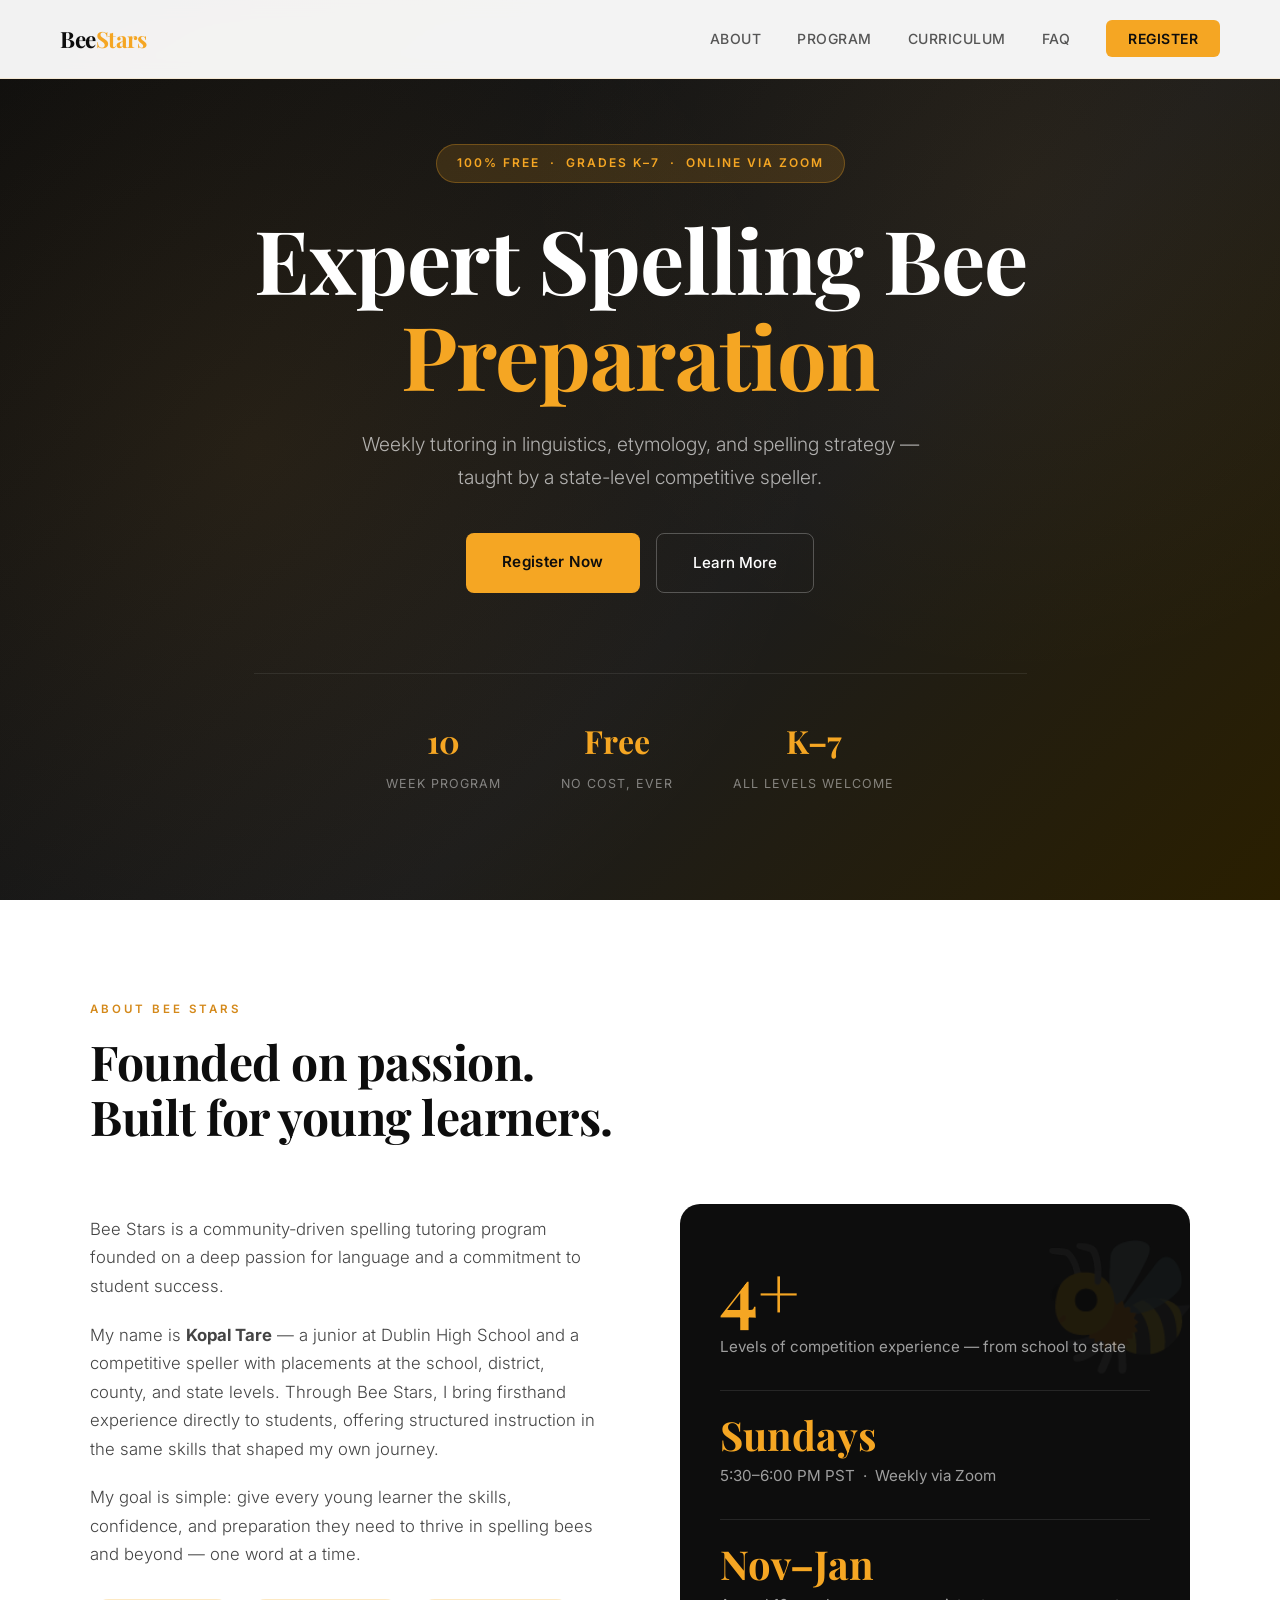
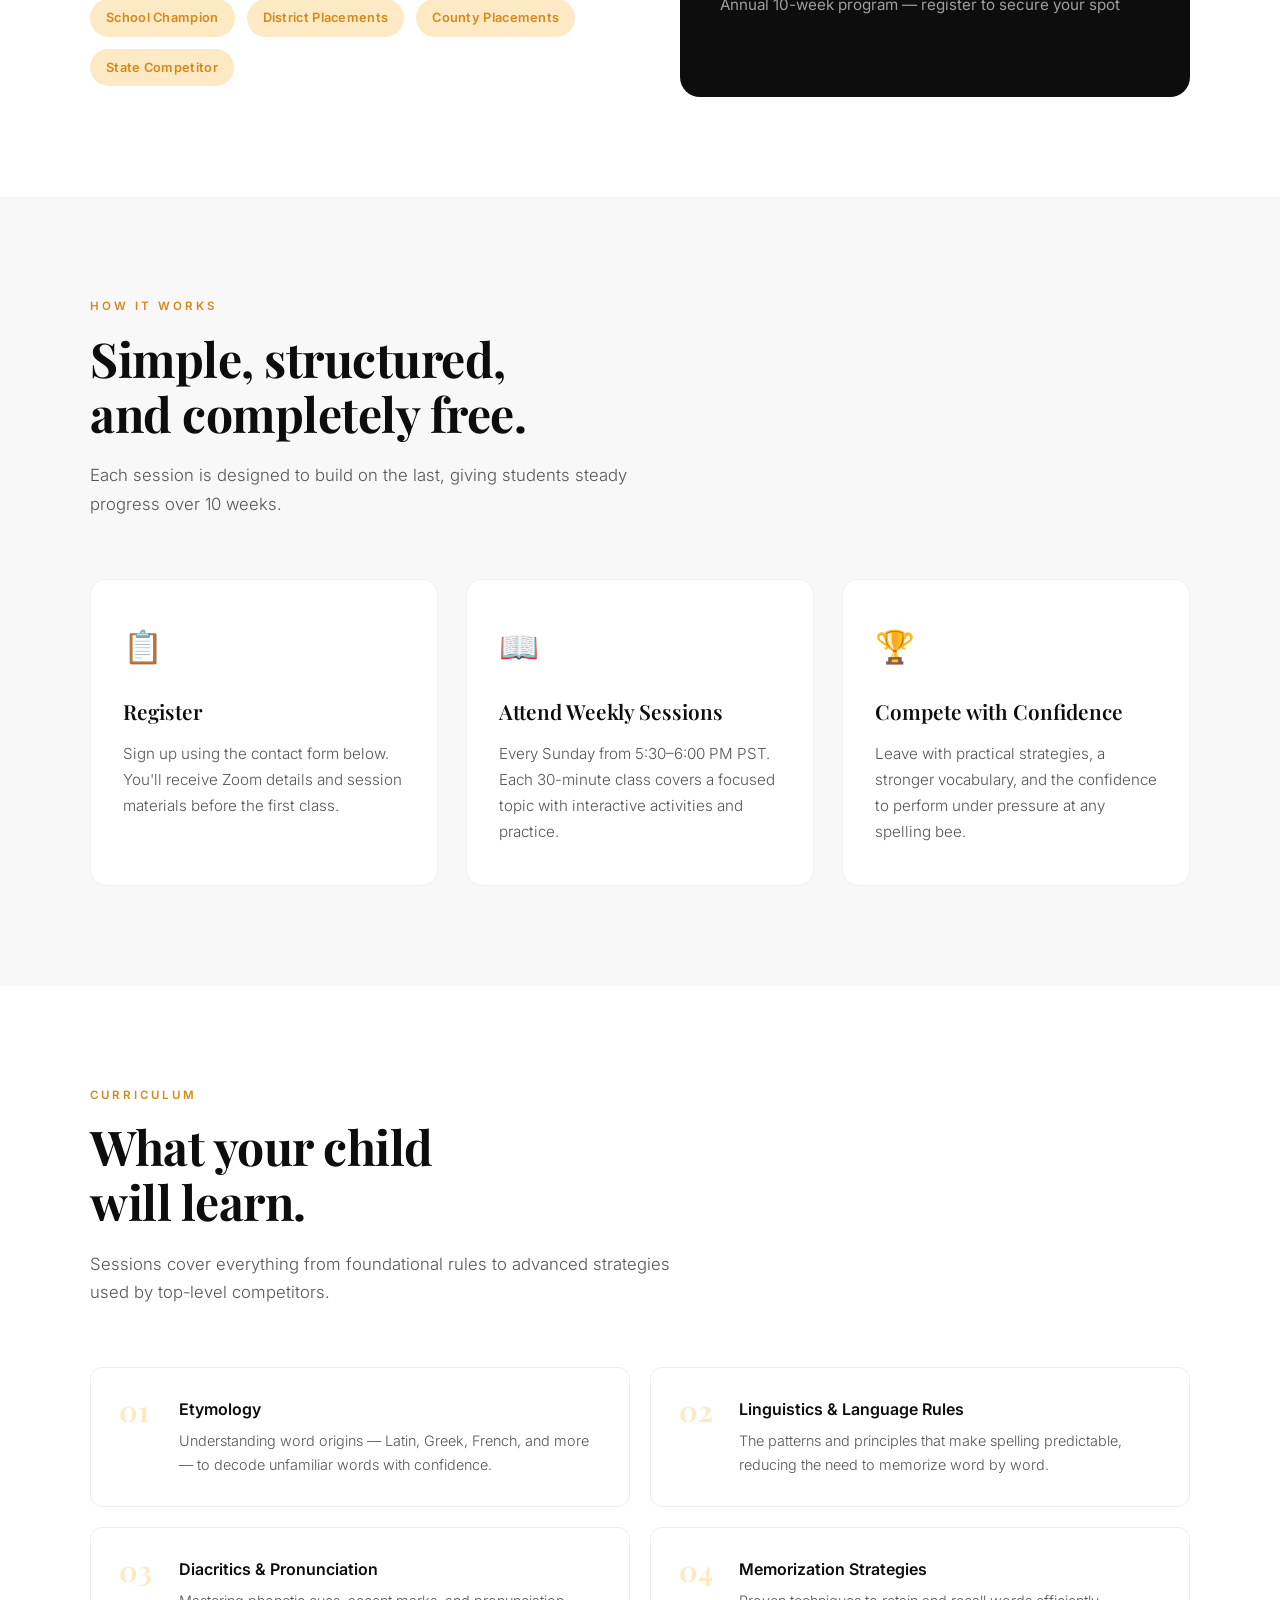
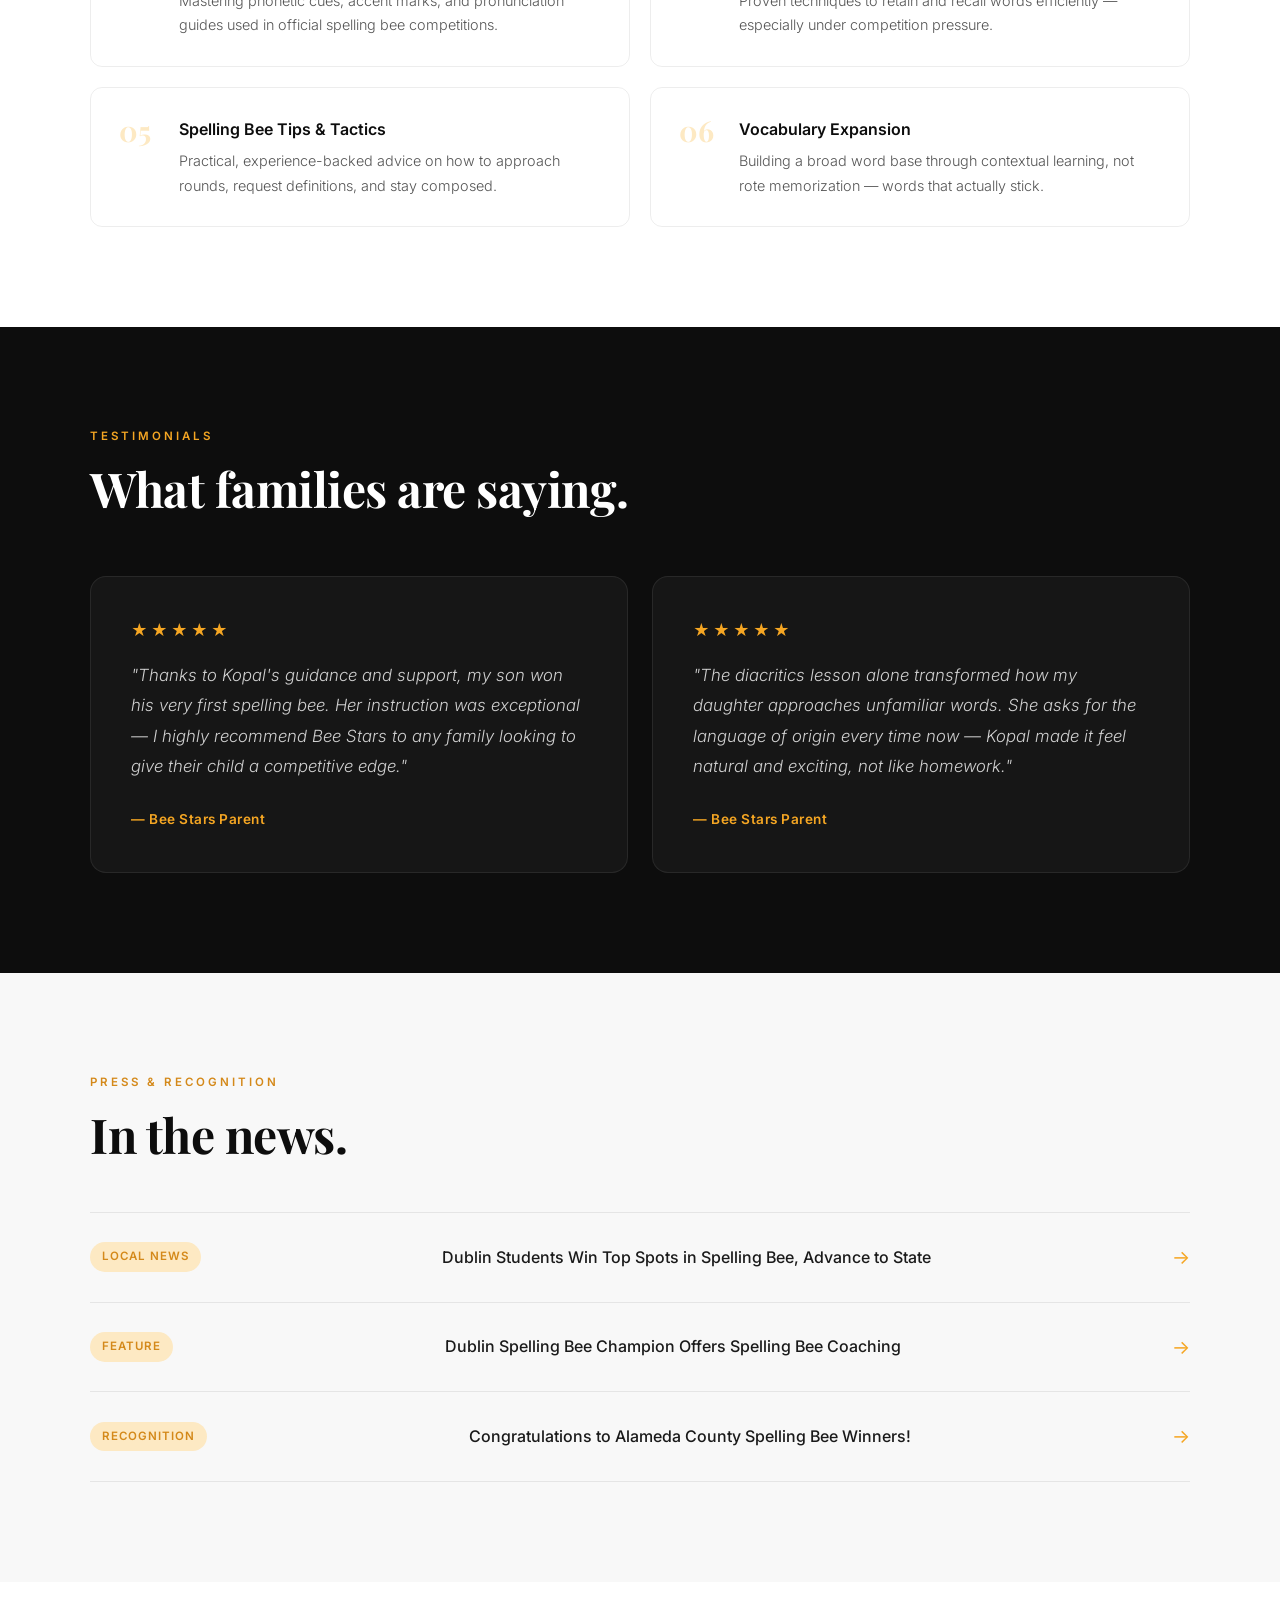
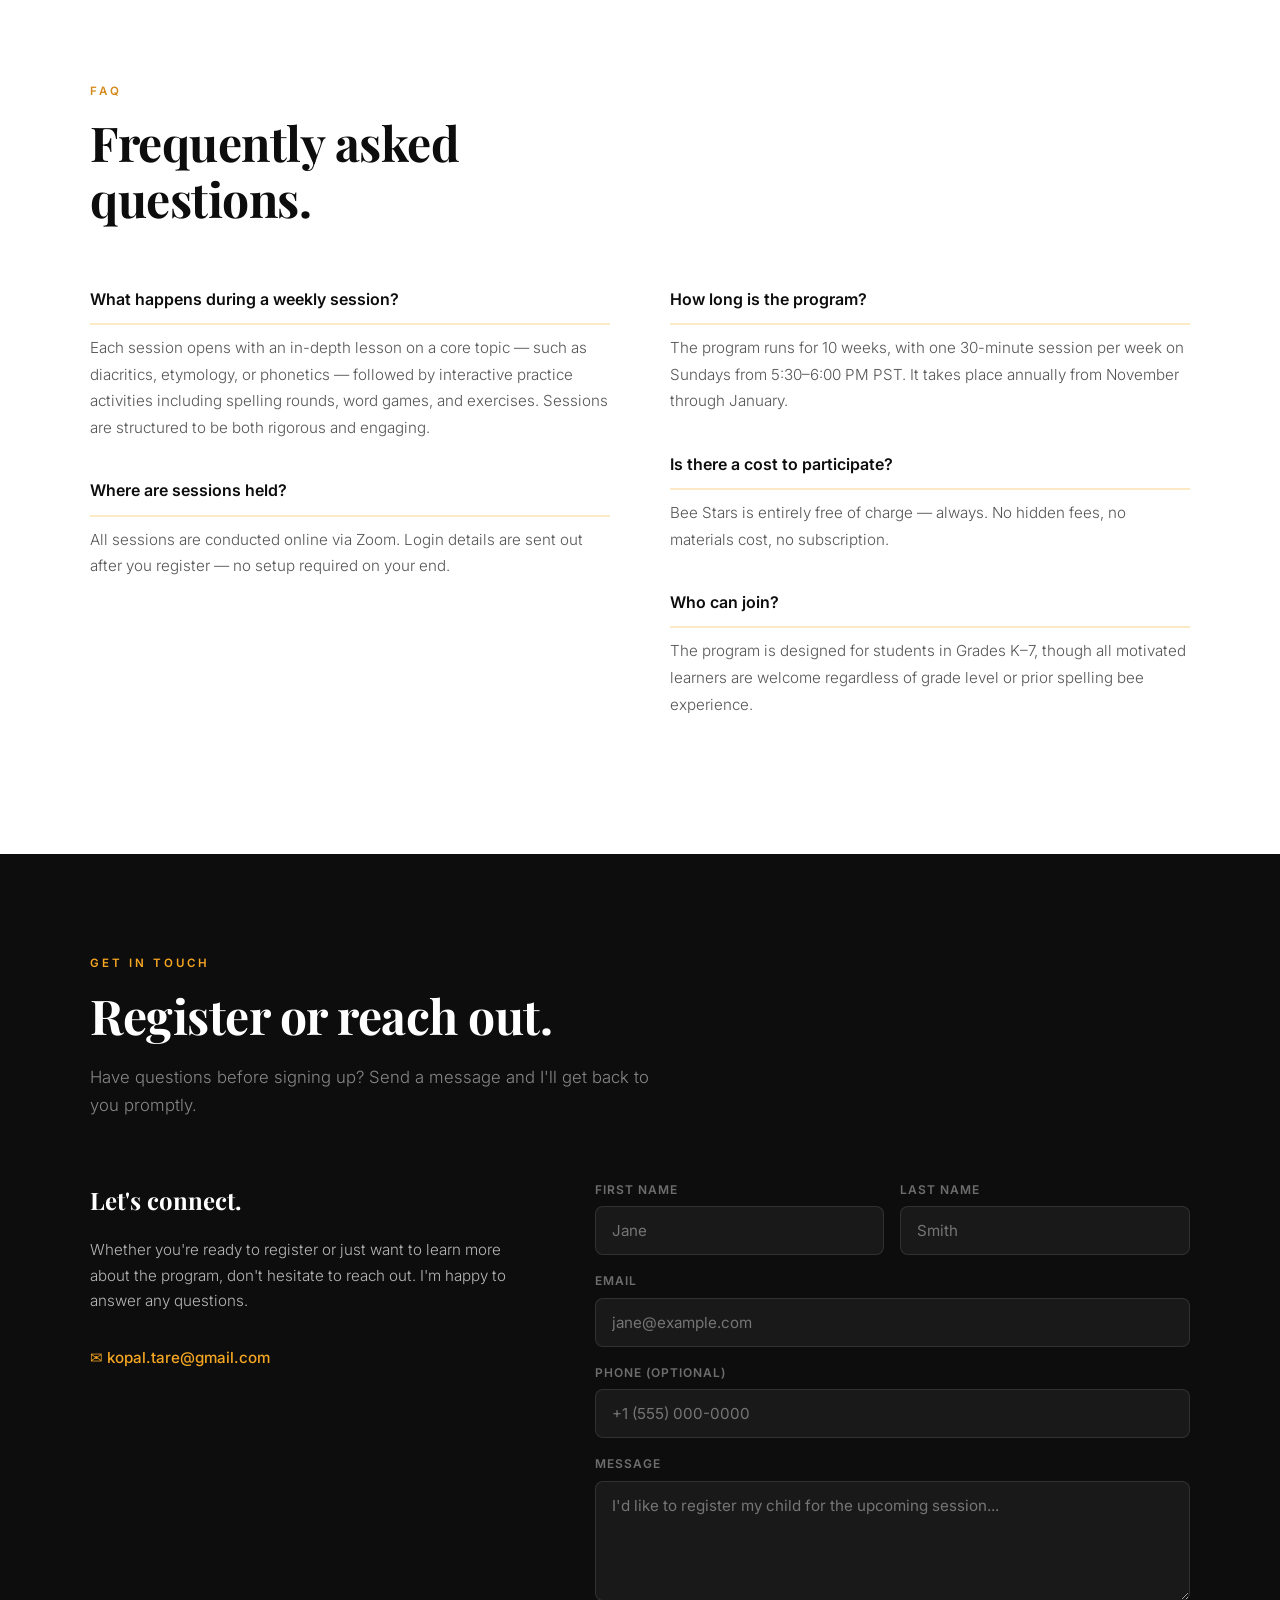
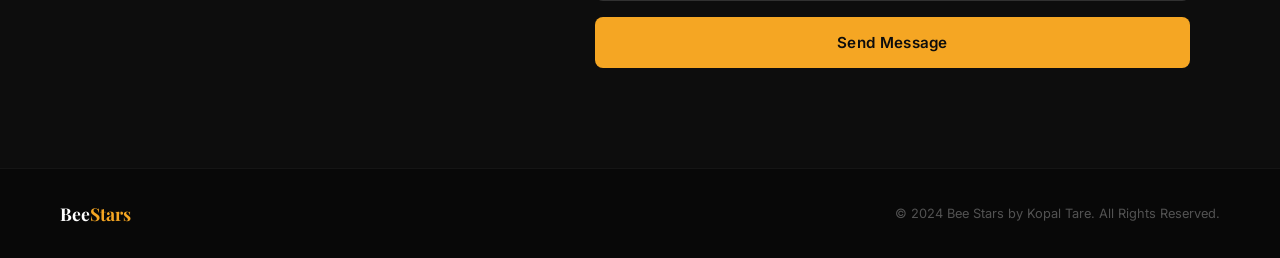
==== index.html @ bcf12f49 "Deploy Bee Stars site" ====
<!DOCTYPE html>
<html lang="en">
<head>
  <meta charset="UTF-8" />
  <meta name="viewport" content="width=device-width, initial-scale=1.0" />
  <title>Bee Stars Spelling Tutoring</title>
  <link rel="preconnect" href="https://fonts.googleapis.com" />
  <link rel="preconnect" href="https://fonts.gstatic.com" crossorigin />
  <link href="https://fonts.googleapis.com/css2?family=Playfair+Display:wght@600;700&family=Inter:wght@300;400;500;600&display=swap" rel="stylesheet" />
  <style>
    *, *::before, *::after { box-sizing: border-box; margin: 0; padding: 0; }

    :root {
      --gold: #F5A623;
      --gold-dark: #D4891A;
      --gold-light: #FDE9C3;
      --black: #0D0D0D;
      --dark: #1A1A1A;
      --gray: #555;
      --light-gray: #F8F8F8;
      --white: #FFFFFF;
    }

    html { scroll-behavior: smooth; }

    body {
      font-family: 'Inter', sans-serif;
      color: var(--dark);
      background: var(--white);
      line-height: 1.7;
    }

    /* ── NAV ── */
    nav {
      position: fixed; top: 0; left: 0; right: 0; z-index: 100;
      display: flex; align-items: center; justify-content: space-between;
      padding: 20px 60px;
      background: rgba(255,255,255,0.95);
      backdrop-filter: blur(10px);
      border-bottom: 1px solid rgba(245,166,35,0.15);
    }
    .nav-logo {
      font-family: 'Playfair Display', serif;
      font-size: 1.4rem;
      font-weight: 700;
      color: var(--black);
      text-decoration: none;
      letter-spacing: -0.5px;
    }
    .nav-logo span { color: var(--gold); }
    .nav-links { display: flex; gap: 36px; list-style: none; }
    .nav-links a {
      text-decoration: none;
      color: var(--gray);
      font-size: 0.875rem;
      font-weight: 500;
      letter-spacing: 0.5px;
      text-transform: uppercase;
      transition: color 0.2s;
    }
    .nav-links a:hover { color: var(--gold-dark); }
    .nav-cta {
      background: var(--gold);
      color: var(--black) !important;
      padding: 10px 22px;
      border-radius: 6px;
      font-weight: 600 !important;
      transition: background 0.2s !important;
    }
    .nav-cta:hover { background: var(--gold-dark) !important; color: var(--white) !important; }

    /* ── HERO ── */
    #hero {
      min-height: 100vh;
      display: flex; align-items: center; justify-content: center;
      background: linear-gradient(135deg, #0D0D0D 0%, #1c1c1c 60%, #2a1f00 100%);
      text-align: center;
      padding: 120px 40px 80px;
      position: relative;
      overflow: hidden;
    }
    #hero::before {
      content: '';
      position: absolute; inset: 0;
      background-image: radial-gradient(circle at 20% 50%, rgba(245,166,35,0.08) 0%, transparent 50%),
                        radial-gradient(circle at 80% 20%, rgba(245,166,35,0.06) 0%, transparent 40%);
    }
    .hero-badge {
      display: inline-block;
      background: rgba(245,166,35,0.15);
      color: var(--gold);
      font-size: 0.75rem;
      font-weight: 600;
      letter-spacing: 2px;
      text-transform: uppercase;
      padding: 8px 20px;
      border-radius: 100px;
      border: 1px solid rgba(245,166,35,0.3);
      margin-bottom: 28px;
    }
    .hero-content { position: relative; z-index: 1; max-width: 780px; }
    .hero-content h1 {
      font-family: 'Playfair Display', serif;
      font-size: clamp(3rem, 7vw, 5.5rem);
      font-weight: 700;
      color: var(--white);
      line-height: 1.1;
      margin-bottom: 24px;
      letter-spacing: -1px;
    }
    .hero-content h1 span { color: var(--gold); }
    .hero-content p {
      font-size: 1.2rem;
      color: rgba(255,255,255,0.65);
      max-width: 560px;
      margin: 0 auto 40px;
      font-weight: 300;
    }
    .hero-buttons { display: flex; gap: 16px; justify-content: center; flex-wrap: wrap; }
    .btn-primary {
      background: var(--gold);
      color: var(--black);
      padding: 16px 36px;
      border-radius: 8px;
      font-weight: 600;
      font-size: 0.95rem;
      text-decoration: none;
      letter-spacing: 0.3px;
      transition: background 0.2s, transform 0.15s;
      display: inline-block;
    }
    .btn-primary:hover { background: var(--gold-dark); color: var(--white); transform: translateY(-1px); }
    .btn-outline {
      background: transparent;
      color: var(--white);
      padding: 16px 36px;
      border-radius: 8px;
      font-weight: 500;
      font-size: 0.95rem;
      text-decoration: none;
      border: 1px solid rgba(255,255,255,0.25);
      transition: border-color 0.2s, transform 0.15s;
      display: inline-block;
    }
    .btn-outline:hover { border-color: var(--gold); color: var(--gold); transform: translateY(-1px); }
    .hero-stats {
      display: flex; justify-content: center; gap: 60px;
      margin-top: 80px;
      padding-top: 40px;
      border-top: 1px solid rgba(255,255,255,0.08);
    }
    .hero-stat { text-align: center; }
    .hero-stat .num {
      font-family: 'Playfair Display', serif;
      font-size: 2rem;
      font-weight: 700;
      color: var(--gold);
      display: block;
    }
    .hero-stat .label {
      font-size: 0.78rem;
      color: rgba(255,255,255,0.45);
      text-transform: uppercase;
      letter-spacing: 1px;
    }

    /* ── SECTIONS ── */
    section { padding: 100px 40px; }
    .section-inner { max-width: 1100px; margin: 0 auto; }
    .section-label {
      font-size: 0.72rem;
      font-weight: 600;
      letter-spacing: 3px;
      text-transform: uppercase;
      color: var(--gold-dark);
      margin-bottom: 14px;
      display: block;
    }
    .section-title {
      font-family: 'Playfair Display', serif;
      font-size: clamp(2rem, 4vw, 3rem);
      font-weight: 700;
      color: var(--black);
      line-height: 1.15;
      margin-bottom: 20px;
      letter-spacing: -0.5px;
    }
    .section-sub {
      font-size: 1.05rem;
      color: var(--gray);
      max-width: 580px;
      font-weight: 300;
    }

    /* ── ABOUT ── */
    #about { background: var(--white); }
    .about-grid {
      display: grid;
      grid-template-columns: 1fr 1fr;
      gap: 80px;
      align-items: center;
      margin-top: 60px;
    }
    .about-text p {
      font-size: 1.05rem;
      color: #444;
      margin-bottom: 20px;
      font-weight: 300;
    }
    .about-creds {
      display: flex;
      flex-wrap: wrap;
      gap: 12px;
      margin-top: 30px;
    }
    .cred-tag {
      background: var(--gold-light);
      color: var(--gold-dark);
      font-size: 0.8rem;
      font-weight: 600;
      padding: 8px 16px;
      border-radius: 100px;
      letter-spacing: 0.3px;
    }
    .about-card {
      background: var(--black);
      border-radius: 20px;
      padding: 50px 40px;
      color: var(--white);
      position: relative;
      overflow: hidden;
    }
    .about-card::before {
      content: '🐝';
      font-size: 8rem;
      position: absolute;
      right: -10px; top: -10px;
      opacity: 0.08;
    }
    .about-card .big-num {
      font-family: 'Playfair Display', serif;
      font-size: 4.5rem;
      font-weight: 700;
      color: var(--gold);
      line-height: 1;
      margin-bottom: 8px;
    }
    .about-card p {
      font-size: 0.95rem;
      color: rgba(255,255,255,0.6);
      margin-bottom: 30px;
    }
    .about-card hr {
      border: none;
      border-top: 1px solid rgba(255,255,255,0.1);
      margin: 24px 0;
    }

    /* ── HOW IT WORKS ── */
    #how { background: var(--light-gray); }
    .how-grid {
      display: grid;
      grid-template-columns: repeat(3, 1fr);
      gap: 28px;
      margin-top: 60px;
    }
    .how-card {
      background: var(--white);
      border-radius: 16px;
      padding: 40px 32px;
      border: 1px solid rgba(0,0,0,0.06);
      transition: transform 0.2s, box-shadow 0.2s;
    }
    .how-card:hover { transform: translateY(-4px); box-shadow: 0 20px 60px rgba(0,0,0,0.08); }
    .how-icon {
      font-size: 2rem;
      margin-bottom: 20px;
      display: block;
    }
    .how-card h3 {
      font-family: 'Playfair Display', serif;
      font-size: 1.3rem;
      font-weight: 600;
      margin-bottom: 12px;
      color: var(--black);
    }
    .how-card p { font-size: 0.95rem; color: var(--gray); font-weight: 300; }

    /* ── CURRICULUM ── */
    #curriculum { background: var(--white); }
    .curr-grid {
      display: grid;
      grid-template-columns: repeat(2, 1fr);
      gap: 20px;
      margin-top: 60px;
    }
    .curr-item {
      display: flex;
      gap: 20px;
      align-items: flex-start;
      padding: 28px;
      border-radius: 12px;
      border: 1px solid rgba(0,0,0,0.07);
      transition: border-color 0.2s;
    }
    .curr-item:hover { border-color: var(--gold); }
    .curr-num {
      font-family: 'Playfair Display', serif;
      font-size: 1.8rem;
      font-weight: 700;
      color: var(--gold-light);
      line-height: 1;
      flex-shrink: 0;
      min-width: 40px;
    }
    .curr-text h4 { font-size: 1rem; font-weight: 600; margin-bottom: 6px; color: var(--black); }
    .curr-text p { font-size: 0.9rem; color: var(--gray); font-weight: 300; }

    /* ── TESTIMONIALS ── */
    #testimonials { background: var(--black); }
    #testimonials .section-title { color: var(--white); }
    #testimonials .section-label { color: var(--gold); }
    .testimonial-grid {
      display: grid;
      grid-template-columns: repeat(2, 1fr);
      gap: 24px;
      margin-top: 60px;
    }
    .testimonial-card {
      background: rgba(255,255,255,0.04);
      border: 1px solid rgba(255,255,255,0.08);
      border-radius: 16px;
      padding: 40px;
    }
    .testimonial-card blockquote {
      font-size: 1.05rem;
      color: rgba(255,255,255,0.8);
      font-weight: 300;
      font-style: italic;
      margin-bottom: 24px;
      line-height: 1.8;
    }
    .testimonial-author {
      font-size: 0.85rem;
      color: var(--gold);
      font-weight: 600;
      letter-spacing: 0.5px;
    }
    .stars { color: var(--gold); font-size: 1rem; margin-bottom: 16px; letter-spacing: 3px; }

    /* ── NEWS ── */
    #news { background: var(--light-gray); }
    .news-list { margin-top: 50px; display: flex; flex-direction: column; gap: 0; }
    .news-item {
      display: flex;
      justify-content: space-between;
      align-items: center;
      padding: 28px 0;
      border-bottom: 1px solid rgba(0,0,0,0.08);
      gap: 20px;
    }
    .news-item:first-child { border-top: 1px solid rgba(0,0,0,0.08); }
    .news-tag {
      background: var(--gold-light);
      color: var(--gold-dark);
      font-size: 0.72rem;
      font-weight: 600;
      letter-spacing: 1px;
      text-transform: uppercase;
      padding: 5px 12px;
      border-radius: 100px;
      flex-shrink: 0;
    }
    .news-title { font-size: 1rem; font-weight: 500; color: var(--dark); }
    .news-arrow { color: var(--gold); font-size: 1.2rem; flex-shrink: 0; }

    /* ── FAQ ── */
    #faq { background: var(--white); }
    .faq-grid {
      display: grid;
      grid-template-columns: 1fr 1fr;
      gap: 60px;
      margin-top: 60px;
    }
    .faq-item { margin-bottom: 36px; }
    .faq-item h4 {
      font-size: 1rem;
      font-weight: 600;
      color: var(--black);
      margin-bottom: 10px;
      padding-bottom: 10px;
      border-bottom: 2px solid var(--gold-light);
    }
    .faq-item p { font-size: 0.95rem; color: var(--gray); font-weight: 300; line-height: 1.75; }

    /* ── CONTACT ── */
    #contact { background: var(--black); padding: 100px 40px; }
    #contact .section-title { color: var(--white); }
    #contact .section-label { color: var(--gold); }
    #contact .section-sub { color: rgba(255,255,255,0.5); }
    .contact-wrapper {
      display: grid;
      grid-template-columns: 1fr 1.4fr;
      gap: 80px;
      margin-top: 60px;
      align-items: start;
    }
    .contact-info { color: rgba(255,255,255,0.7); }
    .contact-info h4 {
      font-family: 'Playfair Display', serif;
      font-size: 1.5rem;
      color: var(--white);
      margin-bottom: 16px;
    }
    .contact-info p { font-size: 0.95rem; font-weight: 300; margin-bottom: 30px; }
    .contact-email {
      display: inline-flex;
      align-items: center;
      gap: 10px;
      color: var(--gold);
      font-weight: 500;
      font-size: 0.95rem;
      text-decoration: none;
    }
    .contact-form {
      display: grid;
      grid-template-columns: 1fr 1fr;
      gap: 16px;
    }
    .form-group { display: flex; flex-direction: column; gap: 6px; }
    .form-group.full { grid-column: 1 / -1; }
    .form-group label {
      font-size: 0.75rem;
      font-weight: 600;
      letter-spacing: 1px;
      text-transform: uppercase;
      color: rgba(255,255,255,0.4);
    }
    .form-group input,
    .form-group textarea {
      background: rgba(255,255,255,0.05);
      border: 1px solid rgba(255,255,255,0.1);
      border-radius: 8px;
      padding: 14px 16px;
      color: var(--white);
      font-size: 0.95rem;
      font-family: 'Inter', sans-serif;
      transition: border-color 0.2s;
      outline: none;
    }
    .form-group input:focus,
    .form-group textarea:focus { border-color: var(--gold); }
    .form-group textarea { resize: vertical; min-height: 120px; }
    .form-submit {
      grid-column: 1 / -1;
      background: var(--gold);
      color: var(--black);
      border: none;
      padding: 16px 32px;
      border-radius: 8px;
      font-size: 0.95rem;
      font-weight: 600;
      cursor: pointer;
      font-family: 'Inter', sans-serif;
      transition: background 0.2s, transform 0.15s;
      letter-spacing: 0.3px;
    }
    .form-submit:hover { background: var(--gold-dark); color: var(--white); transform: translateY(-1px); }

    /* ── FOOTER ── */
    footer {
      background: #080808;
      padding: 30px 60px;
      display: flex;
      justify-content: space-between;
      align-items: center;
      border-top: 1px solid rgba(255,255,255,0.05);
    }
    footer .footer-logo {
      font-family: 'Playfair Display', serif;
      font-size: 1.1rem;
      color: var(--white);
      font-weight: 700;
    }
    footer .footer-logo span { color: var(--gold); }
    footer p { font-size: 0.8rem; color: rgba(255,255,255,0.3); }

    /* ── RESPONSIVE ── */
    @media (max-width: 900px) {
      nav { padding: 16px 24px; }
      .nav-links { display: none; }
      .about-grid, .faq-grid, .contact-wrapper, .testimonial-grid { grid-template-columns: 1fr; gap: 40px; }
      .how-grid { grid-template-columns: 1fr; }
      .curr-grid { grid-template-columns: 1fr; }
      section { padding: 70px 24px; }
      .hero-stats { gap: 30px; }
      footer { flex-direction: column; gap: 12px; text-align: center; }
    }
  </style>
</head>
<body>

<!-- NAV -->
<nav>
  <a href="#" class="nav-logo">Bee<span>Stars</span></a>
  <ul class="nav-links">
    <li><a href="#about">About</a></li>
    <li><a href="#how">Program</a></li>
    <li><a href="#curriculum">Curriculum</a></li>
    <li><a href="#faq">FAQ</a></li>
    <li><a href="#contact" class="nav-cta">Register</a></li>
  </ul>
</nav>

<!-- HERO -->
<section id="hero">
  <div class="hero-content">
    <div class="hero-badge">100% Free &nbsp;·&nbsp; Grades K–7 &nbsp;·&nbsp; Online via Zoom</div>
    <h1>Expert Spelling Bee<br /><span>Preparation</span></h1>
    <p>Weekly tutoring in linguistics, etymology, and spelling strategy — taught by a state-level competitive speller.</p>
    <div class="hero-buttons">
      <a href="#contact" class="btn-primary">Register Now</a>
      <a href="#about" class="btn-outline">Learn More</a>
    </div>
    <div class="hero-stats">
      <div class="hero-stat">
        <span class="num">10</span>
        <span class="label">Week Program</span>
      </div>
      <div class="hero-stat">
        <span class="num">Free</span>
        <span class="label">No Cost, Ever</span>
      </div>
      <div class="hero-stat">
        <span class="num">K–7</span>
        <span class="label">All Levels Welcome</span>
      </div>
    </div>
  </div>
</section>

<!-- ABOUT -->
<section id="about">
  <div class="section-inner">
    <span class="section-label">About Bee Stars</span>
    <h2 class="section-title">Founded on passion.<br />Built for young learners.</h2>
    <div class="about-grid">
      <div class="about-text">
        <p>Bee Stars is a community-driven spelling tutoring program founded on a deep passion for language and a commitment to student success.</p>
        <p>My name is <strong>Kopal Tare</strong> — a junior at Dublin High School and a competitive speller with placements at the school, district, county, and state levels. Through Bee Stars, I bring firsthand experience directly to students, offering structured instruction in the same skills that shaped my own journey.</p>
        <p>My goal is simple: give every young learner the skills, confidence, and preparation they need to thrive in spelling bees and beyond — one word at a time.</p>
        <div class="about-creds">
          <span class="cred-tag">School Champion</span>
          <span class="cred-tag">District Placements</span>
          <span class="cred-tag">County Placements</span>
          <span class="cred-tag">State Competitor</span>
        </div>
      </div>
      <div class="about-card">
        <div class="big-num">4+</div>
        <p>Levels of competition experience — from school to state</p>
        <hr />
        <div class="big-num" style="font-size:2.5rem; margin-bottom:8px;">Sundays</div>
        <p>5:30–6:00 PM PST &nbsp;·&nbsp; Weekly via Zoom</p>
        <hr />
        <div class="big-num" style="font-size:2.5rem; margin-bottom:8px;">Nov–Jan</div>
        <p>Annual 10-week program — register to secure your spot</p>
      </div>
    </div>
  </div>
</section>

<!-- HOW IT WORKS -->
<section id="how">
  <div class="section-inner">
    <span class="section-label">How It Works</span>
    <h2 class="section-title">Simple, structured,<br />and completely free.</h2>
    <p class="section-sub">Each session is designed to build on the last, giving students steady progress over 10 weeks.</p>
    <div class="how-grid">
      <div class="how-card">
        <span class="how-icon">📋</span>
        <h3>Register</h3>
        <p>Sign up using the contact form below. You'll receive Zoom details and session materials before the first class.</p>
      </div>
      <div class="how-card">
        <span class="how-icon">📖</span>
        <h3>Attend Weekly Sessions</h3>
        <p>Every Sunday from 5:30–6:00 PM PST. Each 30-minute class covers a focused topic with interactive activities and practice.</p>
      </div>
      <div class="how-card">
        <span class="how-icon">🏆</span>
        <h3>Compete with Confidence</h3>
        <p>Leave with practical strategies, a stronger vocabulary, and the confidence to perform under pressure at any spelling bee.</p>
      </div>
    </div>
  </div>
</section>

<!-- CURRICULUM -->
<section id="curriculum">
  <div class="section-inner">
    <span class="section-label">Curriculum</span>
    <h2 class="section-title">What your child<br />will learn.</h2>
    <p class="section-sub">Sessions cover everything from foundational rules to advanced strategies used by top-level competitors.</p>
    <div class="curr-grid">
      <div class="curr-item">
        <div class="curr-num">01</div>
        <div class="curr-text">
          <h4>Etymology</h4>
          <p>Understanding word origins — Latin, Greek, French, and more — to decode unfamiliar words with confidence.</p>
        </div>
      </div>
      <div class="curr-item">
        <div class="curr-num">02</div>
        <div class="curr-text">
          <h4>Linguistics & Language Rules</h4>
          <p>The patterns and principles that make spelling predictable, reducing the need to memorize word by word.</p>
        </div>
      </div>
      <div class="curr-item">
        <div class="curr-num">03</div>
        <div class="curr-text">
          <h4>Diacritics & Pronunciation</h4>
          <p>Mastering phonetic cues, accent marks, and pronunciation guides used in official spelling bee competitions.</p>
        </div>
      </div>
      <div class="curr-item">
        <div class="curr-num">04</div>
        <div class="curr-text">
          <h4>Memorization Strategies</h4>
          <p>Proven techniques to retain and recall words efficiently — especially under competition pressure.</p>
        </div>
      </div>
      <div class="curr-item">
        <div class="curr-num">05</div>
        <div class="curr-text">
          <h4>Spelling Bee Tips & Tactics</h4>
          <p>Practical, experience-backed advice on how to approach rounds, request definitions, and stay composed.</p>
        </div>
      </div>
      <div class="curr-item">
        <div class="curr-num">06</div>
        <div class="curr-text">
          <h4>Vocabulary Expansion</h4>
          <p>Building a broad word base through contextual learning, not rote memorization — words that actually stick.</p>
        </div>
      </div>
    </div>
  </div>
</section>

<!-- TESTIMONIALS -->
<section id="testimonials">
  <div class="section-inner">
    <span class="section-label">Testimonials</span>
    <h2 class="section-title">What families are saying.</h2>
    <div class="testimonial-grid">
      <div class="testimonial-card">
        <div class="stars">★★★★★</div>
        <blockquote>"Thanks to Kopal's guidance and support, my son won his very first spelling bee. Her instruction was exceptional — I highly recommend Bee Stars to any family looking to give their child a competitive edge."</blockquote>
        <span class="testimonial-author">— Bee Stars Parent</span>
      </div>
      <div class="testimonial-card">
        <div class="stars">★★★★★</div>
        <blockquote>"The diacritics lesson alone transformed how my daughter approaches unfamiliar words. She asks for the language of origin every time now — Kopal made it feel natural and exciting, not like homework."</blockquote>
        <span class="testimonial-author">— Bee Stars Parent</span>
      </div>
    </div>
  </div>
</section>

<!-- IN THE NEWS -->
<section id="news">
  <div class="section-inner">
    <span class="section-label">Press & Recognition</span>
    <h2 class="section-title">In the news.</h2>
    <div class="news-list">
      <div class="news-item">
        <span class="news-tag">Local News</span>
        <span class="news-title">Dublin Students Win Top Spots in Spelling Bee, Advance to State</span>
        <span class="news-arrow">→</span>
      </div>
      <div class="news-item">
        <span class="news-tag">Feature</span>
        <span class="news-title">Dublin Spelling Bee Champion Offers Spelling Bee Coaching</span>
        <span class="news-arrow">→</span>
      </div>
      <div class="news-item">
        <span class="news-tag">Recognition</span>
        <span class="news-title">Congratulations to Alameda County Spelling Bee Winners!</span>
        <span class="news-arrow">→</span>
      </div>
    </div>
  </div>
</section>

<!-- FAQ -->
<section id="faq">
  <div class="section-inner">
    <span class="section-label">FAQ</span>
    <h2 class="section-title">Frequently asked<br />questions.</h2>
    <div class="faq-grid">
      <div>
        <div class="faq-item">
          <h4>What happens during a weekly session?</h4>
          <p>Each session opens with an in-depth lesson on a core topic — such as diacritics, etymology, or phonetics — followed by interactive practice activities including spelling rounds, word games, and exercises. Sessions are structured to be both rigorous and engaging.</p>
        </div>
        <div class="faq-item">
          <h4>Where are sessions held?</h4>
          <p>All sessions are conducted online via Zoom. Login details are sent out after you register — no setup required on your end.</p>
        </div>
      </div>
      <div>
        <div class="faq-item">
          <h4>How long is the program?</h4>
          <p>The program runs for 10 weeks, with one 30-minute session per week on Sundays from 5:30–6:00 PM PST. It takes place annually from November through January.</p>
        </div>
        <div class="faq-item">
          <h4>Is there a cost to participate?</h4>
          <p>Bee Stars is entirely free of charge — always. No hidden fees, no materials cost, no subscription.</p>
        </div>
        <div class="faq-item">
          <h4>Who can join?</h4>
          <p>The program is designed for students in Grades K–7, though all motivated learners are welcome regardless of grade level or prior spelling bee experience.</p>
        </div>
      </div>
    </div>
  </div>
</section>

<!-- CONTACT -->
<section id="contact">
  <div class="section-inner">
    <span class="section-label">Get in Touch</span>
    <h2 class="section-title">Register or reach out.</h2>
    <p class="section-sub">Have questions before signing up? Send a message and I'll get back to you promptly.</p>
    <div class="contact-wrapper">
      <div class="contact-info">
        <h4>Let's connect.</h4>
        <p>Whether you're ready to register or just want to learn more about the program, don't hesitate to reach out. I'm happy to answer any questions.</p>
        <a href="mailto:kopal.tare@gmail.com" class="contact-email">
          ✉ kopal.tare@gmail.com
        </a>
      </div>
      <form class="contact-form" onsubmit="event.preventDefault(); alert('Thank you! Your message has been sent.');">
        <div class="form-group">
          <label>First Name</label>
          <input type="text" placeholder="Jane" required />
        </div>
        <div class="form-group">
          <label>Last Name</label>
          <input type="text" placeholder="Smith" required />
        </div>
        <div class="form-group full">
          <label>Email</label>
          <input type="email" placeholder="jane@example.com" required />
        </div>
        <div class="form-group full">
          <label>Phone (optional)</label>
          <input type="tel" placeholder="+1 (555) 000-0000" />
        </div>
        <div class="form-group full">
          <label>Message</label>
          <textarea placeholder="I'd like to register my child for the upcoming session..."></textarea>
        </div>
        <button type="submit" class="form-submit">Send Message</button>
      </form>
    </div>
  </div>
</section>

<!-- FOOTER -->
<footer>
  <span class="footer-logo">Bee<span>Stars</span></span>
  <p>© 2024 Bee Stars by Kopal Tare. All Rights Reserved.</p>
</footer>

</body>
</html>
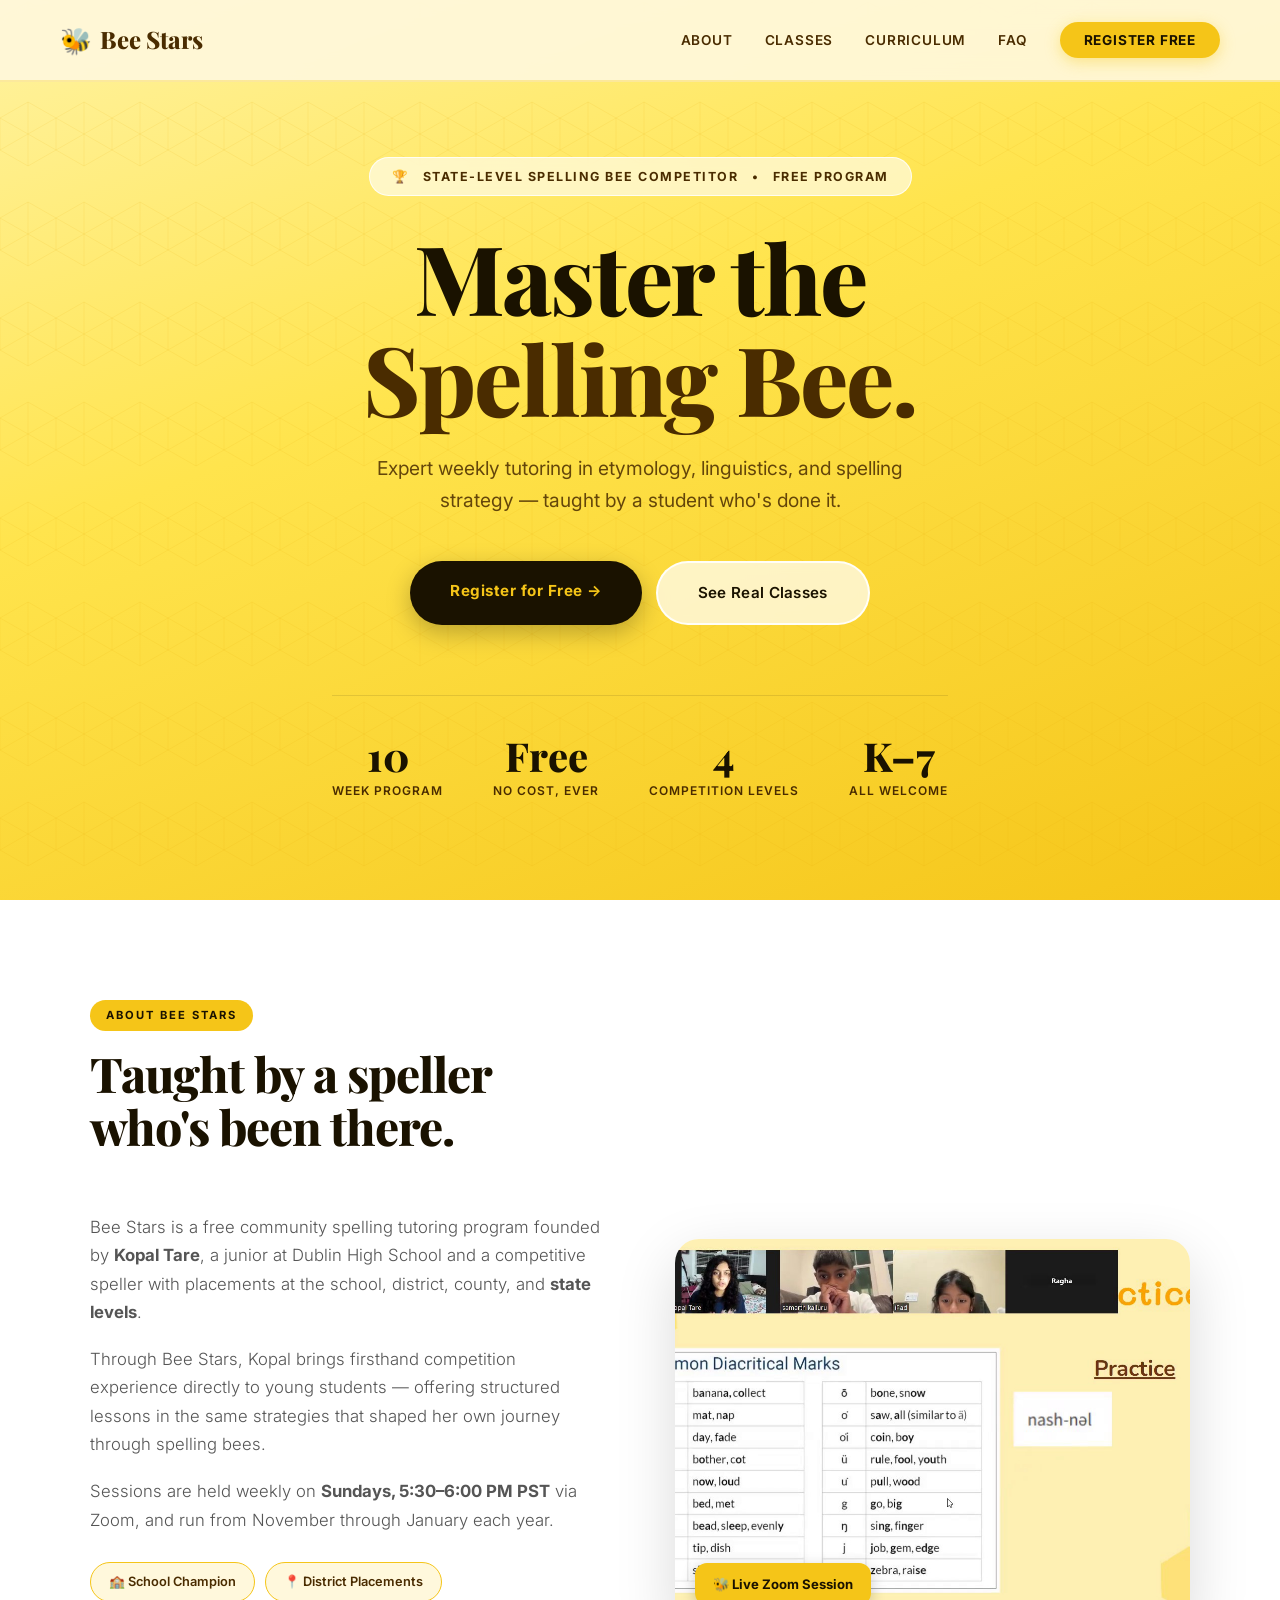
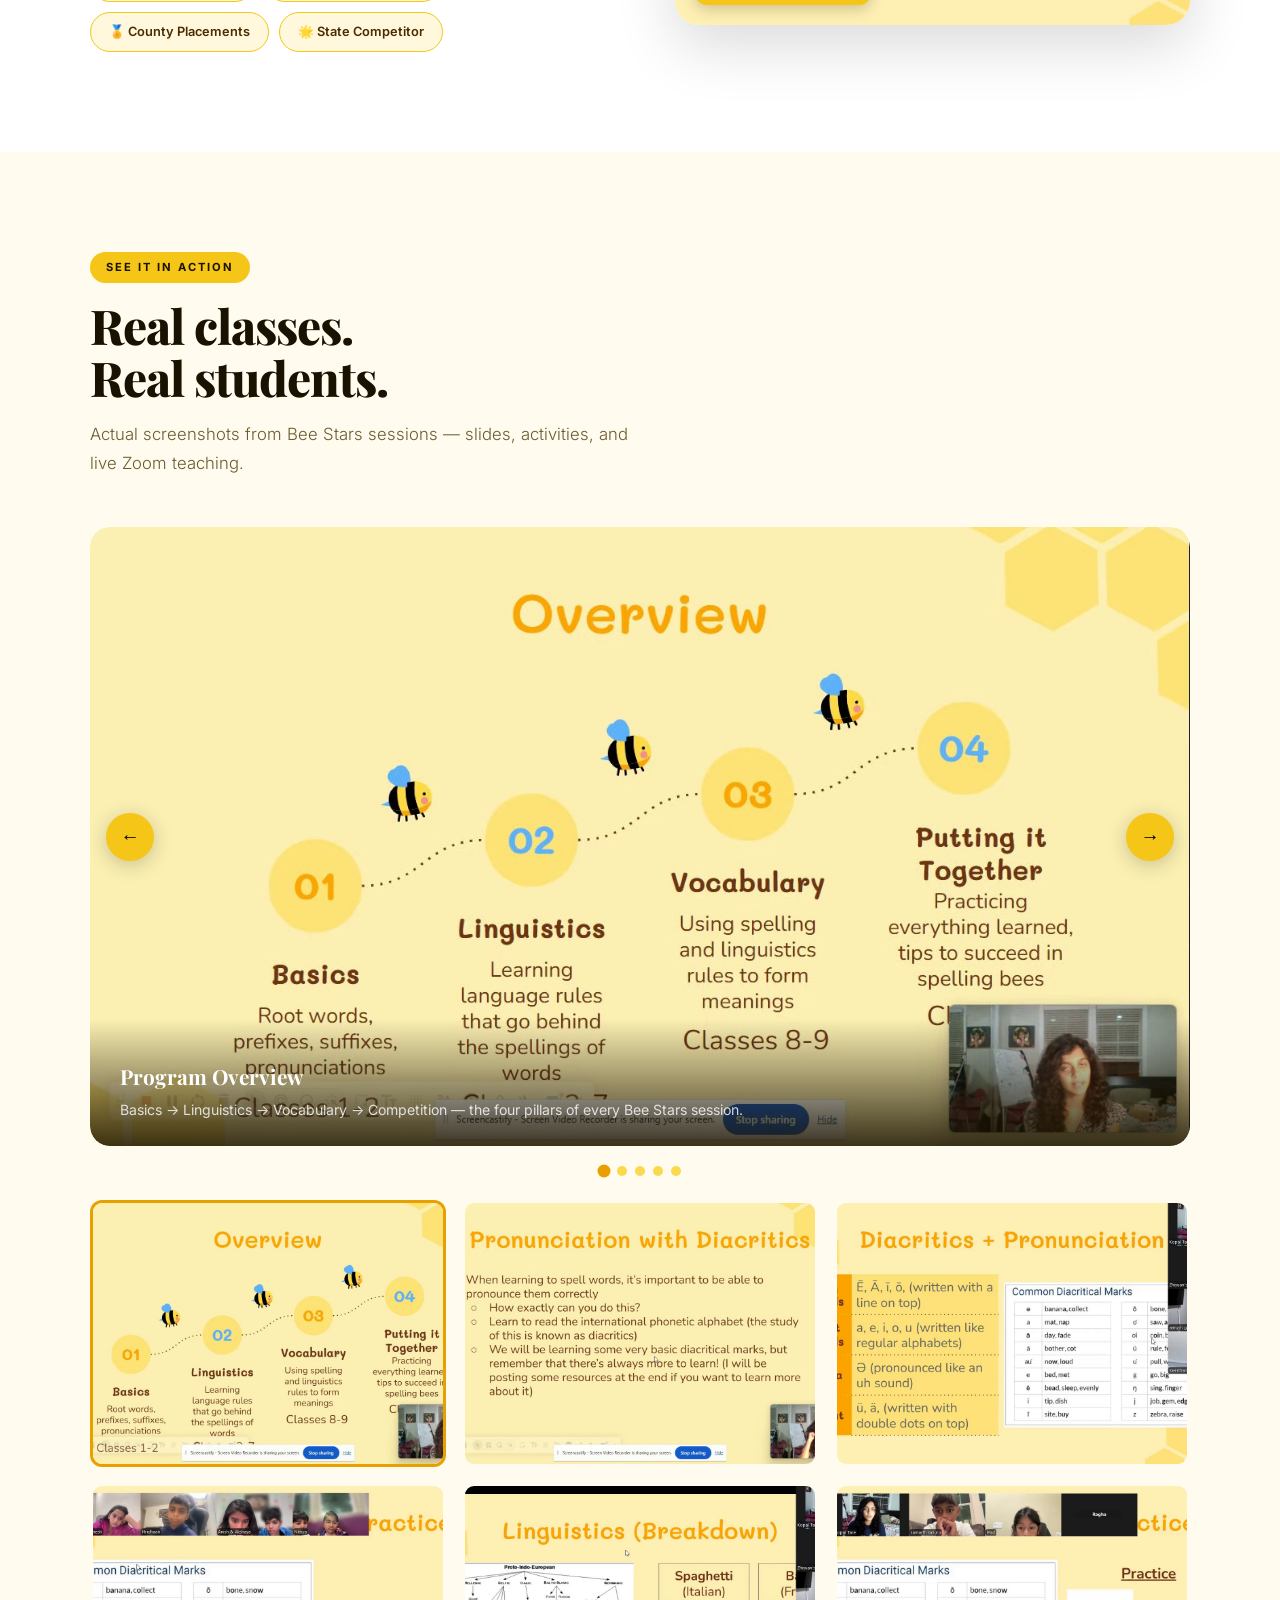
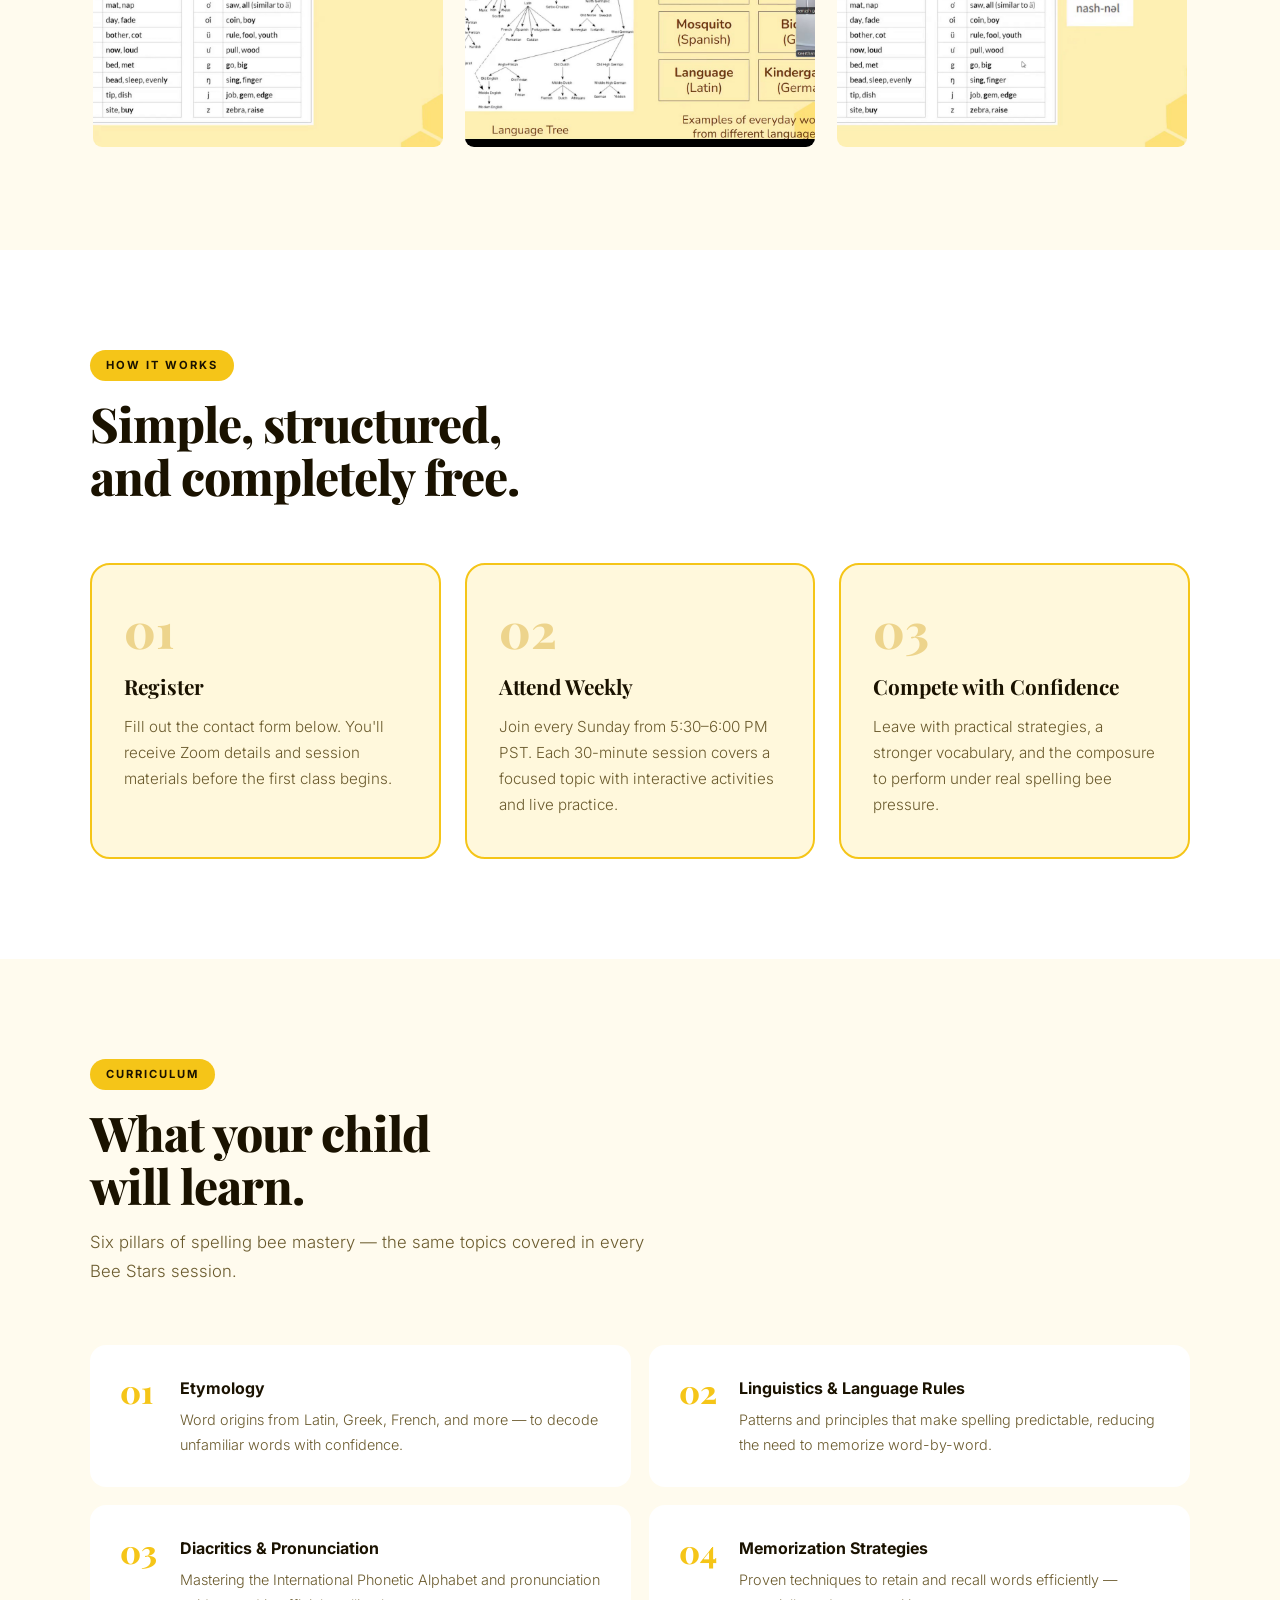
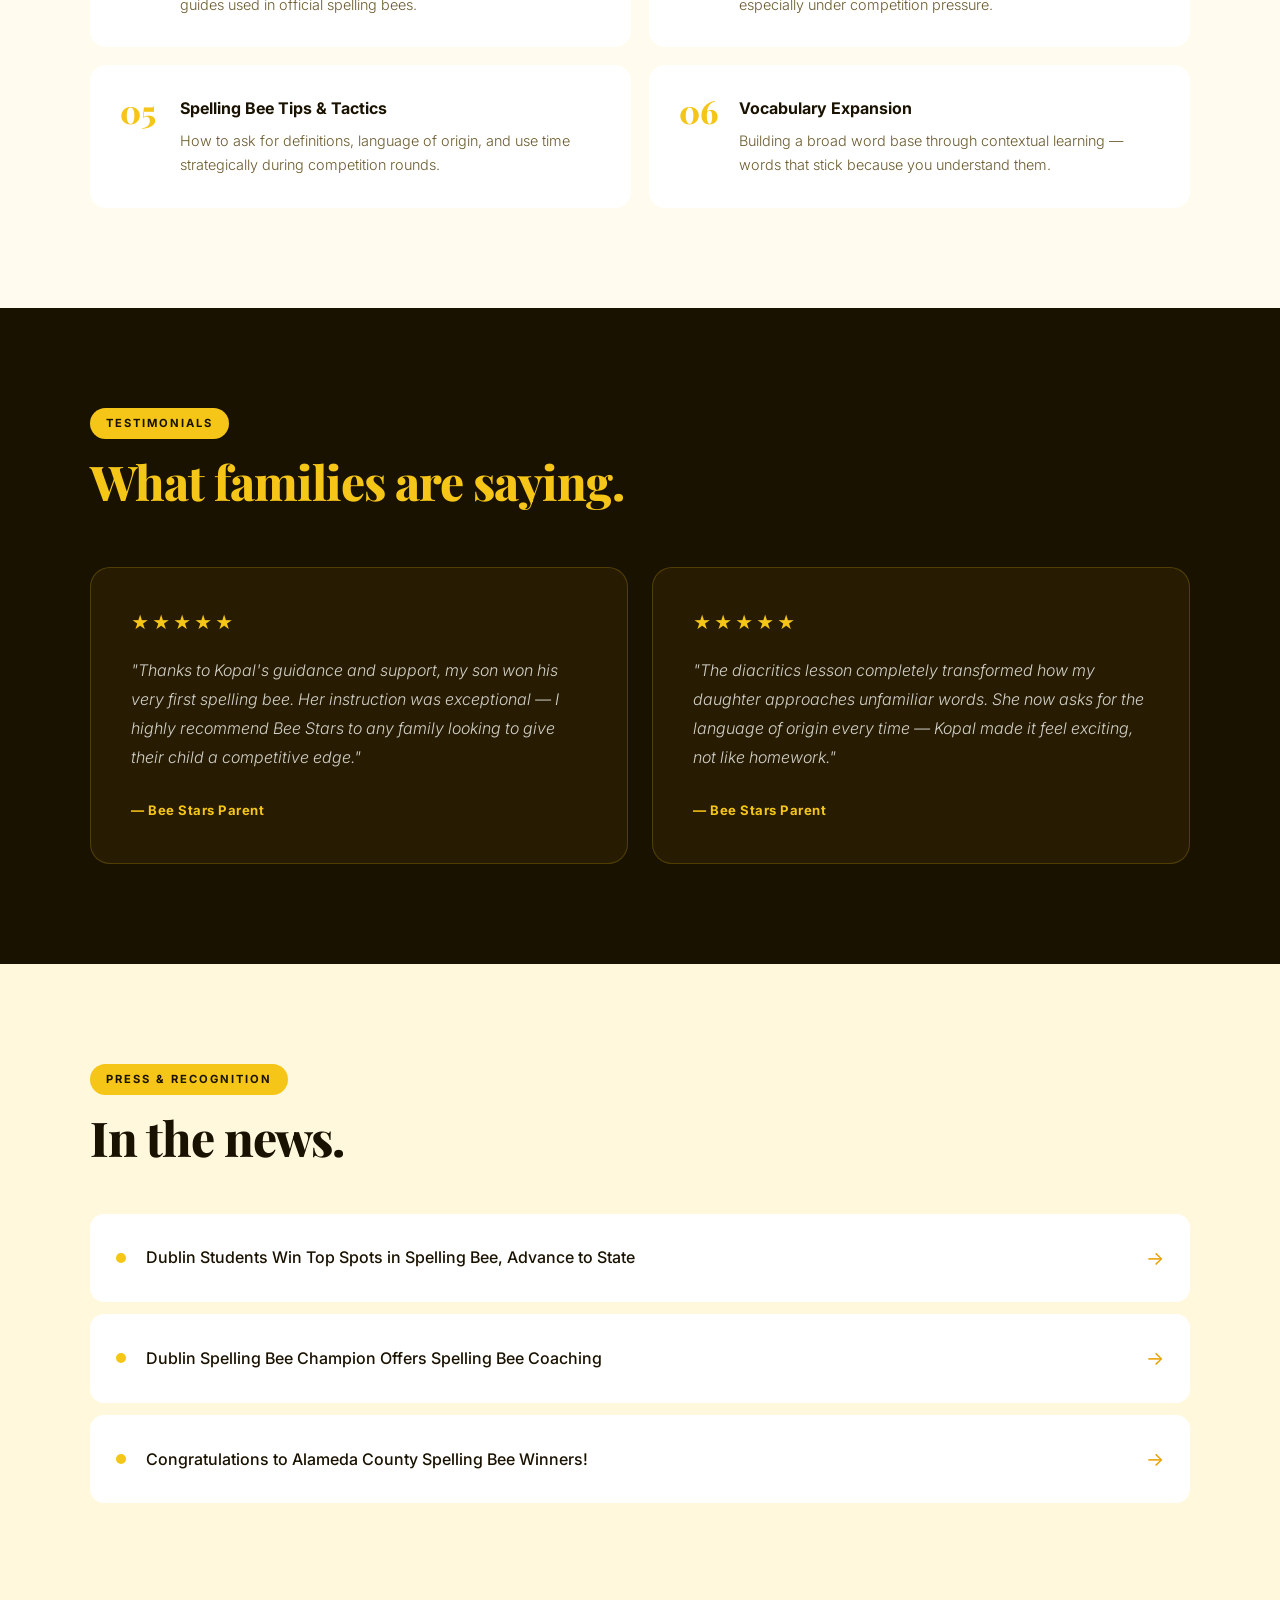
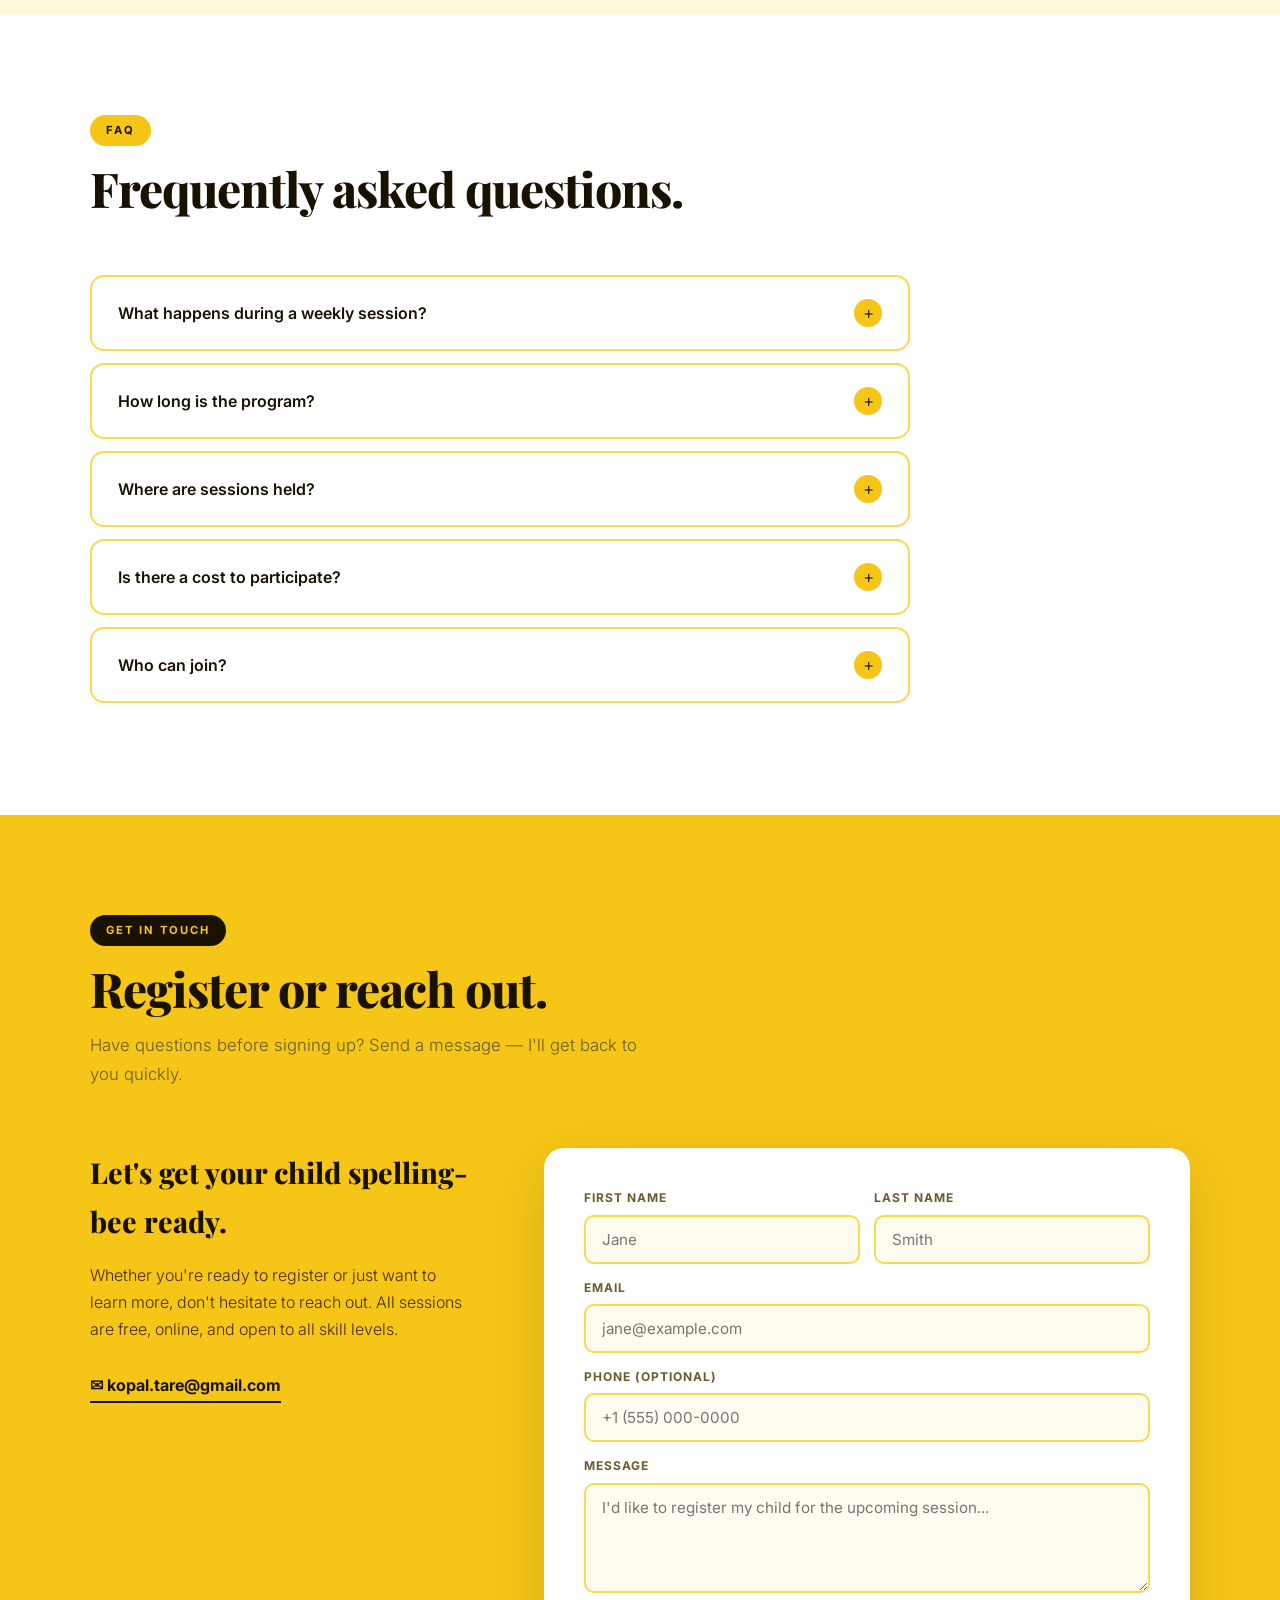
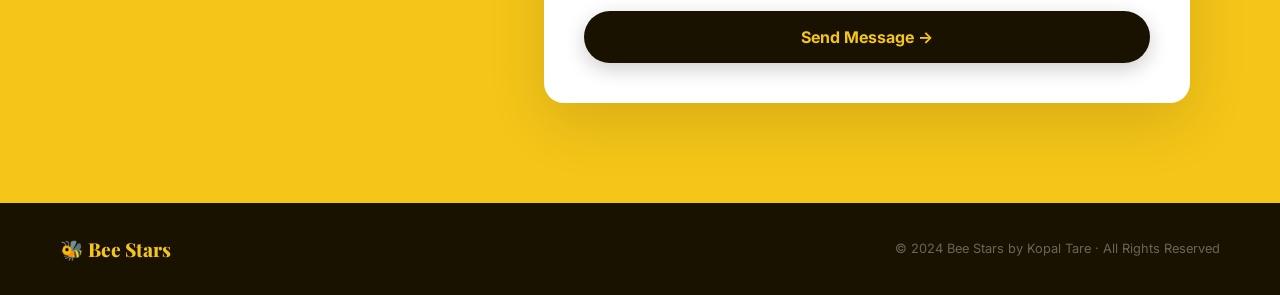
==== commit fceb888e: "Redesign: yellow-dominant, real class screenshots, transitions, interactive gallery & FAQ" ====
--- a/index.html
+++ b/index.html
@@ -6,591 +6,578 @@
   <title>Bee Stars Spelling Tutoring</title>
   <link rel="preconnect" href="https://fonts.googleapis.com" />
   <link rel="preconnect" href="https://fonts.gstatic.com" crossorigin />
-  <link href="https://fonts.googleapis.com/css2?family=Playfair+Display:wght@600;700&family=Inter:wght@300;400;500;600&display=swap" rel="stylesheet" />
+  <link href="https://fonts.googleapis.com/css2?family=Playfair+Display:wght@600;700;800&family=Inter:wght@300;400;500;600&display=swap" rel="stylesheet" />
   <style>
     *, *::before, *::after { box-sizing: border-box; margin: 0; padding: 0; }
 
     :root {
-      --gold: #F5A623;
-      --gold-dark: #D4891A;
-      --gold-light: #FDE9C3;
-      --black: #0D0D0D;
-      --dark: #1A1A1A;
-      --gray: #555;
-      --light-gray: #F8F8F8;
-      --white: #FFFFFF;
+      --yellow:      #F5C518;
+      --yellow-dark: #D4A017;
+      --yellow-mid:  #F9D94E;
+      --yellow-soft: #FFF8DC;
+      --yellow-pale: #FFFBEE;
+      --amber:       #E8A000;
+      --dark:        #1A1200;
+      --brown:       #4A2C00;
+      --gray:        #6B5B2E;
+      --white:       #FFFFFF;
     }
 
     html { scroll-behavior: smooth; }
-
-    body {
-      font-family: 'Inter', sans-serif;
-      color: var(--dark);
-      background: var(--white);
-      line-height: 1.7;
-    }
+    body { font-family: 'Inter', sans-serif; color: var(--dark); background: var(--white); line-height: 1.7; overflow-x: hidden; }
+
+    /* ── SCROLL ANIMATIONS ── */
+    .reveal {
+      opacity: 0;
+      transform: translateY(40px);
+      transition: opacity 0.7s ease, transform 0.7s ease;
+    }
+    .reveal.visible {
+      opacity: 1;
+      transform: translateY(0);
+    }
+    .reveal-left  { opacity: 0; transform: translateX(-40px); transition: opacity 0.7s ease, transform 0.7s ease; }
+    .reveal-right { opacity: 0; transform: translateX(40px);  transition: opacity 0.7s ease, transform 0.7s ease; }
+    .reveal-left.visible, .reveal-right.visible { opacity: 1; transform: translateX(0); }
+    .delay-1 { transition-delay: 0.1s; }
+    .delay-2 { transition-delay: 0.2s; }
+    .delay-3 { transition-delay: 0.3s; }
+    .delay-4 { transition-delay: 0.4s; }
+    .delay-5 { transition-delay: 0.5s; }
 
     /* ── NAV ── */
     nav {
-      position: fixed; top: 0; left: 0; right: 0; z-index: 100;
+      position: fixed; top: 0; left: 0; right: 0; z-index: 200;
       display: flex; align-items: center; justify-content: space-between;
-      padding: 20px 60px;
-      background: rgba(255,255,255,0.95);
-      backdrop-filter: blur(10px);
-      border-bottom: 1px solid rgba(245,166,35,0.15);
-    }
+      padding: 18px 60px;
+      background: rgba(255, 248, 220, 0.92);
+      backdrop-filter: blur(12px);
+      border-bottom: 2px solid rgba(245,197,24,0.3);
+      transition: padding 0.3s, box-shadow 0.3s;
+    }
+    nav.scrolled { padding: 12px 60px; box-shadow: 0 4px 30px rgba(0,0,0,0.08); }
     .nav-logo {
       font-family: 'Playfair Display', serif;
-      font-size: 1.4rem;
-      font-weight: 700;
-      color: var(--black);
-      text-decoration: none;
-      letter-spacing: -0.5px;
-    }
-    .nav-logo span { color: var(--gold); }
-    .nav-links { display: flex; gap: 36px; list-style: none; }
+      font-size: 1.5rem; font-weight: 800;
+      color: var(--brown); text-decoration: none;
+      display: flex; align-items: center; gap: 8px;
+    }
+    .nav-logo .bee { font-size: 1.6rem; }
+    .nav-links { display: flex; gap: 32px; list-style: none; }
     .nav-links a {
-      text-decoration: none;
-      color: var(--gray);
-      font-size: 0.875rem;
-      font-weight: 500;
-      letter-spacing: 0.5px;
-      text-transform: uppercase;
-      transition: color 0.2s;
-    }
-    .nav-links a:hover { color: var(--gold-dark); }
+      text-decoration: none; color: var(--brown);
+      font-size: 0.85rem; font-weight: 600;
+      letter-spacing: 0.8px; text-transform: uppercase;
+      padding-bottom: 2px;
+      border-bottom: 2px solid transparent;
+      transition: border-color 0.2s, color 0.2s;
+    }
+    .nav-links a:hover { border-color: var(--amber); color: var(--amber); }
     .nav-cta {
-      background: var(--gold);
-      color: var(--black) !important;
-      padding: 10px 22px;
-      border-radius: 6px;
-      font-weight: 600 !important;
-      transition: background 0.2s !important;
-    }
-    .nav-cta:hover { background: var(--gold-dark) !important; color: var(--white) !important; }
+      background: var(--yellow) !important;
+      color: var(--dark) !important;
+      padding: 10px 24px !important;
+      border-radius: 50px !important;
+      border-bottom: none !important;
+      font-weight: 700 !important;
+      transition: background 0.2s, transform 0.15s !important;
+      box-shadow: 0 4px 15px rgba(245,197,24,0.4);
+    }
+    .nav-cta:hover { background: var(--amber) !important; transform: translateY(-2px); }
 
     /* ── HERO ── */
     #hero {
       min-height: 100vh;
+      background: linear-gradient(160deg, #FFF3A3 0%, #FFE44D 40%, #F5C518 100%);
       display: flex; align-items: center; justify-content: center;
-      background: linear-gradient(135deg, #0D0D0D 0%, #1c1c1c 60%, #2a1f00 100%);
-      text-align: center;
-      padding: 120px 40px 80px;
-      position: relative;
-      overflow: hidden;
-    }
-    #hero::before {
-      content: '';
-      position: absolute; inset: 0;
-      background-image: radial-gradient(circle at 20% 50%, rgba(245,166,35,0.08) 0%, transparent 50%),
-                        radial-gradient(circle at 80% 20%, rgba(245,166,35,0.06) 0%, transparent 40%);
-    }
+      text-align: center; padding: 140px 40px 80px;
+      position: relative; overflow: hidden;
+    }
+    .hero-honeycomb {
+      position: absolute; inset: 0; pointer-events: none;
+      background-image: url("data:image/svg+xml,%3Csvg xmlns='http://www.w3.org/2000/svg' width='56' height='100'%3E%3Cpath d='M28 66L0 50V18L28 2l28 16v32L28 66zM28 2v64M0 18l56 32M56 18L0 50' fill='none' stroke='%23E8A000' stroke-opacity='0.18' stroke-width='1'/%3E%3C/svg%3E");
+      opacity: 0.6;
+    }
+    .hero-content { position: relative; z-index: 1; max-width: 820px; }
     .hero-badge {
-      display: inline-block;
-      background: rgba(245,166,35,0.15);
-      color: var(--gold);
-      font-size: 0.75rem;
-      font-weight: 600;
-      letter-spacing: 2px;
-      text-transform: uppercase;
-      padding: 8px 20px;
-      border-radius: 100px;
-      border: 1px solid rgba(245,166,35,0.3);
-      margin-bottom: 28px;
-    }
-    .hero-content { position: relative; z-index: 1; max-width: 780px; }
+      display: inline-flex; align-items: center; gap: 8px;
+      background: rgba(255,255,255,0.6);
+      color: var(--brown);
+      font-size: 0.78rem; font-weight: 700;
+      letter-spacing: 1.5px; text-transform: uppercase;
+      padding: 8px 22px; border-radius: 100px;
+      border: 1px solid rgba(255,255,255,0.8);
+      margin-bottom: 30px;
+      backdrop-filter: blur(6px);
+    }
     .hero-content h1 {
       font-family: 'Playfair Display', serif;
-      font-size: clamp(3rem, 7vw, 5.5rem);
-      font-weight: 700;
-      color: var(--white);
-      line-height: 1.1;
+      font-size: clamp(3.2rem, 8vw, 6rem);
+      font-weight: 800; color: var(--dark);
+      line-height: 1.05; letter-spacing: -2px;
       margin-bottom: 24px;
-      letter-spacing: -1px;
-    }
-    .hero-content h1 span { color: var(--gold); }
+    }
+    .hero-content h1 em { font-style: normal; color: var(--brown); }
     .hero-content p {
-      font-size: 1.2rem;
-      color: rgba(255,255,255,0.65);
-      max-width: 560px;
-      margin: 0 auto 40px;
-      font-weight: 300;
-    }
-    .hero-buttons { display: flex; gap: 16px; justify-content: center; flex-wrap: wrap; }
+      font-size: 1.2rem; color: var(--brown);
+      max-width: 560px; margin: 0 auto 44px;
+      font-weight: 400; opacity: 0.85;
+    }
+    .hero-buttons { display: flex; gap: 14px; justify-content: center; flex-wrap: wrap; }
     .btn-primary {
-      background: var(--gold);
-      color: var(--black);
-      padding: 16px 36px;
-      border-radius: 8px;
-      font-weight: 600;
-      font-size: 0.95rem;
-      text-decoration: none;
-      letter-spacing: 0.3px;
-      transition: background 0.2s, transform 0.15s;
-      display: inline-block;
-    }
-    .btn-primary:hover { background: var(--gold-dark); color: var(--white); transform: translateY(-1px); }
-    .btn-outline {
-      background: transparent;
-      color: var(--white);
-      padding: 16px 36px;
-      border-radius: 8px;
-      font-weight: 500;
-      font-size: 0.95rem;
-      text-decoration: none;
-      border: 1px solid rgba(255,255,255,0.25);
-      transition: border-color 0.2s, transform 0.15s;
-      display: inline-block;
-    }
-    .btn-outline:hover { border-color: var(--gold); color: var(--gold); transform: translateY(-1px); }
+      background: var(--dark); color: var(--yellow);
+      padding: 17px 40px; border-radius: 50px;
+      font-weight: 700; font-size: 0.95rem;
+      text-decoration: none; letter-spacing: 0.5px;
+      transition: transform 0.2s, box-shadow 0.2s;
+      box-shadow: 0 8px 25px rgba(0,0,0,0.25);
+    }
+    .btn-primary:hover { transform: translateY(-3px); box-shadow: 0 14px 35px rgba(0,0,0,0.3); }
+    .btn-secondary {
+      background: rgba(255,255,255,0.7);
+      color: var(--dark);
+      padding: 17px 40px; border-radius: 50px;
+      font-weight: 600; font-size: 0.95rem;
+      text-decoration: none; letter-spacing: 0.3px;
+      border: 2px solid rgba(255,255,255,0.9);
+      backdrop-filter: blur(6px);
+      transition: transform 0.2s, background 0.2s;
+    }
+    .btn-secondary:hover { transform: translateY(-3px); background: rgba(255,255,255,0.9); }
     .hero-stats {
-      display: flex; justify-content: center; gap: 60px;
-      margin-top: 80px;
-      padding-top: 40px;
-      border-top: 1px solid rgba(255,255,255,0.08);
-    }
-    .hero-stat { text-align: center; }
+      display: flex; justify-content: center; gap: 50px;
+      margin-top: 70px; padding-top: 40px;
+      border-top: 1px solid rgba(0,0,0,0.1);
+    }
     .hero-stat .num {
       font-family: 'Playfair Display', serif;
-      font-size: 2rem;
-      font-weight: 700;
-      color: var(--gold);
-      display: block;
-    }
-    .hero-stat .label {
-      font-size: 0.78rem;
-      color: rgba(255,255,255,0.45);
-      text-transform: uppercase;
-      letter-spacing: 1px;
+      font-size: 2.5rem; font-weight: 800;
+      color: var(--dark); display: block; line-height: 1;
+    }
+    .hero-stat .lbl {
+      font-size: 0.75rem; font-weight: 600;
+      color: var(--brown); text-transform: uppercase; letter-spacing: 1px;
     }
 
     /* ── SECTIONS ── */
     section { padding: 100px 40px; }
-    .section-inner { max-width: 1100px; margin: 0 auto; }
-    .section-label {
-      font-size: 0.72rem;
-      font-weight: 600;
-      letter-spacing: 3px;
-      text-transform: uppercase;
-      color: var(--gold-dark);
-      margin-bottom: 14px;
-      display: block;
+    .inner { max-width: 1100px; margin: 0 auto; }
+    .tag {
+      display: inline-block;
+      background: var(--yellow);
+      color: var(--dark);
+      font-size: 0.7rem; font-weight: 700;
+      letter-spacing: 2px; text-transform: uppercase;
+      padding: 6px 16px; border-radius: 100px;
+      margin-bottom: 16px;
     }
     .section-title {
       font-family: 'Playfair Display', serif;
       font-size: clamp(2rem, 4vw, 3rem);
-      font-weight: 700;
-      color: var(--black);
-      line-height: 1.15;
-      margin-bottom: 20px;
-      letter-spacing: -0.5px;
-    }
-    .section-sub {
-      font-size: 1.05rem;
-      color: var(--gray);
-      max-width: 580px;
-      font-weight: 300;
-    }
+      font-weight: 800; color: var(--dark);
+      line-height: 1.1; letter-spacing: -1px;
+      margin-bottom: 16px;
+    }
+    .section-sub { font-size: 1.05rem; color: var(--gray); font-weight: 300; max-width: 560px; }
 
     /* ── ABOUT ── */
     #about { background: var(--white); }
     .about-grid {
-      display: grid;
-      grid-template-columns: 1fr 1fr;
-      gap: 80px;
-      align-items: center;
-      margin-top: 60px;
-    }
-    .about-text p {
-      font-size: 1.05rem;
-      color: #444;
-      margin-bottom: 20px;
-      font-weight: 300;
-    }
-    .about-creds {
-      display: flex;
-      flex-wrap: wrap;
-      gap: 12px;
-      margin-top: 30px;
-    }
-    .cred-tag {
-      background: var(--gold-light);
-      color: var(--gold-dark);
-      font-size: 0.8rem;
-      font-weight: 600;
-      padding: 8px 16px;
-      border-radius: 100px;
-      letter-spacing: 0.3px;
-    }
-    .about-card {
-      background: var(--black);
-      border-radius: 20px;
-      padding: 50px 40px;
+      display: grid; grid-template-columns: 1fr 1fr;
+      gap: 70px; align-items: center; margin-top: 60px;
+    }
+    .about-text p { font-size: 1.05rem; color: #555; margin-bottom: 18px; font-weight: 300; }
+    .creds { display: flex; flex-wrap: wrap; gap: 10px; margin-top: 28px; }
+    .cred {
+      background: var(--yellow-soft);
+      border: 1.5px solid var(--yellow);
+      color: var(--brown); font-size: 0.8rem; font-weight: 600;
+      padding: 8px 18px; border-radius: 100px;
+      transition: background 0.2s, transform 0.15s;
+    }
+    .cred:hover { background: var(--yellow); transform: translateY(-2px); }
+    .about-photo-card {
+      position: relative; border-radius: 24px; overflow: hidden;
+      box-shadow: 0 20px 60px rgba(0,0,0,0.15);
+      aspect-ratio: 4/3;
+    }
+    .about-photo-card img { width: 100%; height: 100%; object-fit: cover; }
+    .photo-badge {
+      position: absolute; bottom: 20px; left: 20px;
+      background: var(--yellow);
+      padding: 10px 18px; border-radius: 12px;
+      font-size: 0.82rem; font-weight: 700; color: var(--dark);
+      box-shadow: 0 4px 15px rgba(0,0,0,0.2);
+    }
+
+    /* ── GALLERY ── */
+    #gallery { background: var(--yellow-pale); }
+    .gallery-intro { max-width: 600px; margin-bottom: 50px; }
+    .gallery-slider { position: relative; overflow: hidden; border-radius: 20px; }
+    .slides-track {
+      display: flex; transition: transform 0.5s cubic-bezier(0.4,0,0.2,1);
+    }
+    .slide {
+      min-width: 100%; position: relative;
+      aspect-ratio: 16/9; overflow: hidden; border-radius: 20px;
+    }
+    .slide img { width: 100%; height: 100%; object-fit: cover; display: block; }
+    .slide-caption {
+      position: absolute; bottom: 0; left: 0; right: 0;
+      background: linear-gradient(transparent, rgba(26,18,0,0.85));
+      padding: 40px 30px 24px;
       color: var(--white);
-      position: relative;
-      overflow: hidden;
-    }
-    .about-card::before {
-      content: '🐝';
-      font-size: 8rem;
-      position: absolute;
-      right: -10px; top: -10px;
-      opacity: 0.08;
-    }
-    .about-card .big-num {
+    }
+    .slide-caption h3 { font-family: 'Playfair Display', serif; font-size: 1.3rem; margin-bottom: 4px; }
+    .slide-caption p { font-size: 0.88rem; opacity: 0.8; }
+    .slider-btn {
+      position: absolute; top: 50%; transform: translateY(-50%);
+      width: 48px; height: 48px; border-radius: 50%;
+      background: var(--yellow); border: none; cursor: pointer;
+      font-size: 1.2rem; display: flex; align-items: center; justify-content: center;
+      box-shadow: 0 4px 20px rgba(0,0,0,0.2);
+      transition: background 0.2s, transform 0.15s; z-index: 10;
+    }
+    .slider-btn:hover { background: var(--amber); transform: translateY(-50%) scale(1.1); }
+    .slider-btn.prev { left: 16px; }
+    .slider-btn.next { right: 16px; }
+    .slider-dots {
+      display: flex; justify-content: center; gap: 8px; margin-top: 20px;
+    }
+    .dot {
+      width: 10px; height: 10px; border-radius: 50%;
+      background: var(--yellow-mid); cursor: pointer;
+      transition: background 0.2s, transform 0.2s;
+    }
+    .dot.active { background: var(--amber); transform: scale(1.3); }
+    .gallery-grid {
+      display: grid; grid-template-columns: repeat(3, 1fr);
+      gap: 16px; margin-top: 24px;
+    }
+    .gallery-thumb {
+      border-radius: 12px; overflow: hidden;
+      aspect-ratio: 4/3; cursor: pointer;
+      transition: transform 0.25s, box-shadow 0.25s;
+      border: 3px solid transparent;
+    }
+    .gallery-thumb:hover { transform: scale(1.04); box-shadow: 0 10px 30px rgba(0,0,0,0.15); border-color: var(--yellow); }
+    .gallery-thumb.active { border-color: var(--amber); }
+    .gallery-thumb img { width: 100%; height: 100%; object-fit: cover; }
+
+    /* ── HOW IT WORKS ── */
+    #how { background: var(--white); }
+    .how-grid { display: grid; grid-template-columns: repeat(3,1fr); gap: 24px; margin-top: 60px; }
+    .how-card {
+      background: var(--yellow-soft);
+      border: 2px solid var(--yellow);
+      border-radius: 20px; padding: 40px 32px;
+      transition: transform 0.2s, box-shadow 0.2s, background 0.2s;
+      cursor: default;
+    }
+    .how-card:hover { transform: translateY(-6px); box-shadow: 0 20px 50px rgba(245,197,24,0.3); background: var(--yellow-mid); }
+    .step-num {
       font-family: 'Playfair Display', serif;
-      font-size: 4.5rem;
-      font-weight: 700;
-      color: var(--gold);
-      line-height: 1;
-      margin-bottom: 8px;
-    }
-    .about-card p {
-      font-size: 0.95rem;
-      color: rgba(255,255,255,0.6);
-      margin-bottom: 30px;
-    }
-    .about-card hr {
-      border: none;
-      border-top: 1px solid rgba(255,255,255,0.1);
-      margin: 24px 0;
-    }
-
-    /* ── HOW IT WORKS ── */
-    #how { background: var(--light-gray); }
-    .how-grid {
-      display: grid;
-      grid-template-columns: repeat(3, 1fr);
-      gap: 28px;
-      margin-top: 60px;
-    }
-    .how-card {
+      font-size: 3rem; font-weight: 800; color: var(--yellow-dark);
+      line-height: 1; margin-bottom: 16px; opacity: 0.4;
+    }
+    .how-card h3 { font-family: 'Playfair Display', serif; font-size: 1.3rem; font-weight: 700; margin-bottom: 10px; color: var(--dark); }
+    .how-card p { font-size: 0.95rem; color: var(--gray); font-weight: 300; }
+
+    /* ── CURRICULUM ── */
+    #curriculum { background: var(--yellow-pale); }
+    .curr-grid { display: grid; grid-template-columns: repeat(2,1fr); gap: 18px; margin-top: 60px; }
+    .curr-item {
+      background: var(--white); border: 2px solid transparent;
+      border-radius: 16px; padding: 28px;
+      display: flex; gap: 20px; align-items: flex-start;
+      transition: border-color 0.2s, transform 0.2s, box-shadow 0.2s;
+      cursor: default;
+    }
+    .curr-item:hover { border-color: var(--yellow); transform: translateY(-3px); box-shadow: 0 12px 40px rgba(245,197,24,0.2); }
+    .curr-num { font-family: 'Playfair Display', serif; font-size: 2rem; font-weight: 800; color: var(--yellow); line-height:1; flex-shrink:0; min-width:40px; }
+    .curr-text h4 { font-size: 1rem; font-weight: 700; color: var(--dark); margin-bottom: 6px; }
+    .curr-text p  { font-size: 0.9rem; color: var(--gray); font-weight: 300; }
+
+    /* ── TESTIMONIALS ── */
+    #testimonials { background: var(--dark); }
+    #testimonials .tag { background: var(--yellow); }
+    #testimonials .section-title { color: var(--yellow); }
+    .testi-grid { display: grid; grid-template-columns: repeat(2,1fr); gap: 24px; margin-top: 60px; }
+    .testi-card {
+      background: rgba(245,197,24,0.06);
+      border: 1px solid rgba(245,197,24,0.2);
+      border-radius: 20px; padding: 40px;
+      transition: border-color 0.2s, transform 0.2s;
+    }
+    .testi-card:hover { border-color: var(--yellow); transform: translateY(-4px); }
+    .stars { color: var(--yellow); font-size: 1.1rem; letter-spacing: 3px; margin-bottom: 18px; }
+    .testi-card blockquote { font-size: 1rem; color: rgba(255,255,255,0.8); font-style: italic; font-weight: 300; line-height: 1.8; margin-bottom: 24px; }
+    .testi-author { font-size: 0.82rem; color: var(--yellow); font-weight: 700; letter-spacing: 0.5px; }
+
+    /* ── NEWS ── */
+    #news { background: var(--yellow-soft); }
+    .news-list { margin-top: 50px; }
+    .news-item {
+      display: flex; align-items: center; gap: 20px;
+      padding: 26px 24px; border-radius: 14px;
+      border: 2px solid transparent; margin-bottom: 12px;
       background: var(--white);
-      border-radius: 16px;
-      padding: 40px 32px;
-      border: 1px solid rgba(0,0,0,0.06);
-      transition: transform 0.2s, box-shadow 0.2s;
-    }
-    .how-card:hover { transform: translateY(-4px); box-shadow: 0 20px 60px rgba(0,0,0,0.08); }
-    .how-icon {
-      font-size: 2rem;
-      margin-bottom: 20px;
-      display: block;
-    }
-    .how-card h3 {
-      font-family: 'Playfair Display', serif;
-      font-size: 1.3rem;
-      font-weight: 600;
-      margin-bottom: 12px;
-      color: var(--black);
-    }
-    .how-card p { font-size: 0.95rem; color: var(--gray); font-weight: 300; }
-
-    /* ── CURRICULUM ── */
-    #curriculum { background: var(--white); }
-    .curr-grid {
-      display: grid;
-      grid-template-columns: repeat(2, 1fr);
-      gap: 20px;
-      margin-top: 60px;
-    }
-    .curr-item {
-      display: flex;
-      gap: 20px;
-      align-items: flex-start;
-      padding: 28px;
-      border-radius: 12px;
-      border: 1px solid rgba(0,0,0,0.07);
-      transition: border-color 0.2s;
-    }
-    .curr-item:hover { border-color: var(--gold); }
-    .curr-num {
-      font-family: 'Playfair Display', serif;
-      font-size: 1.8rem;
-      font-weight: 700;
-      color: var(--gold-light);
-      line-height: 1;
-      flex-shrink: 0;
-      min-width: 40px;
-    }
-    .curr-text h4 { font-size: 1rem; font-weight: 600; margin-bottom: 6px; color: var(--black); }
-    .curr-text p { font-size: 0.9rem; color: var(--gray); font-weight: 300; }
-
-    /* ── TESTIMONIALS ── */
-    #testimonials { background: var(--black); }
-    #testimonials .section-title { color: var(--white); }
-    #testimonials .section-label { color: var(--gold); }
-    .testimonial-grid {
-      display: grid;
-      grid-template-columns: repeat(2, 1fr);
-      gap: 24px;
-      margin-top: 60px;
-    }
-    .testimonial-card {
-      background: rgba(255,255,255,0.04);
-      border: 1px solid rgba(255,255,255,0.08);
-      border-radius: 16px;
-      padding: 40px;
-    }
-    .testimonial-card blockquote {
-      font-size: 1.05rem;
-      color: rgba(255,255,255,0.8);
-      font-weight: 300;
-      font-style: italic;
-      margin-bottom: 24px;
-      line-height: 1.8;
-    }
-    .testimonial-author {
-      font-size: 0.85rem;
-      color: var(--gold);
-      font-weight: 600;
-      letter-spacing: 0.5px;
-    }
-    .stars { color: var(--gold); font-size: 1rem; margin-bottom: 16px; letter-spacing: 3px; }
-
-    /* ── NEWS ── */
-    #news { background: var(--light-gray); }
-    .news-list { margin-top: 50px; display: flex; flex-direction: column; gap: 0; }
-    .news-item {
-      display: flex;
-      justify-content: space-between;
-      align-items: center;
-      padding: 28px 0;
-      border-bottom: 1px solid rgba(0,0,0,0.08);
-      gap: 20px;
-    }
-    .news-item:first-child { border-top: 1px solid rgba(0,0,0,0.08); }
-    .news-tag {
-      background: var(--gold-light);
-      color: var(--gold-dark);
-      font-size: 0.72rem;
-      font-weight: 600;
-      letter-spacing: 1px;
-      text-transform: uppercase;
-      padding: 5px 12px;
-      border-radius: 100px;
-      flex-shrink: 0;
-    }
-    .news-title { font-size: 1rem; font-weight: 500; color: var(--dark); }
-    .news-arrow { color: var(--gold); font-size: 1.2rem; flex-shrink: 0; }
+      transition: border-color 0.2s, transform 0.2s, box-shadow 0.2s;
+      cursor: default;
+    }
+    .news-item:hover { border-color: var(--yellow); transform: translateX(6px); box-shadow: 0 8px 30px rgba(245,197,24,0.2); }
+    .news-dot { width: 10px; height: 10px; border-radius: 50%; background: var(--yellow); flex-shrink:0; }
+    .news-title { font-size: 1rem; font-weight: 500; color: var(--dark); flex: 1; }
+    .news-arrow { color: var(--amber); font-size: 1.2rem; flex-shrink:0; transition: transform 0.2s; }
+    .news-item:hover .news-arrow { transform: translateX(4px); }
 
     /* ── FAQ ── */
     #faq { background: var(--white); }
-    .faq-grid {
-      display: grid;
-      grid-template-columns: 1fr 1fr;
-      gap: 60px;
-      margin-top: 60px;
-    }
-    .faq-item { margin-bottom: 36px; }
-    .faq-item h4 {
-      font-size: 1rem;
-      font-weight: 600;
-      color: var(--black);
-      margin-bottom: 10px;
-      padding-bottom: 10px;
-      border-bottom: 2px solid var(--gold-light);
-    }
-    .faq-item p { font-size: 0.95rem; color: var(--gray); font-weight: 300; line-height: 1.75; }
+    .faq-list { margin-top: 60px; max-width: 820px; }
+    .faq-item {
+      border: 2px solid var(--yellow-mid);
+      border-radius: 14px; margin-bottom: 12px;
+      overflow: hidden; transition: border-color 0.2s;
+    }
+    .faq-item.open { border-color: var(--yellow); }
+    .faq-q {
+      display: flex; justify-content: space-between; align-items: center;
+      padding: 22px 26px; cursor: pointer;
+      font-size: 1rem; font-weight: 600; color: var(--dark);
+      user-select: none;
+      transition: background 0.2s;
+    }
+    .faq-q:hover { background: var(--yellow-soft); }
+    .faq-icon {
+      width: 28px; height: 28px; border-radius: 50%;
+      background: var(--yellow); display: flex; align-items: center; justify-content: center;
+      font-size: 1.1rem; font-weight: 300; flex-shrink: 0;
+      transition: transform 0.3s, background 0.2s;
+    }
+    .faq-item.open .faq-icon { transform: rotate(45deg); background: var(--amber); }
+    .faq-a {
+      max-height: 0; overflow: hidden;
+      transition: max-height 0.4s ease, padding 0.3s ease;
+      padding: 0 26px;
+      font-size: 0.95rem; color: var(--gray); font-weight: 300; line-height: 1.75;
+    }
+    .faq-item.open .faq-a { max-height: 300px; padding: 0 26px 22px; }
 
     /* ── CONTACT ── */
-    #contact { background: var(--black); padding: 100px 40px; }
-    #contact .section-title { color: var(--white); }
-    #contact .section-label { color: var(--gold); }
-    #contact .section-sub { color: rgba(255,255,255,0.5); }
-    .contact-wrapper {
-      display: grid;
-      grid-template-columns: 1fr 1.4fr;
-      gap: 80px;
-      margin-top: 60px;
-      align-items: start;
-    }
-    .contact-info { color: rgba(255,255,255,0.7); }
-    .contact-info h4 {
-      font-family: 'Playfair Display', serif;
-      font-size: 1.5rem;
-      color: var(--white);
-      margin-bottom: 16px;
-    }
-    .contact-info p { font-size: 0.95rem; font-weight: 300; margin-bottom: 30px; }
-    .contact-email {
-      display: inline-flex;
-      align-items: center;
-      gap: 10px;
-      color: var(--gold);
-      font-weight: 500;
-      font-size: 0.95rem;
-      text-decoration: none;
-    }
-    .contact-form {
-      display: grid;
-      grid-template-columns: 1fr 1fr;
-      gap: 16px;
-    }
-    .form-group { display: flex; flex-direction: column; gap: 6px; }
-    .form-group.full { grid-column: 1 / -1; }
-    .form-group label {
-      font-size: 0.75rem;
-      font-weight: 600;
-      letter-spacing: 1px;
-      text-transform: uppercase;
-      color: rgba(255,255,255,0.4);
-    }
-    .form-group input,
-    .form-group textarea {
-      background: rgba(255,255,255,0.05);
-      border: 1px solid rgba(255,255,255,0.1);
-      border-radius: 8px;
-      padding: 14px 16px;
-      color: var(--white);
-      font-size: 0.95rem;
+    #contact { background: var(--yellow); }
+    .contact-grid { display: grid; grid-template-columns: 1fr 1.3fr; gap: 70px; margin-top: 60px; align-items: start; }
+    .contact-info h3 { font-family: 'Playfair Display', serif; font-size: 1.8rem; font-weight: 800; color: var(--dark); margin-bottom: 16px; }
+    .contact-info p { font-size: 1rem; color: var(--brown); font-weight: 300; margin-bottom: 28px; }
+    .contact-email { display: inline-flex; align-items: center; gap: 10px; color: var(--dark); font-weight: 700; font-size: 1rem; text-decoration: none; border-bottom: 2px solid var(--dark); padding-bottom: 2px; transition: opacity 0.2s; }
+    .contact-email:hover { opacity: 0.7; }
+    .contact-form { background: var(--white); padding: 40px; border-radius: 20px; box-shadow: 0 20px 60px rgba(0,0,0,0.12); }
+    .form-row { display: grid; grid-template-columns: 1fr 1fr; gap: 14px; }
+    .fg { display: flex; flex-direction: column; gap: 6px; margin-bottom: 14px; }
+    .fg label { font-size: 0.75rem; font-weight: 700; letter-spacing: 1px; text-transform: uppercase; color: var(--gray); }
+    .fg input, .fg textarea {
+      background: var(--yellow-pale); border: 2px solid var(--yellow-mid);
+      border-radius: 10px; padding: 13px 16px;
+      color: var(--dark); font-size: 0.95rem; font-family: 'Inter', sans-serif;
+      outline: none; transition: border-color 0.2s;
+    }
+    .fg input:focus, .fg textarea:focus { border-color: var(--amber); }
+    .fg textarea { resize: vertical; min-height: 110px; }
+    .form-submit {
+      width: 100%;
+      background: var(--dark); color: var(--yellow);
+      border: none; padding: 16px; border-radius: 50px;
+      font-size: 1rem; font-weight: 700; cursor: pointer;
       font-family: 'Inter', sans-serif;
-      transition: border-color 0.2s;
-      outline: none;
-    }
-    .form-group input:focus,
-    .form-group textarea:focus { border-color: var(--gold); }
-    .form-group textarea { resize: vertical; min-height: 120px; }
-    .form-submit {
-      grid-column: 1 / -1;
-      background: var(--gold);
-      color: var(--black);
-      border: none;
-      padding: 16px 32px;
-      border-radius: 8px;
-      font-size: 0.95rem;
-      font-weight: 600;
-      cursor: pointer;
-      font-family: 'Inter', sans-serif;
-      transition: background 0.2s, transform 0.15s;
-      letter-spacing: 0.3px;
-    }
-    .form-submit:hover { background: var(--gold-dark); color: var(--white); transform: translateY(-1px); }
+      transition: transform 0.15s, box-shadow 0.2s;
+      box-shadow: 0 6px 20px rgba(0,0,0,0.2);
+      margin-top: 4px;
+    }
+    .form-submit:hover { transform: translateY(-2px); box-shadow: 0 12px 30px rgba(0,0,0,0.25); }
+
+    /* ── LIGHTBOX ── */
+    .lightbox {
+      display: none; position: fixed; inset: 0; z-index: 1000;
+      background: rgba(0,0,0,0.9); align-items: center; justify-content: center;
+      padding: 40px;
+    }
+    .lightbox.open { display: flex; }
+    .lightbox img { max-width: 90vw; max-height: 85vh; border-radius: 12px; box-shadow: 0 0 60px rgba(0,0,0,0.5); }
+    .lightbox-close {
+      position: absolute; top: 20px; right: 28px;
+      color: var(--white); font-size: 2.5rem; cursor: pointer; line-height: 1;
+      transition: color 0.2s;
+    }
+    .lightbox-close:hover { color: var(--yellow); }
 
     /* ── FOOTER ── */
     footer {
-      background: #080808;
-      padding: 30px 60px;
-      display: flex;
-      justify-content: space-between;
-      align-items: center;
-      border-top: 1px solid rgba(255,255,255,0.05);
-    }
-    footer .footer-logo {
-      font-family: 'Playfair Display', serif;
-      font-size: 1.1rem;
-      color: var(--white);
-      font-weight: 700;
-    }
-    footer .footer-logo span { color: var(--gold); }
-    footer p { font-size: 0.8rem; color: rgba(255,255,255,0.3); }
+      background: var(--dark); padding: 30px 60px;
+      display: flex; justify-content: space-between; align-items: center;
+    }
+    .footer-logo { font-family: 'Playfair Display', serif; font-size: 1.2rem; font-weight: 800; color: var(--yellow); }
+    footer p { font-size: 0.8rem; color: rgba(255,255,255,0.35); }
 
     /* ── RESPONSIVE ── */
     @media (max-width: 900px) {
-      nav { padding: 16px 24px; }
+      nav { padding: 14px 20px; }
       .nav-links { display: none; }
-      .about-grid, .faq-grid, .contact-wrapper, .testimonial-grid { grid-template-columns: 1fr; gap: 40px; }
+      .about-grid, .contact-grid, .testi-grid { grid-template-columns: 1fr; gap: 40px; }
       .how-grid { grid-template-columns: 1fr; }
       .curr-grid { grid-template-columns: 1fr; }
-      section { padding: 70px 24px; }
-      .hero-stats { gap: 30px; }
+      .gallery-grid { grid-template-columns: repeat(2,1fr); }
+      section { padding: 70px 20px; }
+      .hero-stats { gap: 28px; }
       footer { flex-direction: column; gap: 12px; text-align: center; }
+      .form-row { grid-template-columns: 1fr; }
     }
   </style>
 </head>
 <body>
 
 <!-- NAV -->
-<nav>
-  <a href="#" class="nav-logo">Bee<span>Stars</span></a>
+<nav id="navbar">
+  <a href="#" class="nav-logo"><span class="bee">🐝</span> Bee Stars</a>
   <ul class="nav-links">
     <li><a href="#about">About</a></li>
-    <li><a href="#how">Program</a></li>
+    <li><a href="#gallery">Classes</a></li>
     <li><a href="#curriculum">Curriculum</a></li>
     <li><a href="#faq">FAQ</a></li>
-    <li><a href="#contact" class="nav-cta">Register</a></li>
+    <li><a href="#contact" class="nav-cta">Register Free</a></li>
   </ul>
 </nav>
 
 <!-- HERO -->
 <section id="hero">
+  <div class="hero-honeycomb"></div>
   <div class="hero-content">
-    <div class="hero-badge">100% Free &nbsp;·&nbsp; Grades K–7 &nbsp;·&nbsp; Online via Zoom</div>
-    <h1>Expert Spelling Bee<br /><span>Preparation</span></h1>
-    <p>Weekly tutoring in linguistics, etymology, and spelling strategy — taught by a state-level competitive speller.</p>
+    <div class="hero-badge">🏆 &nbsp; State-Level Spelling Bee Competitor &nbsp; • &nbsp; Free Program</div>
+    <h1>Master the<br /><em>Spelling Bee.</em></h1>
+    <p>Expert weekly tutoring in etymology, linguistics, and spelling strategy — taught by a student who's done it.</p>
     <div class="hero-buttons">
-      <a href="#contact" class="btn-primary">Register Now</a>
-      <a href="#about" class="btn-outline">Learn More</a>
+      <a href="#contact" class="btn-primary">Register for Free →</a>
+      <a href="#gallery" class="btn-secondary">See Real Classes</a>
     </div>
     <div class="hero-stats">
-      <div class="hero-stat">
-        <span class="num">10</span>
-        <span class="label">Week Program</span>
-      </div>
-      <div class="hero-stat">
-        <span class="num">Free</span>
-        <span class="label">No Cost, Ever</span>
-      </div>
-      <div class="hero-stat">
-        <span class="num">K–7</span>
-        <span class="label">All Levels Welcome</span>
-      </div>
+      <div class="hero-stat"><span class="num" data-target="10">0</span><span class="lbl">Week Program</span></div>
+      <div class="hero-stat"><span class="num">Free</span><span class="lbl">No Cost, Ever</span></div>
+      <div class="hero-stat"><span class="num" data-target="4">0</span><span class="lbl">Competition Levels</span></div>
+      <div class="hero-stat"><span class="num">K–7</span><span class="lbl">All Welcome</span></div>
     </div>
   </div>
 </section>
 
 <!-- ABOUT -->
 <section id="about">
-  <div class="section-inner">
-    <span class="section-label">About Bee Stars</span>
-    <h2 class="section-title">Founded on passion.<br />Built for young learners.</h2>
+  <div class="inner">
+    <div class="reveal">
+      <span class="tag">About Bee Stars</span>
+      <h2 class="section-title">Taught by a speller<br />who's been there.</h2>
+    </div>
     <div class="about-grid">
-      <div class="about-text">
-        <p>Bee Stars is a community-driven spelling tutoring program founded on a deep passion for language and a commitment to student success.</p>
-        <p>My name is <strong>Kopal Tare</strong> — a junior at Dublin High School and a competitive speller with placements at the school, district, county, and state levels. Through Bee Stars, I bring firsthand experience directly to students, offering structured instruction in the same skills that shaped my own journey.</p>
-        <p>My goal is simple: give every young learner the skills, confidence, and preparation they need to thrive in spelling bees and beyond — one word at a time.</p>
-        <div class="about-creds">
-          <span class="cred-tag">School Champion</span>
-          <span class="cred-tag">District Placements</span>
-          <span class="cred-tag">County Placements</span>
-          <span class="cred-tag">State Competitor</span>
-        </div>
-      </div>
-      <div class="about-card">
-        <div class="big-num">4+</div>
-        <p>Levels of competition experience — from school to state</p>
-        <hr />
-        <div class="big-num" style="font-size:2.5rem; margin-bottom:8px;">Sundays</div>
-        <p>5:30–6:00 PM PST &nbsp;·&nbsp; Weekly via Zoom</p>
-        <hr />
-        <div class="big-num" style="font-size:2.5rem; margin-bottom:8px;">Nov–Jan</div>
-        <p>Annual 10-week program — register to secure your spot</p>
+      <div class="about-text reveal-left">
+        <p>Bee Stars is a free community spelling tutoring program founded by <strong>Kopal Tare</strong>, a junior at Dublin High School and a competitive speller with placements at the school, district, county, and <strong>state levels</strong>.</p>
+        <p>Through Bee Stars, Kopal brings firsthand competition experience directly to young students — offering structured lessons in the same strategies that shaped her own journey through spelling bees.</p>
+        <p>Sessions are held weekly on <strong>Sundays, 5:30–6:00 PM PST</strong> via Zoom, and run from November through January each year.</p>
+        <div class="creds">
+          <span class="cred">🏫 School Champion</span>
+          <span class="cred">📍 District Placements</span>
+          <span class="cred">🏅 County Placements</span>
+          <span class="cred">🌟 State Competitor</span>
+        </div>
+      </div>
+      <div class="reveal-right">
+        <div class="about-photo-card">
+          <img src="images/kopal_teaching.jpg" alt="Kopal teaching a Bee Stars class over Zoom" />
+          <div class="photo-badge">🐝 Live Zoom Session</div>
+        </div>
       </div>
     </div>
   </div>
 </section>
 
+<!-- GALLERY -->
+<section id="gallery">
+  <div class="inner">
+    <div class="reveal">
+      <span class="tag">See It In Action</span>
+      <h2 class="section-title">Real classes.<br />Real students.</h2>
+      <p class="section-sub" style="margin-bottom:50px;">Actual screenshots from Bee Stars sessions — slides, activities, and live Zoom teaching.</p>
+    </div>
+    <div class="gallery-slider reveal">
+      <div class="slides-track" id="slidesTrack">
+        <div class="slide">
+          <img src="images/overview.jpg" alt="Bee Stars curriculum overview slide" />
+          <div class="slide-caption">
+            <h3>Program Overview</h3>
+            <p>Basics → Linguistics → Vocabulary → Competition — the four pillars of every Bee Stars session.</p>
+          </div>
+        </div>
+        <div class="slide">
+          <img src="images/diacritics_lesson.jpg" alt="Pronunciation with Diacritics lesson" />
+          <div class="slide-caption">
+            <h3>Pronunciation with Diacritics</h3>
+            <p>Students learn to read the International Phonetic Alphabet to decode unfamiliar words confidently.</p>
+          </div>
+        </div>
+        <div class="slide">
+          <img src="images/diacritics_pronunciation.jpg" alt="Diacritics and pronunciation slide" />
+          <div class="slide-caption">
+            <h3>Long Vowels, Schwa & Umlaut</h3>
+            <p>Breaking down the most common diacritical marks used in official spelling bee dictionaries.</p>
+          </div>
+        </div>
+        <div class="slide">
+          <img src="images/students_class.jpg" alt="Students in a Bee Stars Zoom session" />
+          <div class="slide-caption">
+            <h3>Students in Action</h3>
+            <p>An engaged class practicing diacritical mark recognition and pronunciation during a live session.</p>
+          </div>
+        </div>
+        <div class="slide">
+          <img src="images/linguistics.jpg" alt="Linguistics breakdown lesson" />
+          <div class="slide-caption">
+            <h3>Linguistics & Word Origins</h3>
+            <p>Learning how everyday words trace back to Latin, Greek, Italian, Spanish, and German roots.</p>
+          </div>
+        </div>
+      </div>
+      <button class="slider-btn prev" onclick="moveSlide(-1)">&#8592;</button>
+      <button class="slider-btn next" onclick="moveSlide(1)">&#8594;</button>
+    </div>
+    <div class="slider-dots" id="sliderDots"></div>
+    <div class="gallery-grid reveal">
+      <div class="gallery-thumb active" onclick="goToSlide(0)"><img src="images/overview.jpg" alt="Overview" /></div>
+      <div class="gallery-thumb" onclick="goToSlide(1)"><img src="images/diacritics_lesson.jpg" alt="Diacritics" /></div>
+      <div class="gallery-thumb" onclick="goToSlide(2)"><img src="images/diacritics_pronunciation.jpg" alt="Pronunciation" /></div>
+      <div class="gallery-thumb" onclick="goToSlide(3)"><img src="images/students_class.jpg" alt="Students" /></div>
+      <div class="gallery-thumb" onclick="goToSlide(4)"><img src="images/linguistics.jpg" alt="Linguistics" /></div>
+      <div class="gallery-thumb" onclick="lightboxOpen('images/kopal_teaching.jpg')"><img src="images/kopal_teaching.jpg" alt="Kopal Teaching" /></div>
+    </div>
+  </div>
+</section>
+
 <!-- HOW IT WORKS -->
 <section id="how">
-  <div class="section-inner">
-    <span class="section-label">How It Works</span>
-    <h2 class="section-title">Simple, structured,<br />and completely free.</h2>
-    <p class="section-sub">Each session is designed to build on the last, giving students steady progress over 10 weeks.</p>
+  <div class="inner">
+    <div class="reveal">
+      <span class="tag">How It Works</span>
+      <h2 class="section-title">Simple, structured,<br />and completely free.</h2>
+    </div>
     <div class="how-grid">
-      <div class="how-card">
-        <span class="how-icon">📋</span>
+      <div class="how-card reveal delay-1">
+        <div class="step-num">01</div>
         <h3>Register</h3>
-        <p>Sign up using the contact form below. You'll receive Zoom details and session materials before the first class.</p>
-      </div>
-      <div class="how-card">
-        <span class="how-icon">📖</span>
-        <h3>Attend Weekly Sessions</h3>
-        <p>Every Sunday from 5:30–6:00 PM PST. Each 30-minute class covers a focused topic with interactive activities and practice.</p>
-      </div>
-      <div class="how-card">
-        <span class="how-icon">🏆</span>
+        <p>Fill out the contact form below. You'll receive Zoom details and session materials before the first class begins.</p>
+      </div>
+      <div class="how-card reveal delay-2">
+        <div class="step-num">02</div>
+        <h3>Attend Weekly</h3>
+        <p>Join every Sunday from 5:30–6:00 PM PST. Each 30-minute session covers a focused topic with interactive activities and live practice.</p>
+      </div>
+      <div class="how-card reveal delay-3">
+        <div class="step-num">03</div>
         <h3>Compete with Confidence</h3>
-        <p>Leave with practical strategies, a stronger vocabulary, and the confidence to perform under pressure at any spelling bee.</p>
+        <p>Leave with practical strategies, a stronger vocabulary, and the composure to perform under real spelling bee pressure.</p>
       </div>
     </div>
   </div>
@@ -598,51 +585,53 @@
 
 <!-- CURRICULUM -->
 <section id="curriculum">
-  <div class="section-inner">
-    <span class="section-label">Curriculum</span>
-    <h2 class="section-title">What your child<br />will learn.</h2>
-    <p class="section-sub">Sessions cover everything from foundational rules to advanced strategies used by top-level competitors.</p>
+  <div class="inner">
+    <div class="reveal">
+      <span class="tag">Curriculum</span>
+      <h2 class="section-title">What your child<br />will learn.</h2>
+      <p class="section-sub">Six pillars of spelling bee mastery — the same topics covered in every Bee Stars session.</p>
+    </div>
     <div class="curr-grid">
-      <div class="curr-item">
+      <div class="curr-item reveal delay-1">
         <div class="curr-num">01</div>
         <div class="curr-text">
           <h4>Etymology</h4>
-          <p>Understanding word origins — Latin, Greek, French, and more — to decode unfamiliar words with confidence.</p>
-        </div>
-      </div>
-      <div class="curr-item">
+          <p>Word origins from Latin, Greek, French, and more — to decode unfamiliar words with confidence.</p>
+        </div>
+      </div>
+      <div class="curr-item reveal delay-2">
         <div class="curr-num">02</div>
         <div class="curr-text">
           <h4>Linguistics & Language Rules</h4>
-          <p>The patterns and principles that make spelling predictable, reducing the need to memorize word by word.</p>
-        </div>
-      </div>
-      <div class="curr-item">
+          <p>Patterns and principles that make spelling predictable, reducing the need to memorize word-by-word.</p>
+        </div>
+      </div>
+      <div class="curr-item reveal delay-3">
         <div class="curr-num">03</div>
         <div class="curr-text">
           <h4>Diacritics & Pronunciation</h4>
-          <p>Mastering phonetic cues, accent marks, and pronunciation guides used in official spelling bee competitions.</p>
-        </div>
-      </div>
-      <div class="curr-item">
+          <p>Mastering the International Phonetic Alphabet and pronunciation guides used in official spelling bees.</p>
+        </div>
+      </div>
+      <div class="curr-item reveal delay-4">
         <div class="curr-num">04</div>
         <div class="curr-text">
           <h4>Memorization Strategies</h4>
           <p>Proven techniques to retain and recall words efficiently — especially under competition pressure.</p>
         </div>
       </div>
-      <div class="curr-item">
+      <div class="curr-item reveal delay-5">
         <div class="curr-num">05</div>
         <div class="curr-text">
           <h4>Spelling Bee Tips & Tactics</h4>
-          <p>Practical, experience-backed advice on how to approach rounds, request definitions, and stay composed.</p>
-        </div>
-      </div>
-      <div class="curr-item">
+          <p>How to ask for definitions, language of origin, and use time strategically during competition rounds.</p>
+        </div>
+      </div>
+      <div class="curr-item reveal delay-1">
         <div class="curr-num">06</div>
         <div class="curr-text">
           <h4>Vocabulary Expansion</h4>
-          <p>Building a broad word base through contextual learning, not rote memorization — words that actually stick.</p>
+          <p>Building a broad word base through contextual learning — words that stick because you understand them.</p>
         </div>
       </div>
     </div>
@@ -651,19 +640,21 @@
 
 <!-- TESTIMONIALS -->
 <section id="testimonials">
-  <div class="section-inner">
-    <span class="section-label">Testimonials</span>
-    <h2 class="section-title">What families are saying.</h2>
-    <div class="testimonial-grid">
-      <div class="testimonial-card">
+  <div class="inner">
+    <div class="reveal">
+      <span class="tag">Testimonials</span>
+      <h2 class="section-title">What families are saying.</h2>
+    </div>
+    <div class="testi-grid">
+      <div class="testi-card reveal delay-1">
         <div class="stars">★★★★★</div>
         <blockquote>"Thanks to Kopal's guidance and support, my son won his very first spelling bee. Her instruction was exceptional — I highly recommend Bee Stars to any family looking to give their child a competitive edge."</blockquote>
-        <span class="testimonial-author">— Bee Stars Parent</span>
-      </div>
-      <div class="testimonial-card">
+        <span class="testi-author">— Bee Stars Parent</span>
+      </div>
+      <div class="testi-card reveal delay-2">
         <div class="stars">★★★★★</div>
-        <blockquote>"The diacritics lesson alone transformed how my daughter approaches unfamiliar words. She asks for the language of origin every time now — Kopal made it feel natural and exciting, not like homework."</blockquote>
-        <span class="testimonial-author">— Bee Stars Parent</span>
+        <blockquote>"The diacritics lesson completely transformed how my daughter approaches unfamiliar words. She now asks for the language of origin every time — Kopal made it feel exciting, not like homework."</blockquote>
+        <span class="testi-author">— Bee Stars Parent</span>
       </div>
     </div>
   </div>
@@ -671,22 +662,24 @@
 
 <!-- IN THE NEWS -->
 <section id="news">
-  <div class="section-inner">
-    <span class="section-label">Press & Recognition</span>
-    <h2 class="section-title">In the news.</h2>
+  <div class="inner">
+    <div class="reveal">
+      <span class="tag">Press & Recognition</span>
+      <h2 class="section-title">In the news.</h2>
+    </div>
     <div class="news-list">
-      <div class="news-item">
-        <span class="news-tag">Local News</span>
+      <div class="news-item reveal delay-1">
+        <div class="news-dot"></div>
         <span class="news-title">Dublin Students Win Top Spots in Spelling Bee, Advance to State</span>
         <span class="news-arrow">→</span>
       </div>
-      <div class="news-item">
-        <span class="news-tag">Feature</span>
+      <div class="news-item reveal delay-2">
+        <div class="news-dot"></div>
         <span class="news-title">Dublin Spelling Bee Champion Offers Spelling Bee Coaching</span>
         <span class="news-arrow">→</span>
       </div>
-      <div class="news-item">
-        <span class="news-tag">Recognition</span>
+      <div class="news-item reveal delay-3">
+        <div class="news-dot"></div>
         <span class="news-title">Congratulations to Alameda County Spelling Bee Winners!</span>
         <span class="news-arrow">→</span>
       </div>
@@ -696,33 +689,46 @@
 
 <!-- FAQ -->
 <section id="faq">
-  <div class="section-inner">
-    <span class="section-label">FAQ</span>
-    <h2 class="section-title">Frequently asked<br />questions.</h2>
-    <div class="faq-grid">
-      <div>
-        <div class="faq-item">
-          <h4>What happens during a weekly session?</h4>
-          <p>Each session opens with an in-depth lesson on a core topic — such as diacritics, etymology, or phonetics — followed by interactive practice activities including spelling rounds, word games, and exercises. Sessions are structured to be both rigorous and engaging.</p>
-        </div>
-        <div class="faq-item">
-          <h4>Where are sessions held?</h4>
-          <p>All sessions are conducted online via Zoom. Login details are sent out after you register — no setup required on your end.</p>
-        </div>
-      </div>
-      <div>
-        <div class="faq-item">
-          <h4>How long is the program?</h4>
-          <p>The program runs for 10 weeks, with one 30-minute session per week on Sundays from 5:30–6:00 PM PST. It takes place annually from November through January.</p>
-        </div>
-        <div class="faq-item">
-          <h4>Is there a cost to participate?</h4>
-          <p>Bee Stars is entirely free of charge — always. No hidden fees, no materials cost, no subscription.</p>
-        </div>
-        <div class="faq-item">
-          <h4>Who can join?</h4>
-          <p>The program is designed for students in Grades K–7, though all motivated learners are welcome regardless of grade level or prior spelling bee experience.</p>
-        </div>
+  <div class="inner">
+    <div class="reveal">
+      <span class="tag">FAQ</span>
+      <h2 class="section-title">Frequently asked questions.</h2>
+    </div>
+    <div class="faq-list reveal">
+      <div class="faq-item">
+        <div class="faq-q" onclick="toggleFaq(this)">
+          What happens during a weekly session?
+          <span class="faq-icon">+</span>
+        </div>
+        <div class="faq-a">Each session opens with an in-depth lesson on a core topic — such as diacritics, etymology, or phonetics — followed by interactive practice including spelling rounds, word games, and exercises. Sessions are structured to be both rigorous and engaging, so students build real skills while enjoying the process.</div>
+      </div>
+      <div class="faq-item">
+        <div class="faq-q" onclick="toggleFaq(this)">
+          How long is the program?
+          <span class="faq-icon">+</span>
+        </div>
+        <div class="faq-a">The program runs for 10 weeks, with one 30-minute session per week on Sundays from 5:30–6:00 PM PST. It takes place annually from November through January.</div>
+      </div>
+      <div class="faq-item">
+        <div class="faq-q" onclick="toggleFaq(this)">
+          Where are sessions held?
+          <span class="faq-icon">+</span>
+        </div>
+        <div class="faq-a">All sessions are conducted online via Zoom. Login details are sent out after you register — no setup or downloads required on your end.</div>
+      </div>
+      <div class="faq-item">
+        <div class="faq-q" onclick="toggleFaq(this)">
+          Is there a cost to participate?
+          <span class="faq-icon">+</span>
+        </div>
+        <div class="faq-a">Bee Stars is entirely free of charge — always. No hidden fees, no materials cost, no subscription. It is a community service program.</div>
+      </div>
+      <div class="faq-item">
+        <div class="faq-q" onclick="toggleFaq(this)">
+          Who can join?
+          <span class="faq-icon">+</span>
+        </div>
+        <div class="faq-a">The program is designed for students in Grades K–7, though all motivated learners are welcome regardless of grade level or prior spelling bee experience. There are no prerequisites.</div>
       </div>
     </div>
   </div>
@@ -730,50 +736,143 @@
 
 <!-- CONTACT -->
 <section id="contact">
-  <div class="section-inner">
-    <span class="section-label">Get in Touch</span>
-    <h2 class="section-title">Register or reach out.</h2>
-    <p class="section-sub">Have questions before signing up? Send a message and I'll get back to you promptly.</p>
-    <div class="contact-wrapper">
-      <div class="contact-info">
-        <h4>Let's connect.</h4>
-        <p>Whether you're ready to register or just want to learn more about the program, don't hesitate to reach out. I'm happy to answer any questions.</p>
-        <a href="mailto:kopal.tare@gmail.com" class="contact-email">
-          ✉ kopal.tare@gmail.com
-        </a>
-      </div>
-      <form class="contact-form" onsubmit="event.preventDefault(); alert('Thank you! Your message has been sent.');">
-        <div class="form-group">
-          <label>First Name</label>
-          <input type="text" placeholder="Jane" required />
-        </div>
-        <div class="form-group">
-          <label>Last Name</label>
-          <input type="text" placeholder="Smith" required />
-        </div>
-        <div class="form-group full">
-          <label>Email</label>
-          <input type="email" placeholder="jane@example.com" required />
-        </div>
-        <div class="form-group full">
-          <label>Phone (optional)</label>
-          <input type="tel" placeholder="+1 (555) 000-0000" />
-        </div>
-        <div class="form-group full">
-          <label>Message</label>
-          <textarea placeholder="I'd like to register my child for the upcoming session..."></textarea>
-        </div>
-        <button type="submit" class="form-submit">Send Message</button>
-      </form>
+  <div class="inner">
+    <div class="reveal">
+      <span class="tag" style="background:var(--dark);color:var(--yellow);">Get in Touch</span>
+      <h2 class="section-title">Register or reach out.</h2>
+      <p class="section-sub">Have questions before signing up? Send a message — I'll get back to you quickly.</p>
+    </div>
+    <div class="contact-grid">
+      <div class="contact-info reveal-left">
+        <h3>Let's get your child spelling-bee ready.</h3>
+        <p>Whether you're ready to register or just want to learn more, don't hesitate to reach out. All sessions are free, online, and open to all skill levels.</p>
+        <a href="mailto:kopal.tare@gmail.com" class="contact-email">✉ kopal.tare@gmail.com</a>
+      </div>
+      <div class="reveal-right">
+        <form class="contact-form" onsubmit="submitForm(event)">
+          <div class="form-row">
+            <div class="fg"><label>First Name</label><input type="text" placeholder="Jane" required /></div>
+            <div class="fg"><label>Last Name</label><input type="text" placeholder="Smith" required /></div>
+          </div>
+          <div class="fg"><label>Email</label><input type="email" placeholder="jane@example.com" required /></div>
+          <div class="fg"><label>Phone (optional)</label><input type="tel" placeholder="+1 (555) 000-0000" /></div>
+          <div class="fg"><label>Message</label><textarea placeholder="I'd like to register my child for the upcoming session..."></textarea></div>
+          <button type="submit" class="form-submit">Send Message →</button>
+        </form>
+      </div>
     </div>
   </div>
 </section>
 
 <!-- FOOTER -->
 <footer>
-  <span class="footer-logo">Bee<span>Stars</span></span>
-  <p>© 2024 Bee Stars by Kopal Tare. All Rights Reserved.</p>
+  <span class="footer-logo">🐝 Bee Stars</span>
+  <p>© 2024 Bee Stars by Kopal Tare · All Rights Reserved</p>
 </footer>
 
+<!-- LIGHTBOX -->
+<div class="lightbox" id="lightbox" onclick="lightboxClose(event)">
+  <span class="lightbox-close" onclick="document.getElementById('lightbox').classList.remove('open')">&times;</span>
+  <img id="lightboxImg" src="" alt="" />
+</div>
+
+<script>
+  // ── NAV SHRINK ON SCROLL ──
+  window.addEventListener('scroll', () => {
+    document.getElementById('navbar').classList.toggle('scrolled', window.scrollY > 60);
+  });
+
+  // ── SCROLL REVEAL ──
+  const observer = new IntersectionObserver((entries) => {
+    entries.forEach(e => { if (e.isIntersecting) e.target.classList.add('visible'); });
+  }, { threshold: 0.12 });
+  document.querySelectorAll('.reveal, .reveal-left, .reveal-right').forEach(el => observer.observe(el));
+
+  // ── COUNTER ANIMATION ──
+  const counters = document.querySelectorAll('[data-target]');
+  const countObs = new IntersectionObserver((entries) => {
+    entries.forEach(e => {
+      if (!e.isIntersecting) return;
+      const el = e.target, target = +el.dataset.target;
+      let count = 0;
+      const step = Math.ceil(target / 30);
+      const timer = setInterval(() => {
+        count = Math.min(count + step, target);
+        el.textContent = count;
+        if (count >= target) clearInterval(timer);
+      }, 40);
+      countObs.unobserve(el);
+    });
+  }, { threshold: 0.5 });
+  counters.forEach(c => countObs.observe(c));
+
+  // ── SLIDER ──
+  let current = 0;
+  const total = 5;
+  const track = document.getElementById('slidesTrack');
+  const dotsContainer = document.getElementById('sliderDots');
+  const thumbs = document.querySelectorAll('.gallery-thumb');
+
+  // Build dots
+  for (let i = 0; i < total; i++) {
+    const d = document.createElement('div');
+    d.className = 'dot' + (i === 0 ? ' active' : '');
+    d.onclick = () => goToSlide(i);
+    dotsContainer.appendChild(d);
+  }
+
+  function updateSlider() {
+    track.style.transform = `translateX(-${current * 100}%)`;
+    document.querySelectorAll('.dot').forEach((d, i) => d.classList.toggle('active', i === current));
+    thumbs.forEach((t, i) => {
+      if (i < total) t.classList.toggle('active', i === current);
+    });
+  }
+
+  function moveSlide(dir) {
+    current = (current + dir + total) % total;
+    updateSlider();
+  }
+
+  function goToSlide(idx) {
+    if (idx < total) { current = idx; updateSlider(); }
+    else lightboxOpen(thumbs[idx].querySelector('img').src);
+  }
+
+  // Auto-advance
+  setInterval(() => moveSlide(1), 5000);
+
+  // ── FAQ ACCORDION ──
+  function toggleFaq(btn) {
+    const item = btn.parentElement;
+    const isOpen = item.classList.contains('open');
+    document.querySelectorAll('.faq-item.open').forEach(i => i.classList.remove('open'));
+    if (!isOpen) item.classList.add('open');
+  }
+
+  // ── LIGHTBOX ──
+  function lightboxOpen(src) {
+    document.getElementById('lightboxImg').src = src;
+    document.getElementById('lightbox').classList.add('open');
+  }
+  function lightboxClose(e) {
+    if (e.target === document.getElementById('lightbox')) document.getElementById('lightbox').classList.remove('open');
+  }
+
+  // ── FORM ──
+  function submitForm(e) {
+    e.preventDefault();
+    const btn = e.target.querySelector('.form-submit');
+    btn.textContent = '✓ Message Sent!';
+    btn.style.background = '#2e7d32';
+    btn.style.color = '#fff';
+    setTimeout(() => {
+      btn.textContent = 'Send Message →';
+      btn.style.background = '';
+      btn.style.color = '';
+      e.target.reset();
+    }, 3000);
+  }
+</script>
 </body>
 </html>
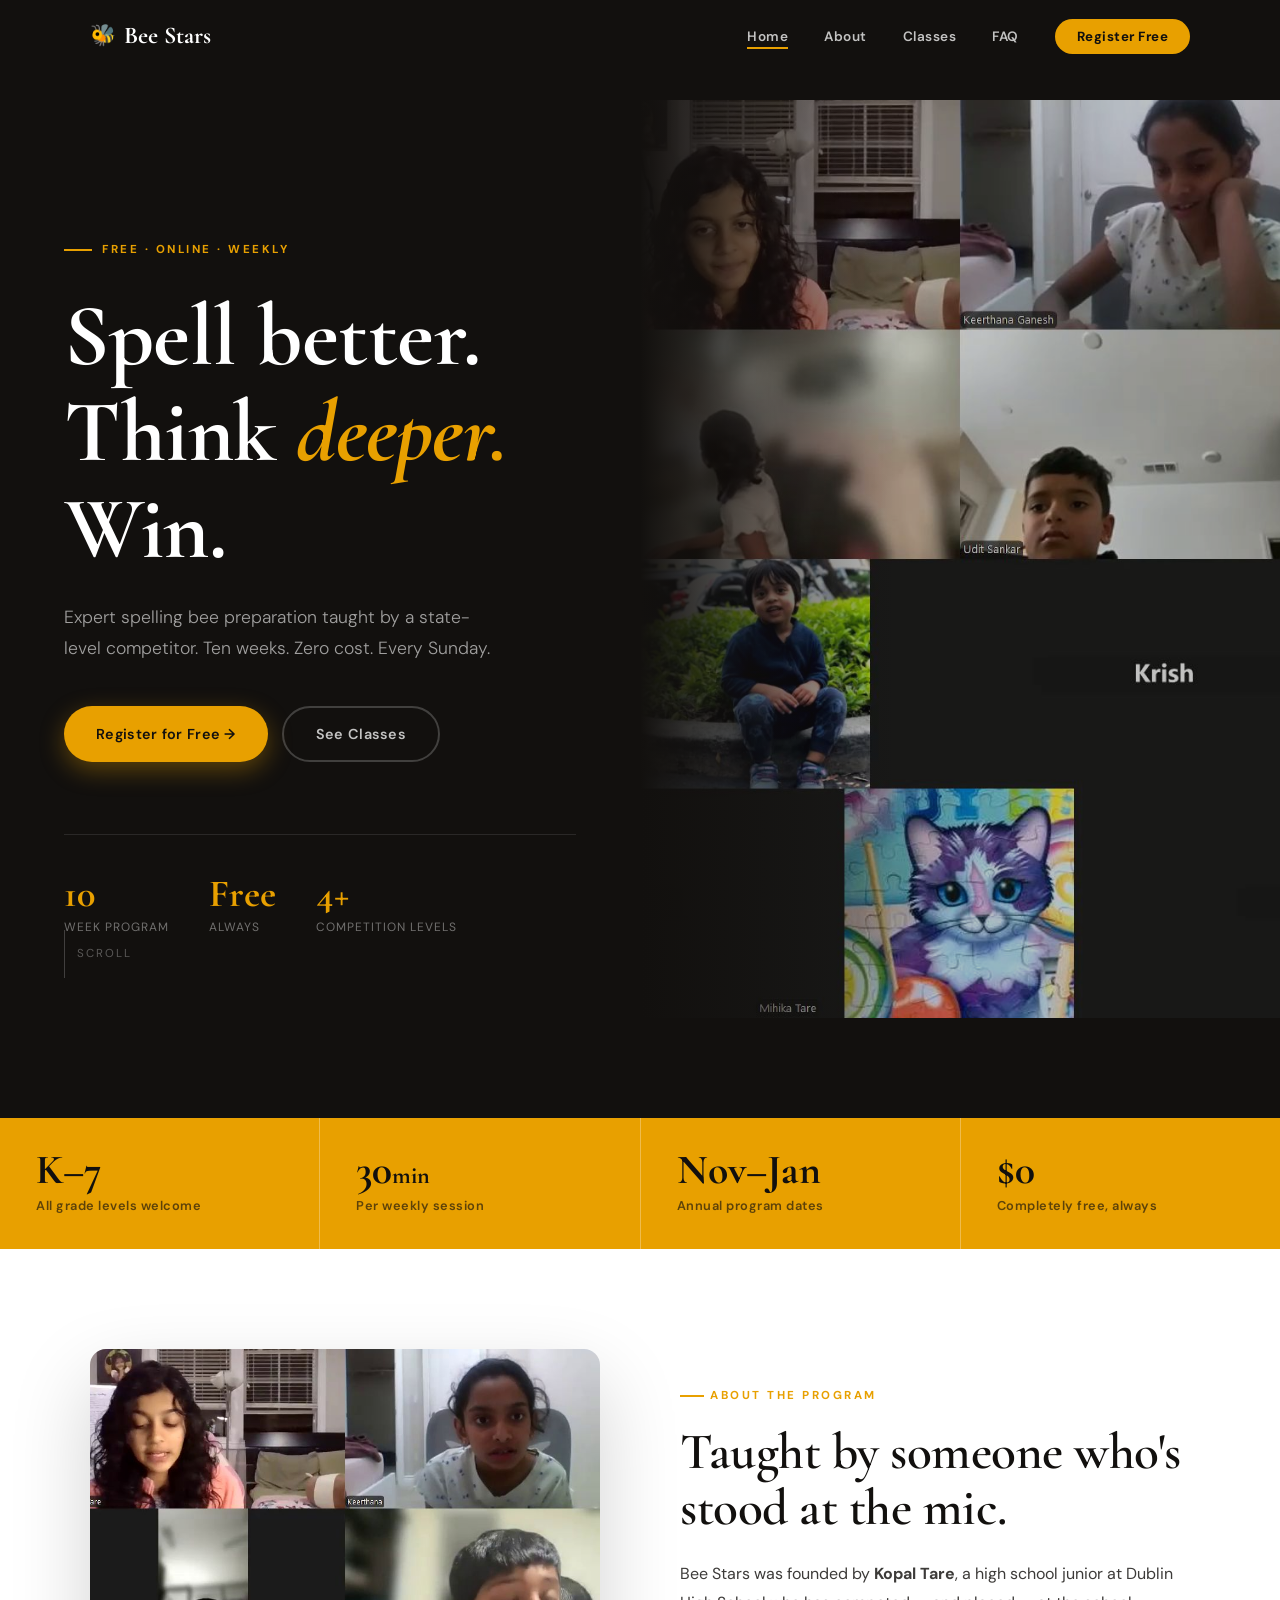
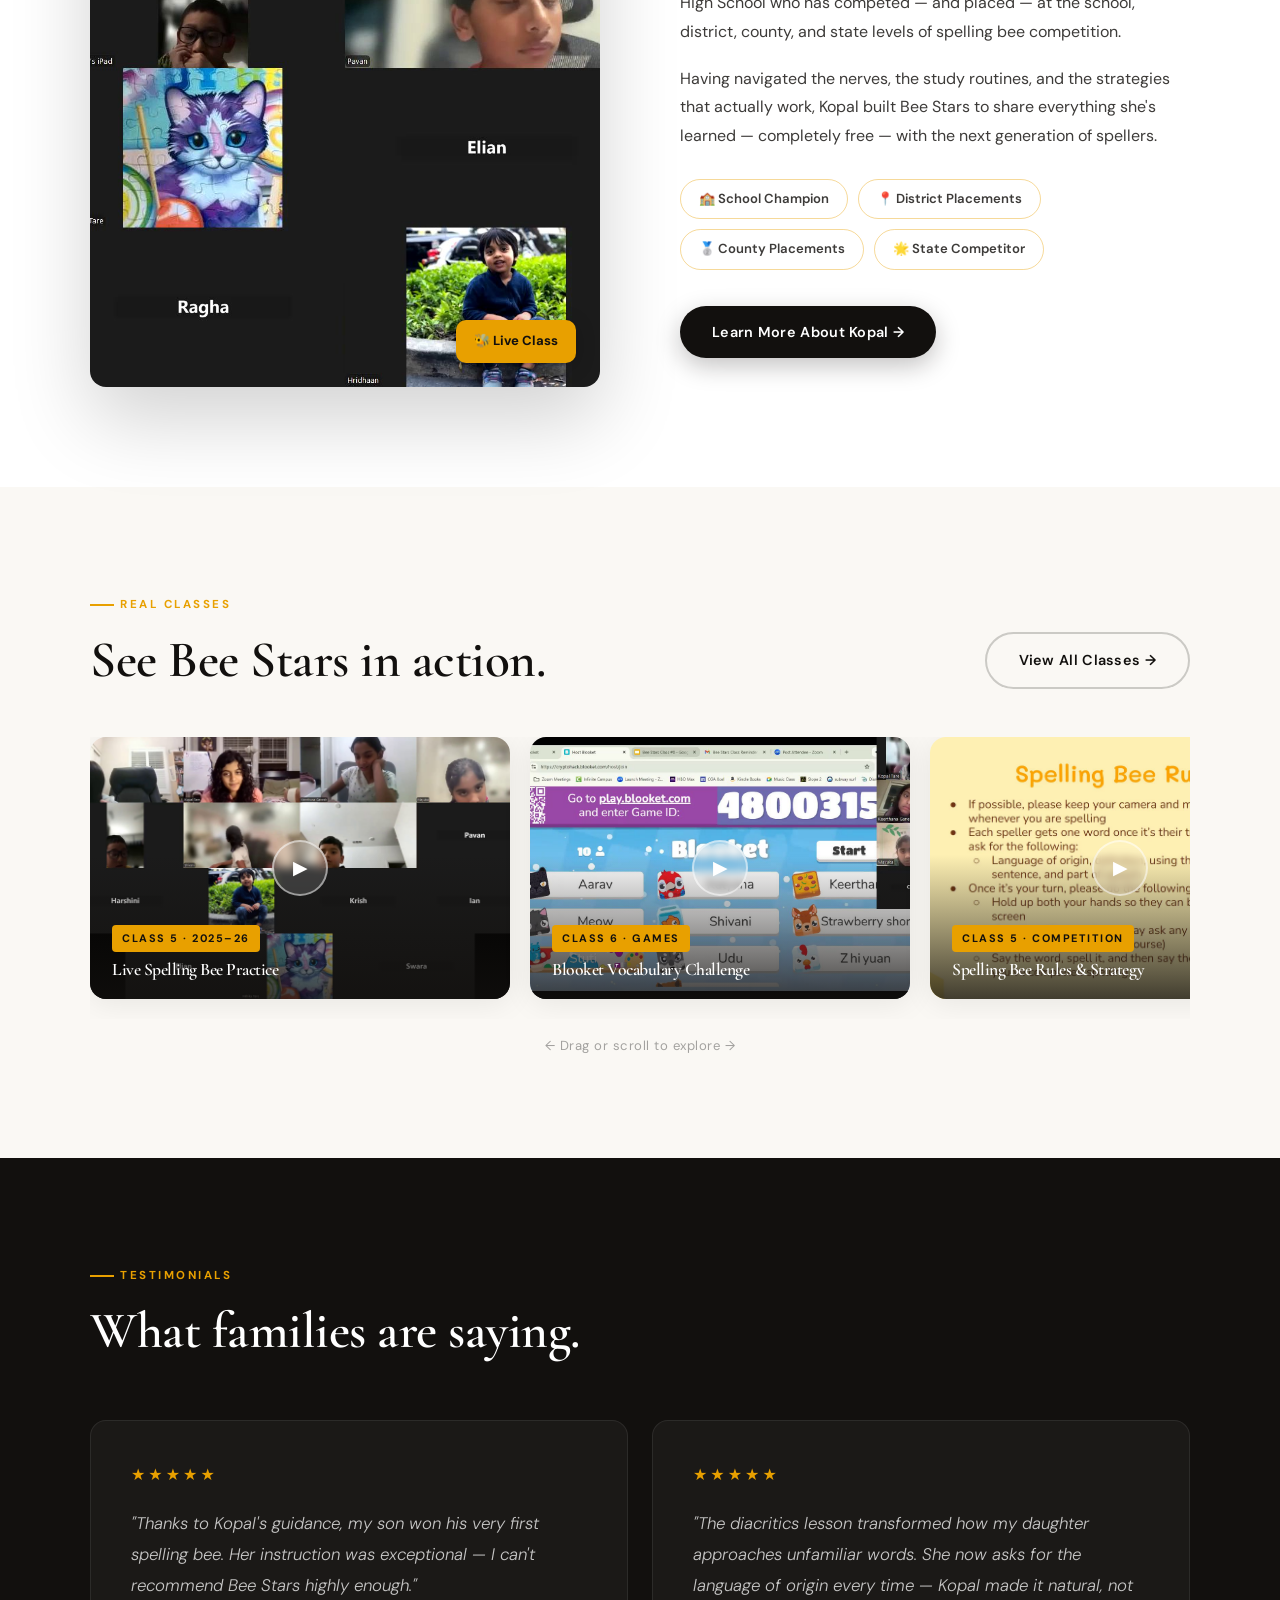
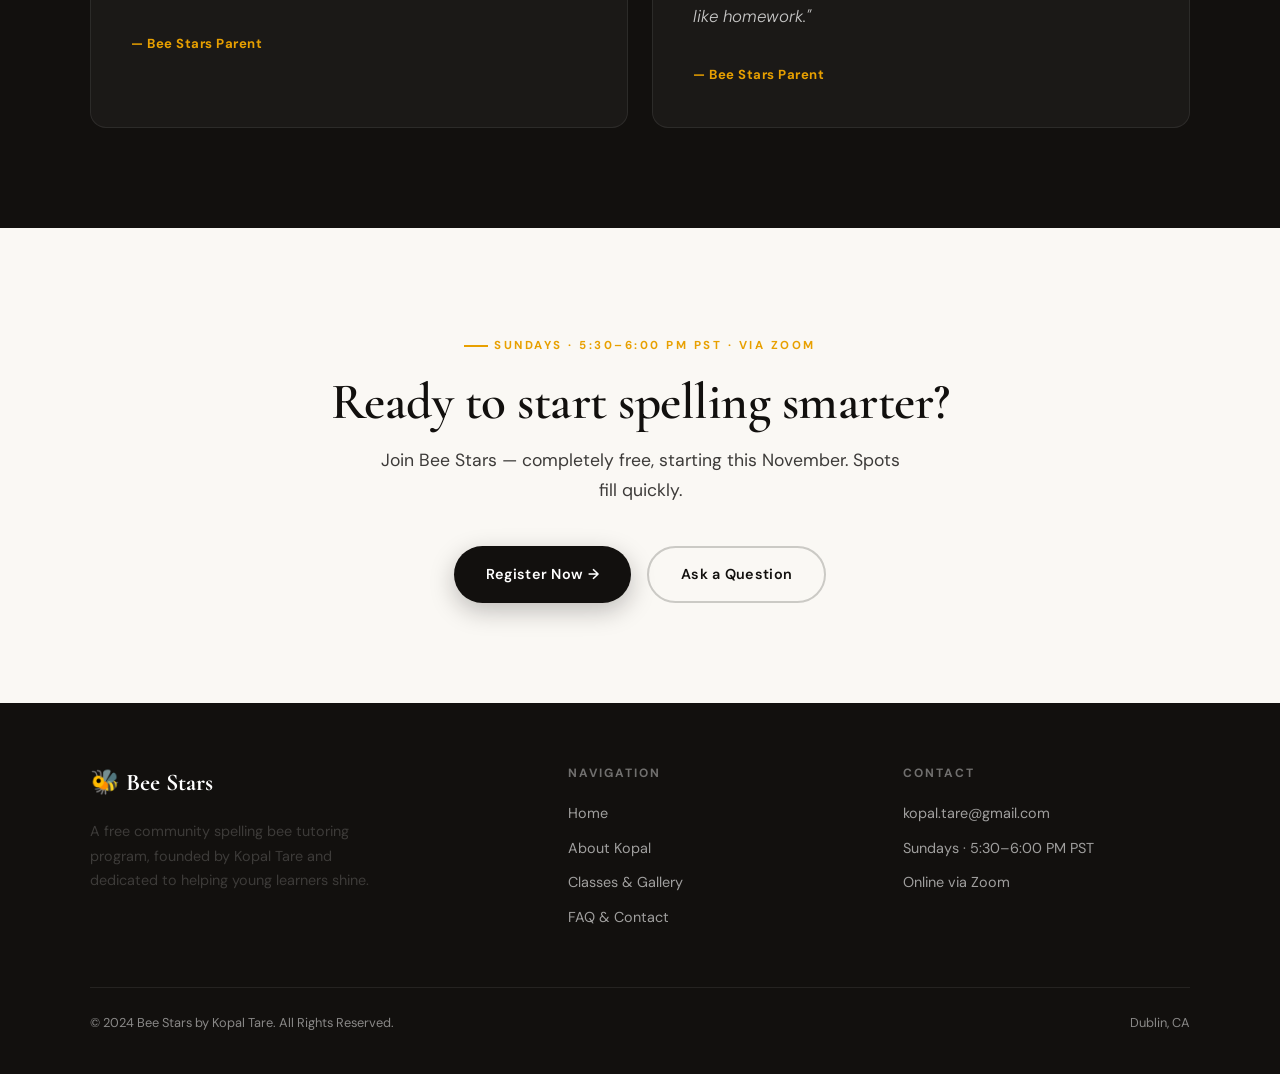
==== commit 1a8eba97: "Full redesign: 4-page professional site with video clips, photo gallery, dark editorial theme" ====
--- a/index.html
+++ b/index.html
@@ -1,878 +1,456 @@
 <!DOCTYPE html>
 <html lang="en">
 <head>
-  <meta charset="UTF-8" />
-  <meta name="viewport" content="width=device-width, initial-scale=1.0" />
-  <title>Bee Stars Spelling Tutoring</title>
-  <link rel="preconnect" href="https://fonts.googleapis.com" />
-  <link rel="preconnect" href="https://fonts.gstatic.com" crossorigin />
-  <link href="https://fonts.googleapis.com/css2?family=Playfair+Display:wght@600;700;800&family=Inter:wght@300;400;500;600&display=swap" rel="stylesheet" />
+  <meta charset="UTF-8"/>
+  <meta name="viewport" content="width=device-width,initial-scale=1"/>
+  <title>Bee Stars — Spelling Bee Tutoring</title>
+  <link rel="preconnect" href="https://fonts.googleapis.com"/>
+  <link rel="preconnect" href="https://fonts.gstatic.com" crossorigin/>
+  <link href="https://fonts.googleapis.com/css2?family=Cormorant+Garamond:wght@400;600;700&family=DM+Sans:wght@300;400;500;600;700&display=swap" rel="stylesheet"/>
+  <link rel="stylesheet" href="css/style.css"/>
   <style>
-    *, *::before, *::after { box-sizing: border-box; margin: 0; padding: 0; }
-
-    :root {
-      --yellow:      #F5C518;
-      --yellow-dark: #D4A017;
-      --yellow-mid:  #F9D94E;
-      --yellow-soft: #FFF8DC;
-      --yellow-pale: #FFFBEE;
-      --amber:       #E8A000;
-      --dark:        #1A1200;
-      --brown:       #4A2C00;
-      --gray:        #6B5B2E;
-      --white:       #FFFFFF;
-    }
-
-    html { scroll-behavior: smooth; }
-    body { font-family: 'Inter', sans-serif; color: var(--dark); background: var(--white); line-height: 1.7; overflow-x: hidden; }
-
-    /* ── SCROLL ANIMATIONS ── */
-    .reveal {
-      opacity: 0;
-      transform: translateY(40px);
-      transition: opacity 0.7s ease, transform 0.7s ease;
-    }
-    .reveal.visible {
-      opacity: 1;
-      transform: translateY(0);
-    }
-    .reveal-left  { opacity: 0; transform: translateX(-40px); transition: opacity 0.7s ease, transform 0.7s ease; }
-    .reveal-right { opacity: 0; transform: translateX(40px);  transition: opacity 0.7s ease, transform 0.7s ease; }
-    .reveal-left.visible, .reveal-right.visible { opacity: 1; transform: translateX(0); }
-    .delay-1 { transition-delay: 0.1s; }
-    .delay-2 { transition-delay: 0.2s; }
-    .delay-3 { transition-delay: 0.3s; }
-    .delay-4 { transition-delay: 0.4s; }
-    .delay-5 { transition-delay: 0.5s; }
-
-    /* ── NAV ── */
-    nav {
-      position: fixed; top: 0; left: 0; right: 0; z-index: 200;
-      display: flex; align-items: center; justify-content: space-between;
-      padding: 18px 60px;
-      background: rgba(255, 248, 220, 0.92);
-      backdrop-filter: blur(12px);
-      border-bottom: 2px solid rgba(245,197,24,0.3);
-      transition: padding 0.3s, box-shadow 0.3s;
-    }
-    nav.scrolled { padding: 12px 60px; box-shadow: 0 4px 30px rgba(0,0,0,0.08); }
-    .nav-logo {
-      font-family: 'Playfair Display', serif;
-      font-size: 1.5rem; font-weight: 800;
-      color: var(--brown); text-decoration: none;
-      display: flex; align-items: center; gap: 8px;
-    }
-    .nav-logo .bee { font-size: 1.6rem; }
-    .nav-links { display: flex; gap: 32px; list-style: none; }
-    .nav-links a {
-      text-decoration: none; color: var(--brown);
-      font-size: 0.85rem; font-weight: 600;
-      letter-spacing: 0.8px; text-transform: uppercase;
-      padding-bottom: 2px;
-      border-bottom: 2px solid transparent;
-      transition: border-color 0.2s, color 0.2s;
-    }
-    .nav-links a:hover { border-color: var(--amber); color: var(--amber); }
-    .nav-cta {
-      background: var(--yellow) !important;
-      color: var(--dark) !important;
-      padding: 10px 24px !important;
-      border-radius: 50px !important;
-      border-bottom: none !important;
-      font-weight: 700 !important;
-      transition: background 0.2s, transform 0.15s !important;
-      box-shadow: 0 4px 15px rgba(245,197,24,0.4);
-    }
-    .nav-cta:hover { background: var(--amber) !important; transform: translateY(-2px); }
-
     /* ── HERO ── */
     #hero {
       min-height: 100vh;
-      background: linear-gradient(160deg, #FFF3A3 0%, #FFE44D 40%, #F5C518 100%);
+      display: grid; grid-template-columns: 1fr 1fr;
+      background: var(--ink);
+      position: relative; overflow: hidden;
+    }
+    .hero-left {
+      display: flex; flex-direction: column; justify-content: center;
+      padding: 140px 64px 80px;
+      position: relative; z-index: 2;
+    }
+    .hero-eyebrow {
+      display: inline-flex; align-items: center; gap: 10px;
+      font-size: 0.72rem; font-weight: 700; letter-spacing: 2.5px;
+      text-transform: uppercase; color: var(--amber);
+      margin-bottom: 28px;
+    }
+    .hero-eyebrow span { display: block; width: 28px; height: 1.5px; background: var(--amber); }
+    .hero-left h1 { color: var(--white); margin-bottom: 24px; }
+    .hero-left h1 em { font-style: italic; color: var(--amber); }
+    .hero-left p {
+      font-size: 1.1rem; color: rgba(255,255,255,0.6);
+      max-width: 440px; margin-bottom: 42px; font-weight: 300; line-height: 1.75;
+    }
+    .hero-btns { display: flex; gap: 14px; flex-wrap: wrap; }
+    .hero-stats {
+      display: flex; gap: 40px; margin-top: 72px;
+      padding-top: 40px; border-top: 1px solid rgba(255,255,255,0.1);
+    }
+    .stat-num {
+      font-family: var(--font-head);
+      font-size: 2.4rem; font-weight: 700;
+      color: var(--amber); display: block; line-height: 1;
+    }
+    .stat-lbl { font-size: 0.75rem; color: rgba(255,255,255,0.4); letter-spacing: 1px; text-transform: uppercase; margin-top: 4px; display: block; }
+
+    .hero-right {
+      position: relative; overflow: hidden;
+    }
+    .hero-right img {
+      width: 100%; height: 100%; object-fit: cover;
+      opacity: 0.75;
+      transition: transform 8s ease;
+    }
+    .hero-right:hover img { transform: scale(1.04); }
+    .hero-right::before {
+      content:''; position: absolute; inset: 0; z-index: 1;
+      background: linear-gradient(to right, var(--ink) 0%, transparent 40%);
+    }
+    .hero-scroll {
+      position: absolute; bottom: 40px; left: 64px; z-index: 3;
+      display: flex; align-items: center; gap: 12px;
+      font-size: 0.72rem; letter-spacing: 2px; text-transform: uppercase;
+      color: rgba(255,255,255,0.3);
+    }
+    .hero-scroll::before {
+      content:''; display: block; width: 1px; height: 48px;
+      background: rgba(255,255,255,0.2); animation: scrollLine 2s ease-in-out infinite;
+    }
+    @keyframes scrollLine { 0%,100%{height:48px;opacity:0.3} 50%{height:64px;opacity:0.7} }
+
+    @media(max-width:900px){
+      #hero { grid-template-columns: 1fr; min-height: auto; }
+      .hero-left { padding: 120px 24px 60px; }
+      .hero-right { height: 50vw; min-height: 260px; }
+      .hero-right::before { background: linear-gradient(to top, var(--ink) 0%, transparent 50%); }
+      .hero-stats { gap: 24px; flex-wrap: wrap; }
+      .hero-scroll { display: none; }
+    }
+
+    /* ── INTRO STRIP ── */
+    .intro-strip {
+      background: var(--amber);
+      padding: 0;
+      overflow: hidden;
+    }
+    .strip-inner {
+      display: flex; align-items: stretch;
+    }
+    .strip-item {
+      flex: 1; padding: 32px 36px;
+      border-right: 1px solid rgba(255,255,255,0.3);
+      transition: background var(--transition);
+    }
+    .strip-item:last-child { border-right: none; }
+    .strip-item:hover { background: rgba(0,0,0,0.06); }
+    .strip-num {
+      font-family: var(--font-head);
+      font-size: 2.6rem; font-weight: 700; line-height: 1;
+      color: var(--ink); display: block;
+    }
+    .strip-lbl { font-size: 0.8rem; font-weight: 600; color: rgba(18,16,14,0.65); letter-spacing: 0.5px; margin-top: 4px; }
+    @media(max-width:600px){ .strip-inner { flex-wrap: wrap; } .strip-item { flex: 1 1 50%; border-bottom: 1px solid rgba(255,255,255,0.3); } }
+
+    /* ── ABOUT PREVIEW ── */
+    #about-preview { background: var(--white); }
+    .about-grid {
+      display: grid; grid-template-columns: 1fr 1fr; gap: 80px; align-items: center;
+    }
+    .about-img {
+      position: relative; border-radius: var(--radius); overflow: hidden;
+      aspect-ratio: 4/5; box-shadow: 0 32px 80px rgba(0,0,0,0.18);
+    }
+    .about-img img { width: 100%; height: 100%; object-fit: cover; display: block; transition: transform 0.6s ease; }
+    .about-img:hover img { transform: scale(1.04); }
+    .about-img-badge {
+      position: absolute; bottom: 24px; right: 24px;
+      background: var(--amber); color: var(--ink);
+      font-size: 0.82rem; font-weight: 700;
+      padding: 10px 18px; border-radius: 10px;
+      box-shadow: 0 4px 20px rgba(0,0,0,0.2);
+    }
+    .about-text { }
+    .about-text h2 { margin-bottom: 24px; }
+    .about-text p { margin-bottom: 18px; line-height: 1.8; }
+    .cred-grid { display: flex; flex-wrap: wrap; gap: 10px; margin: 28px 0 36px; }
+    .cred-chip {
+      font-size: 0.82rem; font-weight: 600;
+      padding: 8px 18px; border-radius: 50px;
+      border: 1.5px solid rgba(232,160,0,0.4);
+      color: var(--ink-soft);
+      transition: border-color var(--transition), background var(--transition);
+    }
+    .cred-chip:hover { border-color: var(--amber); background: rgba(232,160,0,0.07); }
+    @media(max-width:900px) { .about-grid { grid-template-columns: 1fr; gap: 40px; } }
+
+    /* ── GALLERY PREVIEW ── */
+    #gallery-preview { background: var(--cream); }
+    .gallery-header { display: flex; justify-content: space-between; align-items: flex-end; margin-bottom: 48px; }
+    .h-scroll {
+      display: flex; gap: 20px;
+      overflow-x: auto; padding-bottom: 20px;
+      scroll-snap-type: x mandatory;
+      cursor: grab;
+      scrollbar-width: thin; scrollbar-color: var(--amber) transparent;
+    }
+    .h-scroll.dragging { cursor: grabbing; }
+    .h-scroll::-webkit-scrollbar { height: 4px; }
+    .h-scroll::-webkit-scrollbar-track { background: transparent; }
+    .h-scroll::-webkit-scrollbar-thumb { background: var(--amber); border-radius: 99px; }
+    .gallery-card {
+      flex: 0 0 380px; scroll-snap-align: start;
+      border-radius: var(--radius); overflow: hidden;
+      position: relative; aspect-ratio: 16/10;
+      box-shadow: var(--shadow);
+      transition: transform var(--transition), box-shadow var(--transition);
+    }
+    .gallery-card:hover { transform: translateY(-6px); box-shadow: 0 20px 60px rgba(0,0,0,0.15); }
+    .gallery-card img, .gallery-card video { width: 100%; height: 100%; object-fit: cover; display: block; }
+    .card-overlay {
+      position: absolute; inset: 0;
+      background: linear-gradient(to top, rgba(18,16,14,0.8) 0%, transparent 55%);
+    }
+    .card-text {
+      position: absolute; bottom: 20px; left: 22px; right: 22px;
+      color: var(--white);
+    }
+    .card-text .tag {
+      display: inline-block; background: var(--amber); color: var(--ink);
+      font-size: 0.68rem; font-weight: 700; letter-spacing: 1.5px; text-transform: uppercase;
+      padding: 4px 10px; border-radius: 4px; margin-bottom: 8px;
+    }
+    .card-text h4 { font-family: var(--font-head); font-size: 1.1rem; font-weight: 600; }
+    .play-btn {
+      position: absolute; top: 50%; left: 50%; transform: translate(-50%,-50%);
+      width: 56px; height: 56px; border-radius: 50%;
+      background: rgba(255,255,255,0.15); border: 2px solid rgba(255,255,255,0.5);
       display: flex; align-items: center; justify-content: center;
-      text-align: center; padding: 140px 40px 80px;
-      position: relative; overflow: hidden;
-    }
-    .hero-honeycomb {
-      position: absolute; inset: 0; pointer-events: none;
-      background-image: url("data:image/svg+xml,%3Csvg xmlns='http://www.w3.org/2000/svg' width='56' height='100'%3E%3Cpath d='M28 66L0 50V18L28 2l28 16v32L28 66zM28 2v64M0 18l56 32M56 18L0 50' fill='none' stroke='%23E8A000' stroke-opacity='0.18' stroke-width='1'/%3E%3C/svg%3E");
-      opacity: 0.6;
-    }
-    .hero-content { position: relative; z-index: 1; max-width: 820px; }
-    .hero-badge {
-      display: inline-flex; align-items: center; gap: 8px;
-      background: rgba(255,255,255,0.6);
-      color: var(--brown);
-      font-size: 0.78rem; font-weight: 700;
-      letter-spacing: 1.5px; text-transform: uppercase;
-      padding: 8px 22px; border-radius: 100px;
-      border: 1px solid rgba(255,255,255,0.8);
-      margin-bottom: 30px;
-      backdrop-filter: blur(6px);
-    }
-    .hero-content h1 {
-      font-family: 'Playfair Display', serif;
-      font-size: clamp(3.2rem, 8vw, 6rem);
-      font-weight: 800; color: var(--dark);
-      line-height: 1.05; letter-spacing: -2px;
-      margin-bottom: 24px;
-    }
-    .hero-content h1 em { font-style: normal; color: var(--brown); }
-    .hero-content p {
-      font-size: 1.2rem; color: var(--brown);
-      max-width: 560px; margin: 0 auto 44px;
-      font-weight: 400; opacity: 0.85;
-    }
-    .hero-buttons { display: flex; gap: 14px; justify-content: center; flex-wrap: wrap; }
-    .btn-primary {
-      background: var(--dark); color: var(--yellow);
-      padding: 17px 40px; border-radius: 50px;
-      font-weight: 700; font-size: 0.95rem;
-      text-decoration: none; letter-spacing: 0.5px;
-      transition: transform 0.2s, box-shadow 0.2s;
-      box-shadow: 0 8px 25px rgba(0,0,0,0.25);
-    }
-    .btn-primary:hover { transform: translateY(-3px); box-shadow: 0 14px 35px rgba(0,0,0,0.3); }
-    .btn-secondary {
-      background: rgba(255,255,255,0.7);
-      color: var(--dark);
-      padding: 17px 40px; border-radius: 50px;
-      font-weight: 600; font-size: 0.95rem;
-      text-decoration: none; letter-spacing: 0.3px;
-      border: 2px solid rgba(255,255,255,0.9);
-      backdrop-filter: blur(6px);
-      transition: transform 0.2s, background 0.2s;
-    }
-    .btn-secondary:hover { transform: translateY(-3px); background: rgba(255,255,255,0.9); }
-    .hero-stats {
-      display: flex; justify-content: center; gap: 50px;
-      margin-top: 70px; padding-top: 40px;
-      border-top: 1px solid rgba(0,0,0,0.1);
-    }
-    .hero-stat .num {
-      font-family: 'Playfair Display', serif;
-      font-size: 2.5rem; font-weight: 800;
-      color: var(--dark); display: block; line-height: 1;
-    }
-    .hero-stat .lbl {
-      font-size: 0.75rem; font-weight: 600;
-      color: var(--brown); text-transform: uppercase; letter-spacing: 1px;
-    }
-
-    /* ── SECTIONS ── */
-    section { padding: 100px 40px; }
-    .inner { max-width: 1100px; margin: 0 auto; }
-    .tag {
-      display: inline-block;
-      background: var(--yellow);
-      color: var(--dark);
-      font-size: 0.7rem; font-weight: 700;
-      letter-spacing: 2px; text-transform: uppercase;
-      padding: 6px 16px; border-radius: 100px;
-      margin-bottom: 16px;
-    }
-    .section-title {
-      font-family: 'Playfair Display', serif;
-      font-size: clamp(2rem, 4vw, 3rem);
-      font-weight: 800; color: var(--dark);
-      line-height: 1.1; letter-spacing: -1px;
-      margin-bottom: 16px;
-    }
-    .section-sub { font-size: 1.05rem; color: var(--gray); font-weight: 300; max-width: 560px; }
-
-    /* ── ABOUT ── */
-    #about { background: var(--white); }
-    .about-grid {
-      display: grid; grid-template-columns: 1fr 1fr;
-      gap: 70px; align-items: center; margin-top: 60px;
-    }
-    .about-text p { font-size: 1.05rem; color: #555; margin-bottom: 18px; font-weight: 300; }
-    .creds { display: flex; flex-wrap: wrap; gap: 10px; margin-top: 28px; }
-    .cred {
-      background: var(--yellow-soft);
-      border: 1.5px solid var(--yellow);
-      color: var(--brown); font-size: 0.8rem; font-weight: 600;
-      padding: 8px 18px; border-radius: 100px;
-      transition: background 0.2s, transform 0.15s;
-    }
-    .cred:hover { background: var(--yellow); transform: translateY(-2px); }
-    .about-photo-card {
-      position: relative; border-radius: 24px; overflow: hidden;
-      box-shadow: 0 20px 60px rgba(0,0,0,0.15);
-      aspect-ratio: 4/3;
-    }
-    .about-photo-card img { width: 100%; height: 100%; object-fit: cover; }
-    .photo-badge {
-      position: absolute; bottom: 20px; left: 20px;
-      background: var(--yellow);
-      padding: 10px 18px; border-radius: 12px;
-      font-size: 0.82rem; font-weight: 700; color: var(--dark);
-      box-shadow: 0 4px 15px rgba(0,0,0,0.2);
-    }
-
-    /* ── GALLERY ── */
-    #gallery { background: var(--yellow-pale); }
-    .gallery-intro { max-width: 600px; margin-bottom: 50px; }
-    .gallery-slider { position: relative; overflow: hidden; border-radius: 20px; }
-    .slides-track {
-      display: flex; transition: transform 0.5s cubic-bezier(0.4,0,0.2,1);
-    }
-    .slide {
-      min-width: 100%; position: relative;
-      aspect-ratio: 16/9; overflow: hidden; border-radius: 20px;
-    }
-    .slide img { width: 100%; height: 100%; object-fit: cover; display: block; }
-    .slide-caption {
-      position: absolute; bottom: 0; left: 0; right: 0;
-      background: linear-gradient(transparent, rgba(26,18,0,0.85));
-      padding: 40px 30px 24px;
-      color: var(--white);
-    }
-    .slide-caption h3 { font-family: 'Playfair Display', serif; font-size: 1.3rem; margin-bottom: 4px; }
-    .slide-caption p { font-size: 0.88rem; opacity: 0.8; }
-    .slider-btn {
-      position: absolute; top: 50%; transform: translateY(-50%);
-      width: 48px; height: 48px; border-radius: 50%;
-      background: var(--yellow); border: none; cursor: pointer;
-      font-size: 1.2rem; display: flex; align-items: center; justify-content: center;
-      box-shadow: 0 4px 20px rgba(0,0,0,0.2);
-      transition: background 0.2s, transform 0.15s; z-index: 10;
-    }
-    .slider-btn:hover { background: var(--amber); transform: translateY(-50%) scale(1.1); }
-    .slider-btn.prev { left: 16px; }
-    .slider-btn.next { right: 16px; }
-    .slider-dots {
-      display: flex; justify-content: center; gap: 8px; margin-top: 20px;
-    }
-    .dot {
-      width: 10px; height: 10px; border-radius: 50%;
-      background: var(--yellow-mid); cursor: pointer;
-      transition: background 0.2s, transform 0.2s;
-    }
-    .dot.active { background: var(--amber); transform: scale(1.3); }
-    .gallery-grid {
-      display: grid; grid-template-columns: repeat(3, 1fr);
-      gap: 16px; margin-top: 24px;
-    }
-    .gallery-thumb {
-      border-radius: 12px; overflow: hidden;
-      aspect-ratio: 4/3; cursor: pointer;
-      transition: transform 0.25s, box-shadow 0.25s;
-      border: 3px solid transparent;
-    }
-    .gallery-thumb:hover { transform: scale(1.04); box-shadow: 0 10px 30px rgba(0,0,0,0.15); border-color: var(--yellow); }
-    .gallery-thumb.active { border-color: var(--amber); }
-    .gallery-thumb img { width: 100%; height: 100%; object-fit: cover; }
-
-    /* ── HOW IT WORKS ── */
-    #how { background: var(--white); }
-    .how-grid { display: grid; grid-template-columns: repeat(3,1fr); gap: 24px; margin-top: 60px; }
-    .how-card {
-      background: var(--yellow-soft);
-      border: 2px solid var(--yellow);
-      border-radius: 20px; padding: 40px 32px;
-      transition: transform 0.2s, box-shadow 0.2s, background 0.2s;
-      cursor: default;
-    }
-    .how-card:hover { transform: translateY(-6px); box-shadow: 0 20px 50px rgba(245,197,24,0.3); background: var(--yellow-mid); }
-    .step-num {
-      font-family: 'Playfair Display', serif;
-      font-size: 3rem; font-weight: 800; color: var(--yellow-dark);
-      line-height: 1; margin-bottom: 16px; opacity: 0.4;
-    }
-    .how-card h3 { font-family: 'Playfair Display', serif; font-size: 1.3rem; font-weight: 700; margin-bottom: 10px; color: var(--dark); }
-    .how-card p { font-size: 0.95rem; color: var(--gray); font-weight: 300; }
-
-    /* ── CURRICULUM ── */
-    #curriculum { background: var(--yellow-pale); }
-    .curr-grid { display: grid; grid-template-columns: repeat(2,1fr); gap: 18px; margin-top: 60px; }
-    .curr-item {
-      background: var(--white); border: 2px solid transparent;
-      border-radius: 16px; padding: 28px;
-      display: flex; gap: 20px; align-items: flex-start;
-      transition: border-color 0.2s, transform 0.2s, box-shadow 0.2s;
-      cursor: default;
-    }
-    .curr-item:hover { border-color: var(--yellow); transform: translateY(-3px); box-shadow: 0 12px 40px rgba(245,197,24,0.2); }
-    .curr-num { font-family: 'Playfair Display', serif; font-size: 2rem; font-weight: 800; color: var(--yellow); line-height:1; flex-shrink:0; min-width:40px; }
-    .curr-text h4 { font-size: 1rem; font-weight: 700; color: var(--dark); margin-bottom: 6px; }
-    .curr-text p  { font-size: 0.9rem; color: var(--gray); font-weight: 300; }
+      color: var(--white); font-size: 1.2rem;
+      cursor: pointer; transition: background var(--transition), transform var(--transition);
+      backdrop-filter: blur(4px);
+    }
+    .play-btn:hover { background: var(--amber); border-color: var(--amber); transform: translate(-50%,-50%) scale(1.1); }
 
     /* ── TESTIMONIALS ── */
-    #testimonials { background: var(--dark); }
-    #testimonials .tag { background: var(--yellow); }
-    #testimonials .section-title { color: var(--yellow); }
-    .testi-grid { display: grid; grid-template-columns: repeat(2,1fr); gap: 24px; margin-top: 60px; }
+    #testimonials { background: var(--ink); }
+    #testimonials .label { color: var(--amber); }
+    #testimonials h2 { color: var(--white); margin-bottom: 60px; }
+    .testi-grid { display: grid; grid-template-columns: repeat(2,1fr); gap: 24px; }
     .testi-card {
-      background: rgba(245,197,24,0.06);
-      border: 1px solid rgba(245,197,24,0.2);
-      border-radius: 20px; padding: 40px;
-      transition: border-color 0.2s, transform 0.2s;
-    }
-    .testi-card:hover { border-color: var(--yellow); transform: translateY(-4px); }
-    .stars { color: var(--yellow); font-size: 1.1rem; letter-spacing: 3px; margin-bottom: 18px; }
-    .testi-card blockquote { font-size: 1rem; color: rgba(255,255,255,0.8); font-style: italic; font-weight: 300; line-height: 1.8; margin-bottom: 24px; }
-    .testi-author { font-size: 0.82rem; color: var(--yellow); font-weight: 700; letter-spacing: 0.5px; }
-
-    /* ── NEWS ── */
-    #news { background: var(--yellow-soft); }
-    .news-list { margin-top: 50px; }
-    .news-item {
-      display: flex; align-items: center; gap: 20px;
-      padding: 26px 24px; border-radius: 14px;
-      border: 2px solid transparent; margin-bottom: 12px;
-      background: var(--white);
-      transition: border-color 0.2s, transform 0.2s, box-shadow 0.2s;
-      cursor: default;
-    }
-    .news-item:hover { border-color: var(--yellow); transform: translateX(6px); box-shadow: 0 8px 30px rgba(245,197,24,0.2); }
-    .news-dot { width: 10px; height: 10px; border-radius: 50%; background: var(--yellow); flex-shrink:0; }
-    .news-title { font-size: 1rem; font-weight: 500; color: var(--dark); flex: 1; }
-    .news-arrow { color: var(--amber); font-size: 1.2rem; flex-shrink:0; transition: transform 0.2s; }
-    .news-item:hover .news-arrow { transform: translateX(4px); }
-
-    /* ── FAQ ── */
-    #faq { background: var(--white); }
-    .faq-list { margin-top: 60px; max-width: 820px; }
-    .faq-item {
-      border: 2px solid var(--yellow-mid);
-      border-radius: 14px; margin-bottom: 12px;
-      overflow: hidden; transition: border-color 0.2s;
-    }
-    .faq-item.open { border-color: var(--yellow); }
-    .faq-q {
-      display: flex; justify-content: space-between; align-items: center;
-      padding: 22px 26px; cursor: pointer;
-      font-size: 1rem; font-weight: 600; color: var(--dark);
-      user-select: none;
-      transition: background 0.2s;
-    }
-    .faq-q:hover { background: var(--yellow-soft); }
-    .faq-icon {
-      width: 28px; height: 28px; border-radius: 50%;
-      background: var(--yellow); display: flex; align-items: center; justify-content: center;
-      font-size: 1.1rem; font-weight: 300; flex-shrink: 0;
-      transition: transform 0.3s, background 0.2s;
-    }
-    .faq-item.open .faq-icon { transform: rotate(45deg); background: var(--amber); }
-    .faq-a {
-      max-height: 0; overflow: hidden;
-      transition: max-height 0.4s ease, padding 0.3s ease;
-      padding: 0 26px;
-      font-size: 0.95rem; color: var(--gray); font-weight: 300; line-height: 1.75;
-    }
-    .faq-item.open .faq-a { max-height: 300px; padding: 0 26px 22px; }
-
-    /* ── CONTACT ── */
-    #contact { background: var(--yellow); }
-    .contact-grid { display: grid; grid-template-columns: 1fr 1.3fr; gap: 70px; margin-top: 60px; align-items: start; }
-    .contact-info h3 { font-family: 'Playfair Display', serif; font-size: 1.8rem; font-weight: 800; color: var(--dark); margin-bottom: 16px; }
-    .contact-info p { font-size: 1rem; color: var(--brown); font-weight: 300; margin-bottom: 28px; }
-    .contact-email { display: inline-flex; align-items: center; gap: 10px; color: var(--dark); font-weight: 700; font-size: 1rem; text-decoration: none; border-bottom: 2px solid var(--dark); padding-bottom: 2px; transition: opacity 0.2s; }
-    .contact-email:hover { opacity: 0.7; }
-    .contact-form { background: var(--white); padding: 40px; border-radius: 20px; box-shadow: 0 20px 60px rgba(0,0,0,0.12); }
-    .form-row { display: grid; grid-template-columns: 1fr 1fr; gap: 14px; }
-    .fg { display: flex; flex-direction: column; gap: 6px; margin-bottom: 14px; }
-    .fg label { font-size: 0.75rem; font-weight: 700; letter-spacing: 1px; text-transform: uppercase; color: var(--gray); }
-    .fg input, .fg textarea {
-      background: var(--yellow-pale); border: 2px solid var(--yellow-mid);
-      border-radius: 10px; padding: 13px 16px;
-      color: var(--dark); font-size: 0.95rem; font-family: 'Inter', sans-serif;
-      outline: none; transition: border-color 0.2s;
-    }
-    .fg input:focus, .fg textarea:focus { border-color: var(--amber); }
-    .fg textarea { resize: vertical; min-height: 110px; }
-    .form-submit {
-      width: 100%;
-      background: var(--dark); color: var(--yellow);
-      border: none; padding: 16px; border-radius: 50px;
-      font-size: 1rem; font-weight: 700; cursor: pointer;
-      font-family: 'Inter', sans-serif;
-      transition: transform 0.15s, box-shadow 0.2s;
-      box-shadow: 0 6px 20px rgba(0,0,0,0.2);
-      margin-top: 4px;
-    }
-    .form-submit:hover { transform: translateY(-2px); box-shadow: 0 12px 30px rgba(0,0,0,0.25); }
-
-    /* ── LIGHTBOX ── */
-    .lightbox {
-      display: none; position: fixed; inset: 0; z-index: 1000;
-      background: rgba(0,0,0,0.9); align-items: center; justify-content: center;
-      padding: 40px;
-    }
-    .lightbox.open { display: flex; }
-    .lightbox img { max-width: 90vw; max-height: 85vh; border-radius: 12px; box-shadow: 0 0 60px rgba(0,0,0,0.5); }
-    .lightbox-close {
-      position: absolute; top: 20px; right: 28px;
-      color: var(--white); font-size: 2.5rem; cursor: pointer; line-height: 1;
-      transition: color 0.2s;
-    }
-    .lightbox-close:hover { color: var(--yellow); }
-
-    /* ── FOOTER ── */
-    footer {
-      background: var(--dark); padding: 30px 60px;
-      display: flex; justify-content: space-between; align-items: center;
-    }
-    .footer-logo { font-family: 'Playfair Display', serif; font-size: 1.2rem; font-weight: 800; color: var(--yellow); }
-    footer p { font-size: 0.8rem; color: rgba(255,255,255,0.35); }
-
-    /* ── RESPONSIVE ── */
-    @media (max-width: 900px) {
-      nav { padding: 14px 20px; }
-      .nav-links { display: none; }
-      .about-grid, .contact-grid, .testi-grid { grid-template-columns: 1fr; gap: 40px; }
-      .how-grid { grid-template-columns: 1fr; }
-      .curr-grid { grid-template-columns: 1fr; }
-      .gallery-grid { grid-template-columns: repeat(2,1fr); }
-      section { padding: 70px 20px; }
-      .hero-stats { gap: 28px; }
-      footer { flex-direction: column; gap: 12px; text-align: center; }
-      .form-row { grid-template-columns: 1fr; }
-    }
+      background: rgba(255,255,255,0.04);
+      border: 1px solid rgba(255,255,255,0.08);
+      border-radius: var(--radius); padding: 40px;
+      transition: border-color var(--transition), transform var(--transition);
+    }
+    .testi-card:hover { border-color: rgba(232,160,0,0.4); transform: translateY(-4px); }
+    .stars { color: var(--amber); font-size: 1rem; letter-spacing: 3px; margin-bottom: 20px; }
+    .testi-card blockquote { font-size: 1.05rem; color: rgba(255,255,255,0.75); font-weight: 300; line-height: 1.85; margin-bottom: 28px; font-style: italic; }
+    .testi-author { font-size: 0.82rem; color: var(--amber); font-weight: 700; letter-spacing: 0.5px; }
+    @media(max-width:768px) { .testi-grid { grid-template-columns: 1fr; } }
+
+    /* ── CTA BANNER ── */
+    #cta-banner {
+      background: var(--cream);
+      text-align: center; padding: 100px 40px;
+    }
+    #cta-banner h2 { margin-bottom: 16px; }
+    #cta-banner p { font-size: 1.1rem; margin-bottom: 40px; max-width: 540px; margin-left: auto; margin-right: auto; }
+    .cta-btns { display: flex; justify-content: center; gap: 16px; flex-wrap: wrap; }
   </style>
 </head>
 <body>
 
 <!-- NAV -->
-<nav id="navbar">
-  <a href="#" class="nav-logo"><span class="bee">🐝</span> Bee Stars</a>
-  <ul class="nav-links">
-    <li><a href="#about">About</a></li>
-    <li><a href="#gallery">Classes</a></li>
-    <li><a href="#curriculum">Curriculum</a></li>
-    <li><a href="#faq">FAQ</a></li>
-    <li><a href="#contact" class="nav-cta">Register Free</a></li>
-  </ul>
+<nav id="nav" class="dark-mode">
+  <div class="container nav-inner">
+    <a href="index.html" class="nav-logo"><span class="bee">🐝</span> Bee Stars</a>
+    <ul class="nav-links">
+      <li><a href="index.html">Home</a></li>
+      <li><a href="about.html">About</a></li>
+      <li><a href="classes.html">Classes</a></li>
+      <li><a href="contact.html">FAQ</a></li>
+      <li><a href="contact.html#register" class="nav-cta-btn">Register Free</a></li>
+    </ul>
+    <button class="nav-mobile-toggle" onclick="document.querySelector('.nav-links').style.display='flex'">
+      <svg width="24" height="24" viewBox="0 0 24 24" fill="none" stroke="white" stroke-width="2"><line x1="3" y1="6" x2="21" y2="6"/><line x1="3" y1="12" x2="21" y2="12"/><line x1="3" y1="18" x2="21" y2="18"/></svg>
+    </button>
+  </div>
 </nav>
 
 <!-- HERO -->
 <section id="hero">
-  <div class="hero-honeycomb"></div>
-  <div class="hero-content">
-    <div class="hero-badge">🏆 &nbsp; State-Level Spelling Bee Competitor &nbsp; • &nbsp; Free Program</div>
-    <h1>Master the<br /><em>Spelling Bee.</em></h1>
-    <p>Expert weekly tutoring in etymology, linguistics, and spelling strategy — taught by a student who's done it.</p>
-    <div class="hero-buttons">
-      <a href="#contact" class="btn-primary">Register for Free →</a>
-      <a href="#gallery" class="btn-secondary">See Real Classes</a>
+  <div class="hero-left">
+    <div class="hero-eyebrow"><span></span>Free · Online · Weekly</div>
+    <h1>Spell better.<br/>Think <em>deeper.</em><br/>Win.</h1>
+    <p>Expert spelling bee preparation taught by a state-level competitor. Ten weeks. Zero cost. Every Sunday.</p>
+    <div class="hero-btns">
+      <a href="contact.html#register" class="btn btn-amber">Register for Free &rarr;</a>
+      <a href="classes.html" class="btn btn-outline" style="color:rgba(255,255,255,0.75);border-color:rgba(255,255,255,0.2);">See Classes</a>
     </div>
     <div class="hero-stats">
-      <div class="hero-stat"><span class="num" data-target="10">0</span><span class="lbl">Week Program</span></div>
-      <div class="hero-stat"><span class="num">Free</span><span class="lbl">No Cost, Ever</span></div>
-      <div class="hero-stat"><span class="num" data-target="4">0</span><span class="lbl">Competition Levels</span></div>
-      <div class="hero-stat"><span class="num">K–7</span><span class="lbl">All Welcome</span></div>
-    </div>
+      <div>
+        <span class="stat-num" data-count="10" data-suffix="">0</span>
+        <span class="stat-lbl">Week Program</span>
+      </div>
+      <div>
+        <span class="stat-num">Free</span>
+        <span class="stat-lbl">Always</span>
+      </div>
+      <div>
+        <span class="stat-num" data-count="4" data-suffix="+">0+</span>
+        <span class="stat-lbl">Competition Levels</span>
+      </div>
+    </div>
+    <div class="hero-scroll">Scroll</div>
+  </div>
+  <div class="hero-right">
+    <img src="images/hero_class.jpg" alt="Kopal Tare teaching a Bee Stars class" />
   </div>
 </section>
 
-<!-- ABOUT -->
-<section id="about">
-  <div class="inner">
-    <div class="reveal">
-      <span class="tag">About Bee Stars</span>
-      <h2 class="section-title">Taught by a speller<br />who's been there.</h2>
-    </div>
+<!-- STATS STRIP -->
+<div class="intro-strip">
+  <div class="strip-inner">
+    <div class="strip-item reveal d1">
+      <span class="strip-num">K–7</span>
+      <div class="strip-lbl">All grade levels welcome</div>
+    </div>
+    <div class="strip-item reveal d2">
+      <span class="strip-num">30<small style="font-size:1.5rem">min</small></span>
+      <div class="strip-lbl">Per weekly session</div>
+    </div>
+    <div class="strip-item reveal d3">
+      <span class="strip-num">Nov–Jan</span>
+      <div class="strip-lbl">Annual program dates</div>
+    </div>
+    <div class="strip-item reveal d4">
+      <span class="strip-num">$0</span>
+      <div class="strip-lbl">Completely free, always</div>
+    </div>
+  </div>
+</div>
+
+<!-- ABOUT PREVIEW -->
+<section id="about-preview">
+  <div class="container">
     <div class="about-grid">
-      <div class="about-text reveal-left">
-        <p>Bee Stars is a free community spelling tutoring program founded by <strong>Kopal Tare</strong>, a junior at Dublin High School and a competitive speller with placements at the school, district, county, and <strong>state levels</strong>.</p>
-        <p>Through Bee Stars, Kopal brings firsthand competition experience directly to young students — offering structured lessons in the same strategies that shaped her own journey through spelling bees.</p>
-        <p>Sessions are held weekly on <strong>Sundays, 5:30–6:00 PM PST</strong> via Zoom, and run from November through January each year.</p>
-        <div class="creds">
-          <span class="cred">🏫 School Champion</span>
-          <span class="cred">📍 District Placements</span>
-          <span class="cred">🏅 County Placements</span>
-          <span class="cred">🌟 State Competitor</span>
-        </div>
-      </div>
-      <div class="reveal-right">
-        <div class="about-photo-card">
-          <img src="images/kopal_teaching.jpg" alt="Kopal teaching a Bee Stars class over Zoom" />
-          <div class="photo-badge">🐝 Live Zoom Session</div>
-        </div>
+      <div class="about-img reveal-l">
+        <img src="images/zoom_grid.jpg" alt="Bee Stars students in a live session" />
+        <div class="about-img-badge">🐝 Live Class</div>
+      </div>
+      <div class="about-text reveal-r">
+        <div class="label">About the Program</div>
+        <h2>Taught by someone who's stood at the mic.</h2>
+        <p>Bee Stars was founded by <strong>Kopal Tare</strong>, a high school junior at Dublin High School who has competed — and placed — at the school, district, county, and state levels of spelling bee competition.</p>
+        <p>Having navigated the nerves, the study routines, and the strategies that actually work, Kopal built Bee Stars to share everything she's learned — completely free — with the next generation of spellers.</p>
+        <div class="cred-grid">
+          <span class="cred-chip">🏫 School Champion</span>
+          <span class="cred-chip">📍 District Placements</span>
+          <span class="cred-chip">🥈 County Placements</span>
+          <span class="cred-chip">🌟 State Competitor</span>
+        </div>
+        <a href="about.html" class="btn btn-dark">Learn More About Kopal &rarr;</a>
       </div>
     </div>
   </div>
 </section>
 
-<!-- GALLERY -->
-<section id="gallery">
-  <div class="inner">
-    <div class="reveal">
-      <span class="tag">See It In Action</span>
-      <h2 class="section-title">Real classes.<br />Real students.</h2>
-      <p class="section-sub" style="margin-bottom:50px;">Actual screenshots from Bee Stars sessions — slides, activities, and live Zoom teaching.</p>
-    </div>
-    <div class="gallery-slider reveal">
-      <div class="slides-track" id="slidesTrack">
-        <div class="slide">
-          <img src="images/overview.jpg" alt="Bee Stars curriculum overview slide" />
-          <div class="slide-caption">
-            <h3>Program Overview</h3>
-            <p>Basics → Linguistics → Vocabulary → Competition — the four pillars of every Bee Stars session.</p>
-          </div>
-        </div>
-        <div class="slide">
-          <img src="images/diacritics_lesson.jpg" alt="Pronunciation with Diacritics lesson" />
-          <div class="slide-caption">
-            <h3>Pronunciation with Diacritics</h3>
-            <p>Students learn to read the International Phonetic Alphabet to decode unfamiliar words confidently.</p>
-          </div>
-        </div>
-        <div class="slide">
-          <img src="images/diacritics_pronunciation.jpg" alt="Diacritics and pronunciation slide" />
-          <div class="slide-caption">
-            <h3>Long Vowels, Schwa & Umlaut</h3>
-            <p>Breaking down the most common diacritical marks used in official spelling bee dictionaries.</p>
-          </div>
-        </div>
-        <div class="slide">
-          <img src="images/students_class.jpg" alt="Students in a Bee Stars Zoom session" />
-          <div class="slide-caption">
-            <h3>Students in Action</h3>
-            <p>An engaged class practicing diacritical mark recognition and pronunciation during a live session.</p>
-          </div>
-        </div>
-        <div class="slide">
-          <img src="images/linguistics.jpg" alt="Linguistics breakdown lesson" />
-          <div class="slide-caption">
-            <h3>Linguistics & Word Origins</h3>
-            <p>Learning how everyday words trace back to Latin, Greek, Italian, Spanish, and German roots.</p>
-          </div>
-        </div>
-      </div>
-      <button class="slider-btn prev" onclick="moveSlide(-1)">&#8592;</button>
-      <button class="slider-btn next" onclick="moveSlide(1)">&#8594;</button>
-    </div>
-    <div class="slider-dots" id="sliderDots"></div>
-    <div class="gallery-grid reveal">
-      <div class="gallery-thumb active" onclick="goToSlide(0)"><img src="images/overview.jpg" alt="Overview" /></div>
-      <div class="gallery-thumb" onclick="goToSlide(1)"><img src="images/diacritics_lesson.jpg" alt="Diacritics" /></div>
-      <div class="gallery-thumb" onclick="goToSlide(2)"><img src="images/diacritics_pronunciation.jpg" alt="Pronunciation" /></div>
-      <div class="gallery-thumb" onclick="goToSlide(3)"><img src="images/students_class.jpg" alt="Students" /></div>
-      <div class="gallery-thumb" onclick="goToSlide(4)"><img src="images/linguistics.jpg" alt="Linguistics" /></div>
-      <div class="gallery-thumb" onclick="lightboxOpen('images/kopal_teaching.jpg')"><img src="images/kopal_teaching.jpg" alt="Kopal Teaching" /></div>
-    </div>
-  </div>
-</section>
-
-<!-- HOW IT WORKS -->
-<section id="how">
-  <div class="inner">
-    <div class="reveal">
-      <span class="tag">How It Works</span>
-      <h2 class="section-title">Simple, structured,<br />and completely free.</h2>
-    </div>
-    <div class="how-grid">
-      <div class="how-card reveal delay-1">
-        <div class="step-num">01</div>
-        <h3>Register</h3>
-        <p>Fill out the contact form below. You'll receive Zoom details and session materials before the first class begins.</p>
-      </div>
-      <div class="how-card reveal delay-2">
-        <div class="step-num">02</div>
-        <h3>Attend Weekly</h3>
-        <p>Join every Sunday from 5:30–6:00 PM PST. Each 30-minute session covers a focused topic with interactive activities and live practice.</p>
-      </div>
-      <div class="how-card reveal delay-3">
-        <div class="step-num">03</div>
-        <h3>Compete with Confidence</h3>
-        <p>Leave with practical strategies, a stronger vocabulary, and the composure to perform under real spelling bee pressure.</p>
-      </div>
-    </div>
-  </div>
-</section>
-
-<!-- CURRICULUM -->
-<section id="curriculum">
-  <div class="inner">
-    <div class="reveal">
-      <span class="tag">Curriculum</span>
-      <h2 class="section-title">What your child<br />will learn.</h2>
-      <p class="section-sub">Six pillars of spelling bee mastery — the same topics covered in every Bee Stars session.</p>
-    </div>
-    <div class="curr-grid">
-      <div class="curr-item reveal delay-1">
-        <div class="curr-num">01</div>
-        <div class="curr-text">
-          <h4>Etymology</h4>
-          <p>Word origins from Latin, Greek, French, and more — to decode unfamiliar words with confidence.</p>
-        </div>
-      </div>
-      <div class="curr-item reveal delay-2">
-        <div class="curr-num">02</div>
-        <div class="curr-text">
-          <h4>Linguistics & Language Rules</h4>
-          <p>Patterns and principles that make spelling predictable, reducing the need to memorize word-by-word.</p>
-        </div>
-      </div>
-      <div class="curr-item reveal delay-3">
-        <div class="curr-num">03</div>
-        <div class="curr-text">
-          <h4>Diacritics & Pronunciation</h4>
-          <p>Mastering the International Phonetic Alphabet and pronunciation guides used in official spelling bees.</p>
-        </div>
-      </div>
-      <div class="curr-item reveal delay-4">
-        <div class="curr-num">04</div>
-        <div class="curr-text">
-          <h4>Memorization Strategies</h4>
-          <p>Proven techniques to retain and recall words efficiently — especially under competition pressure.</p>
-        </div>
-      </div>
-      <div class="curr-item reveal delay-5">
-        <div class="curr-num">05</div>
-        <div class="curr-text">
-          <h4>Spelling Bee Tips & Tactics</h4>
-          <p>How to ask for definitions, language of origin, and use time strategically during competition rounds.</p>
-        </div>
-      </div>
-      <div class="curr-item reveal delay-1">
-        <div class="curr-num">06</div>
-        <div class="curr-text">
-          <h4>Vocabulary Expansion</h4>
-          <p>Building a broad word base through contextual learning — words that stick because you understand them.</p>
-        </div>
-      </div>
-    </div>
+<!-- GALLERY PREVIEW -->
+<section id="gallery-preview">
+  <div class="container">
+    <div class="gallery-header reveal">
+      <div>
+        <div class="label">Real Classes</div>
+        <h2>See Bee Stars in action.</h2>
+      </div>
+      <a href="classes.html" class="btn btn-outline">View All Classes &rarr;</a>
+    </div>
+    <div class="h-scroll reveal">
+      <!-- VIDEO CARD 1 -->
+      <div class="gallery-card" style="flex:0 0 420px">
+        <img src="images/hero_class.jpg" alt="Kopal smiling during class"/>
+        <div class="card-overlay"></div>
+        <div class="card-text">
+          <span class="tag">Class 5 · 2025–26</span>
+          <h4>Live Spelling Bee Practice</h4>
+        </div>
+        <button class="play-btn" data-video="videos/clip_kopal_smiling_web.mp4">&#9654;</button>
+      </div>
+      <!-- IMAGE CARD -->
+      <div class="gallery-card">
+        <img src="images/blooket_game.jpg" alt="Blooket game during class"/>
+        <div class="card-overlay"></div>
+        <div class="card-text">
+          <span class="tag">Class 6 · Games</span>
+          <h4>Blooket Vocabulary Challenge</h4>
+        </div>
+        <button class="play-btn" data-video="videos/clip_blooket_game_web.mp4">&#9654;</button>
+      </div>
+      <!-- IMAGE CARD -->
+      <div class="gallery-card">
+        <img src="images/spelling_bee_rules.jpg" alt="Spelling bee rules"/>
+        <div class="card-overlay"></div>
+        <div class="card-text">
+          <span class="tag">Class 5 · Competition</span>
+          <h4>Spelling Bee Rules & Strategy</h4>
+        </div>
+        <button class="play-btn" data-video="videos/clip_spelling_bee_web.mp4">&#9654;</button>
+      </div>
+      <!-- IMAGE CARD -->
+      <div class="gallery-card">
+        <img src="images/slide_diacritics.jpg" alt="Diacritics lesson"/>
+        <div class="card-overlay"></div>
+        <div class="card-text">
+          <span class="tag">Class 4 · Diacritics</span>
+          <h4>Word Bases & Diacritical Marks</h4>
+        </div>
+      </div>
+      <!-- IMAGE CARD -->
+      <div class="gallery-card">
+        <img src="images/slide_linguistics.jpg" alt="Linguistics lesson"/>
+        <div class="card-overlay"></div>
+        <div class="card-text">
+          <span class="tag">Class 3 · Linguistics</span>
+          <h4>Language Origins & Word Trees</h4>
+        </div>
+      </div>
+      <!-- IMAGE CARD -->
+      <div class="gallery-card">
+        <img src="images/slide_greek.jpg" alt="Greek roots lesson"/>
+        <div class="card-overlay"></div>
+        <div class="card-text">
+          <span class="tag">Class 4 · Etymology</span>
+          <h4>Greek Roots Deep Dive</h4>
+        </div>
+      </div>
+    </div>
+    <p style="text-align:center;margin-top:16px;font-size:0.82rem;color:rgba(0,0,0,0.35);letter-spacing:0.5px;">← Drag or scroll to explore →</p>
   </div>
 </section>
 
 <!-- TESTIMONIALS -->
 <section id="testimonials">
-  <div class="inner">
-    <div class="reveal">
-      <span class="tag">Testimonials</span>
-      <h2 class="section-title">What families are saying.</h2>
-    </div>
+  <div class="container">
+    <div class="label">Testimonials</div>
+    <h2>What families are saying.</h2>
     <div class="testi-grid">
-      <div class="testi-card reveal delay-1">
+      <div class="testi-card reveal d1">
         <div class="stars">★★★★★</div>
-        <blockquote>"Thanks to Kopal's guidance and support, my son won his very first spelling bee. Her instruction was exceptional — I highly recommend Bee Stars to any family looking to give their child a competitive edge."</blockquote>
+        <blockquote>"Thanks to Kopal's guidance, my son won his very first spelling bee. Her instruction was exceptional — I can't recommend Bee Stars highly enough."</blockquote>
         <span class="testi-author">— Bee Stars Parent</span>
       </div>
-      <div class="testi-card reveal delay-2">
+      <div class="testi-card reveal d2">
         <div class="stars">★★★★★</div>
-        <blockquote>"The diacritics lesson completely transformed how my daughter approaches unfamiliar words. She now asks for the language of origin every time — Kopal made it feel exciting, not like homework."</blockquote>
+        <blockquote>"The diacritics lesson transformed how my daughter approaches unfamiliar words. She now asks for the language of origin every time — Kopal made it natural, not like homework."</blockquote>
         <span class="testi-author">— Bee Stars Parent</span>
       </div>
     </div>
   </div>
 </section>
 
-<!-- IN THE NEWS -->
-<section id="news">
-  <div class="inner">
-    <div class="reveal">
-      <span class="tag">Press & Recognition</span>
-      <h2 class="section-title">In the news.</h2>
-    </div>
-    <div class="news-list">
-      <div class="news-item reveal delay-1">
-        <div class="news-dot"></div>
-        <span class="news-title">Dublin Students Win Top Spots in Spelling Bee, Advance to State</span>
-        <span class="news-arrow">→</span>
-      </div>
-      <div class="news-item reveal delay-2">
-        <div class="news-dot"></div>
-        <span class="news-title">Dublin Spelling Bee Champion Offers Spelling Bee Coaching</span>
-        <span class="news-arrow">→</span>
-      </div>
-      <div class="news-item reveal delay-3">
-        <div class="news-dot"></div>
-        <span class="news-title">Congratulations to Alameda County Spelling Bee Winners!</span>
-        <span class="news-arrow">→</span>
-      </div>
-    </div>
-  </div>
-</section>
-
-<!-- FAQ -->
-<section id="faq">
-  <div class="inner">
-    <div class="reveal">
-      <span class="tag">FAQ</span>
-      <h2 class="section-title">Frequently asked questions.</h2>
-    </div>
-    <div class="faq-list reveal">
-      <div class="faq-item">
-        <div class="faq-q" onclick="toggleFaq(this)">
-          What happens during a weekly session?
-          <span class="faq-icon">+</span>
-        </div>
-        <div class="faq-a">Each session opens with an in-depth lesson on a core topic — such as diacritics, etymology, or phonetics — followed by interactive practice including spelling rounds, word games, and exercises. Sessions are structured to be both rigorous and engaging, so students build real skills while enjoying the process.</div>
-      </div>
-      <div class="faq-item">
-        <div class="faq-q" onclick="toggleFaq(this)">
-          How long is the program?
-          <span class="faq-icon">+</span>
-        </div>
-        <div class="faq-a">The program runs for 10 weeks, with one 30-minute session per week on Sundays from 5:30–6:00 PM PST. It takes place annually from November through January.</div>
-      </div>
-      <div class="faq-item">
-        <div class="faq-q" onclick="toggleFaq(this)">
-          Where are sessions held?
-          <span class="faq-icon">+</span>
-        </div>
-        <div class="faq-a">All sessions are conducted online via Zoom. Login details are sent out after you register — no setup or downloads required on your end.</div>
-      </div>
-      <div class="faq-item">
-        <div class="faq-q" onclick="toggleFaq(this)">
-          Is there a cost to participate?
-          <span class="faq-icon">+</span>
-        </div>
-        <div class="faq-a">Bee Stars is entirely free of charge — always. No hidden fees, no materials cost, no subscription. It is a community service program.</div>
-      </div>
-      <div class="faq-item">
-        <div class="faq-q" onclick="toggleFaq(this)">
-          Who can join?
-          <span class="faq-icon">+</span>
-        </div>
-        <div class="faq-a">The program is designed for students in Grades K–7, though all motivated learners are welcome regardless of grade level or prior spelling bee experience. There are no prerequisites.</div>
-      </div>
-    </div>
-  </div>
-</section>
-
-<!-- CONTACT -->
-<section id="contact">
-  <div class="inner">
-    <div class="reveal">
-      <span class="tag" style="background:var(--dark);color:var(--yellow);">Get in Touch</span>
-      <h2 class="section-title">Register or reach out.</h2>
-      <p class="section-sub">Have questions before signing up? Send a message — I'll get back to you quickly.</p>
-    </div>
-    <div class="contact-grid">
-      <div class="contact-info reveal-left">
-        <h3>Let's get your child spelling-bee ready.</h3>
-        <p>Whether you're ready to register or just want to learn more, don't hesitate to reach out. All sessions are free, online, and open to all skill levels.</p>
-        <a href="mailto:kopal.tare@gmail.com" class="contact-email">✉ kopal.tare@gmail.com</a>
-      </div>
-      <div class="reveal-right">
-        <form class="contact-form" onsubmit="submitForm(event)">
-          <div class="form-row">
-            <div class="fg"><label>First Name</label><input type="text" placeholder="Jane" required /></div>
-            <div class="fg"><label>Last Name</label><input type="text" placeholder="Smith" required /></div>
-          </div>
-          <div class="fg"><label>Email</label><input type="email" placeholder="jane@example.com" required /></div>
-          <div class="fg"><label>Phone (optional)</label><input type="tel" placeholder="+1 (555) 000-0000" /></div>
-          <div class="fg"><label>Message</label><textarea placeholder="I'd like to register my child for the upcoming session..."></textarea></div>
-          <button type="submit" class="form-submit">Send Message →</button>
-        </form>
-      </div>
+<!-- CTA -->
+<section id="cta-banner">
+  <div class="container reveal">
+    <div class="label" style="justify-content:center">Sundays · 5:30–6:00 PM PST · Via Zoom</div>
+    <h2>Ready to start spelling smarter?</h2>
+    <p>Join Bee Stars — completely free, starting this November. Spots fill quickly.</p>
+    <div class="cta-btns">
+      <a href="contact.html#register" class="btn btn-dark">Register Now &rarr;</a>
+      <a href="contact.html" class="btn btn-outline">Ask a Question</a>
     </div>
   </div>
 </section>
 
 <!-- FOOTER -->
 <footer>
-  <span class="footer-logo">🐝 Bee Stars</span>
-  <p>© 2024 Bee Stars by Kopal Tare · All Rights Reserved</p>
+  <div class="container">
+    <div class="footer-inner">
+      <div class="footer-brand">
+        <a href="index.html" class="nav-logo" style="margin-bottom:16px;font-size:1.5rem">🐝 Bee Stars</a>
+        <p>A free community spelling bee tutoring program, founded by Kopal Tare and dedicated to helping young learners shine.</p>
+      </div>
+      <div class="footer-col">
+        <h5>Navigation</h5>
+        <a href="index.html">Home</a>
+        <a href="about.html">About Kopal</a>
+        <a href="classes.html">Classes & Gallery</a>
+        <a href="contact.html">FAQ & Contact</a>
+      </div>
+      <div class="footer-col">
+        <h5>Contact</h5>
+        <a href="mailto:kopal.tare@gmail.com">kopal.tare@gmail.com</a>
+        <a href="#">Sundays · 5:30–6:00 PM PST</a>
+        <a href="#">Online via Zoom</a>
+      </div>
+    </div>
+    <div class="footer-bottom">
+      <span>© 2024 Bee Stars by Kopal Tare. All Rights Reserved.</span>
+      <span>Dublin, CA</span>
+    </div>
+  </div>
 </footer>
 
-<!-- LIGHTBOX -->
-<div class="lightbox" id="lightbox" onclick="lightboxClose(event)">
-  <span class="lightbox-close" onclick="document.getElementById('lightbox').classList.remove('open')">&times;</span>
-  <img id="lightboxImg" src="" alt="" />
+<!-- VIDEO MODAL -->
+<div class="modal-overlay" id="videoModal">
+  <div class="modal-box">
+    <button class="modal-close">&#10005;</button>
+    <video id="modalVideo" controls playsinline></video>
+  </div>
 </div>
 
-<script>
-  // ── NAV SHRINK ON SCROLL ──
-  window.addEventListener('scroll', () => {
-    document.getElementById('navbar').classList.toggle('scrolled', window.scrollY > 60);
-  });
-
-  // ── SCROLL REVEAL ──
-  const observer = new IntersectionObserver((entries) => {
-    entries.forEach(e => { if (e.isIntersecting) e.target.classList.add('visible'); });
-  }, { threshold: 0.12 });
-  document.querySelectorAll('.reveal, .reveal-left, .reveal-right').forEach(el => observer.observe(el));
-
-  // ── COUNTER ANIMATION ──
-  const counters = document.querySelectorAll('[data-target]');
-  const countObs = new IntersectionObserver((entries) => {
-    entries.forEach(e => {
-      if (!e.isIntersecting) return;
-      const el = e.target, target = +el.dataset.target;
-      let count = 0;
-      const step = Math.ceil(target / 30);
-      const timer = setInterval(() => {
-        count = Math.min(count + step, target);
-        el.textContent = count;
-        if (count >= target) clearInterval(timer);
-      }, 40);
-      countObs.unobserve(el);
-    });
-  }, { threshold: 0.5 });
-  counters.forEach(c => countObs.observe(c));
-
-  // ── SLIDER ──
-  let current = 0;
-  const total = 5;
-  const track = document.getElementById('slidesTrack');
-  const dotsContainer = document.getElementById('sliderDots');
-  const thumbs = document.querySelectorAll('.gallery-thumb');
-
-  // Build dots
-  for (let i = 0; i < total; i++) {
-    const d = document.createElement('div');
-    d.className = 'dot' + (i === 0 ? ' active' : '');
-    d.onclick = () => goToSlide(i);
-    dotsContainer.appendChild(d);
-  }
-
-  function updateSlider() {
-    track.style.transform = `translateX(-${current * 100}%)`;
-    document.querySelectorAll('.dot').forEach((d, i) => d.classList.toggle('active', i === current));
-    thumbs.forEach((t, i) => {
-      if (i < total) t.classList.toggle('active', i === current);
-    });
-  }
-
-  function moveSlide(dir) {
-    current = (current + dir + total) % total;
-    updateSlider();
-  }
-
-  function goToSlide(idx) {
-    if (idx < total) { current = idx; updateSlider(); }
-    else lightboxOpen(thumbs[idx].querySelector('img').src);
-  }
-
-  // Auto-advance
-  setInterval(() => moveSlide(1), 5000);
-
-  // ── FAQ ACCORDION ──
-  function toggleFaq(btn) {
-    const item = btn.parentElement;
-    const isOpen = item.classList.contains('open');
-    document.querySelectorAll('.faq-item.open').forEach(i => i.classList.remove('open'));
-    if (!isOpen) item.classList.add('open');
-  }
-
-  // ── LIGHTBOX ──
-  function lightboxOpen(src) {
-    document.getElementById('lightboxImg').src = src;
-    document.getElementById('lightbox').classList.add('open');
-  }
-  function lightboxClose(e) {
-    if (e.target === document.getElementById('lightbox')) document.getElementById('lightbox').classList.remove('open');
-  }
-
-  // ── FORM ──
-  function submitForm(e) {
-    e.preventDefault();
-    const btn = e.target.querySelector('.form-submit');
-    btn.textContent = '✓ Message Sent!';
-    btn.style.background = '#2e7d32';
-    btn.style.color = '#fff';
-    setTimeout(() => {
-      btn.textContent = 'Send Message →';
-      btn.style.background = '';
-      btn.style.color = '';
-      e.target.reset();
-    }, 3000);
-  }
-</script>
+<script src="js/main.js"></script>
 </body>
 </html>
--- a/css/style.css
+++ b/css/style.css
@@ -0,0 +1,217 @@
+/* ═══════════════════════════════════════════
+   BEE STARS — Global Stylesheet
+   ═══════════════════════════════════════════ */
+
+*, *::before, *::after { box-sizing: border-box; margin: 0; padding: 0; }
+
+:root {
+  --ink:       #12100E;
+  --ink-soft:  #3D3B39;
+  --amber:     #E8A000;
+  --amber-lt:  #FFC940;
+  --cream:     #FAF8F4;
+  --white:     #FFFFFF;
+  --border:    rgba(0,0,0,0.08);
+  --shadow:    0 4px 30px rgba(0,0,0,0.08);
+  --radius:    16px;
+  --font-head: 'Cormorant Garamond', 'Playfair Display', Georgia, serif;
+  --font-body: 'DM Sans', 'Inter', system-ui, sans-serif;
+  --transition: 0.35s cubic-bezier(0.4,0,0.2,1);
+}
+
+html { scroll-behavior: smooth; font-size: 16px; }
+body {
+  font-family: var(--font-body);
+  color: var(--ink);
+  background: var(--white);
+  line-height: 1.7;
+  overflow-x: hidden;
+}
+
+/* ── TYPOGRAPHY ── */
+h1,h2,h3,h4 { font-family: var(--font-head); line-height: 1.1; letter-spacing: -0.5px; }
+h1 { font-size: clamp(3rem,7vw,5.5rem); font-weight: 700; }
+h2 { font-size: clamp(2rem,4vw,3.2rem); font-weight: 600; }
+h3 { font-size: 1.4rem; font-weight: 600; }
+p  { font-size: 1rem; color: var(--ink-soft); font-weight: 400; }
+a  { text-decoration: none; color: inherit; }
+
+/* ── LAYOUT ── */
+.container { max-width: 1180px; margin: 0 auto; padding: 0 40px; }
+section    { padding: 100px 0; }
+@media(max-width:768px) {
+  .container { padding: 0 20px; }
+  section    { padding: 64px 0; }
+  h1 { font-size: 2.6rem; }
+  h2 { font-size: 1.9rem; }
+}
+
+/* ── LABEL / TAG ── */
+.label {
+  display: inline-flex; align-items: center; gap: 6px;
+  font-family: var(--font-body);
+  font-size: 0.72rem; font-weight: 700;
+  letter-spacing: 2.5px; text-transform: uppercase;
+  color: var(--amber);
+  margin-bottom: 18px;
+}
+.label::before {
+  content: ''; display: block;
+  width: 24px; height: 2px;
+  background: var(--amber);
+}
+
+/* ── BUTTONS ── */
+.btn {
+  display: inline-flex; align-items: center; gap: 8px;
+  font-family: var(--font-body);
+  font-weight: 600; font-size: 0.9rem;
+  letter-spacing: 0.3px;
+  padding: 14px 32px; border-radius: 50px;
+  transition: var(--transition);
+  cursor: pointer; border: none;
+}
+.btn-dark {
+  background: var(--ink); color: var(--white);
+  box-shadow: 0 8px 24px rgba(18,16,14,0.25);
+}
+.btn-dark:hover { background: #2a2826; transform: translateY(-2px); box-shadow: 0 14px 32px rgba(18,16,14,0.3); }
+.btn-outline {
+  background: transparent; color: var(--ink);
+  border: 2px solid rgba(18,16,14,0.2);
+}
+.btn-outline:hover { border-color: var(--amber); color: var(--amber); transform: translateY(-2px); }
+.btn-amber {
+  background: var(--amber); color: var(--ink);
+  box-shadow: 0 8px 24px rgba(232,160,0,0.35);
+}
+.btn-amber:hover { background: var(--amber-lt); transform: translateY(-2px); box-shadow: 0 14px 32px rgba(232,160,0,0.4); }
+.btn svg { width: 16px; height: 16px; }
+
+/* ── NAV ── */
+#nav {
+  position: fixed; top: 0; left: 0; right: 0; z-index: 500;
+  height: 72px;
+  display: flex; align-items: center;
+  transition: background var(--transition), box-shadow var(--transition);
+}
+#nav.scrolled {
+  background: rgba(255,255,255,0.97);
+  backdrop-filter: blur(16px);
+  box-shadow: 0 1px 0 var(--border);
+}
+#nav.dark-mode { background: transparent; }
+#nav.dark-mode.scrolled { background: rgba(18,16,14,0.97); }
+.nav-inner {
+  display: flex; align-items: center; justify-content: space-between;
+  width: 100%;
+}
+.nav-logo {
+  font-family: var(--font-head);
+  font-size: 1.5rem; font-weight: 700;
+  color: var(--white);
+  display: flex; align-items: center; gap: 8px;
+  transition: color var(--transition);
+}
+#nav.scrolled .nav-logo { color: var(--ink); }
+#nav.dark-mode .nav-logo { color: var(--white); }
+.nav-logo .bee { font-size: 1.3rem; }
+.nav-links { display: flex; align-items: center; gap: 36px; list-style: none; }
+.nav-links a {
+  font-size: 0.85rem; font-weight: 600;
+  color: rgba(255,255,255,0.85);
+  letter-spacing: 0.5px;
+  transition: color var(--transition);
+  position: relative; padding-bottom: 2px;
+}
+.nav-links a::after {
+  content:''; position: absolute; bottom: -2px; left: 0; right: 0;
+  height: 2px; background: var(--amber);
+  transform: scaleX(0); transition: transform var(--transition);
+}
+.nav-links a:hover::after, .nav-links a.active::after { transform: scaleX(1); }
+.nav-links a:hover, .nav-links a.active { color: var(--white); }
+#nav.scrolled .nav-links a { color: var(--ink-soft); }
+#nav.scrolled .nav-links a:hover { color: var(--ink); }
+#nav.dark-mode .nav-links a { color: rgba(255,255,255,0.75); }
+#nav.dark-mode.scrolled .nav-links a { color: rgba(255,255,255,0.75); }
+#nav.dark-mode.scrolled .nav-links a:hover { color: var(--white); }
+.nav-cta-btn {
+  background: var(--amber) !important;
+  color: var(--ink) !important;
+  padding: 9px 22px !important;
+  border-radius: 50px; font-weight: 700 !important;
+  font-size: 0.83rem !important;
+  transition: background var(--transition), transform var(--transition) !important;
+}
+.nav-cta-btn::after { display: none !important; }
+.nav-cta-btn:hover { background: var(--amber-lt) !important; transform: translateY(-1px); }
+.nav-mobile-toggle { display: none; background: none; border: none; cursor: pointer; }
+@media(max-width:900px) {
+  .nav-links { display: none; }
+  .nav-mobile-toggle { display: flex; }
+}
+
+/* ── SCROLL REVEALS ── */
+.reveal { opacity: 0; transform: translateY(36px); transition: opacity 0.7s ease, transform 0.7s ease; }
+.reveal.up { opacity: 1; transform: translateY(0); }
+.reveal-l { opacity: 0; transform: translateX(-36px); transition: opacity 0.7s ease, transform 0.7s ease; }
+.reveal-r { opacity: 0; transform: translateX(36px);  transition: opacity 0.7s ease, transform 0.7s ease; }
+.reveal-l.up, .reveal-r.up { opacity: 1; transform: translateX(0); }
+.d1 { transition-delay: 0.08s; }
+.d2 { transition-delay: 0.16s; }
+.d3 { transition-delay: 0.24s; }
+.d4 { transition-delay: 0.32s; }
+.d5 { transition-delay: 0.40s; }
+.d6 { transition-delay: 0.48s; }
+
+/* ── FOOTER ── */
+footer {
+  background: var(--ink);
+  padding: 60px 0 40px;
+  color: rgba(255,255,255,0.5);
+}
+.footer-inner {
+  display: grid; grid-template-columns: 1.5fr 1fr 1fr;
+  gap: 48px;
+}
+.footer-brand .nav-logo { color: var(--white); font-size: 1.6rem; margin-bottom: 14px; display: flex; }
+.footer-brand p { font-size: 0.9rem; line-height: 1.7; max-width: 280px; }
+.footer-col h5 {
+  font-family: var(--font-body);
+  font-size: 0.75rem; font-weight: 700;
+  letter-spacing: 2px; text-transform: uppercase;
+  color: rgba(255,255,255,0.4); margin-bottom: 18px;
+}
+.footer-col a {
+  display: block; font-size: 0.9rem; color: rgba(255,255,255,0.6);
+  margin-bottom: 10px; transition: color var(--transition);
+}
+.footer-col a:hover { color: var(--amber); }
+.footer-bottom {
+  margin-top: 48px; padding-top: 24px;
+  border-top: 1px solid rgba(255,255,255,0.08);
+  display: flex; justify-content: space-between; align-items: center;
+  font-size: 0.8rem;
+}
+@media(max-width:768px) {
+  .footer-inner { grid-template-columns: 1fr; gap: 32px; }
+  .footer-bottom { flex-direction: column; gap: 8px; text-align: center; }
+}
+
+/* ── VIDEO MODAL ── */
+.modal-overlay {
+  display: none; position: fixed; inset: 0; z-index: 900;
+  background: rgba(0,0,0,0.92);
+  align-items: center; justify-content: center;
+}
+.modal-overlay.open { display: flex; }
+.modal-box { position: relative; width: 90vw; max-width: 960px; }
+.modal-box video { width: 100%; border-radius: 12px; display: block; }
+.modal-close {
+  position: absolute; top: -44px; right: 0;
+  color: rgba(255,255,255,0.7); font-size: 2rem;
+  cursor: pointer; transition: color var(--transition);
+  background: none; border: none;
+}
+.modal-close:hover { color: var(--amber); }
